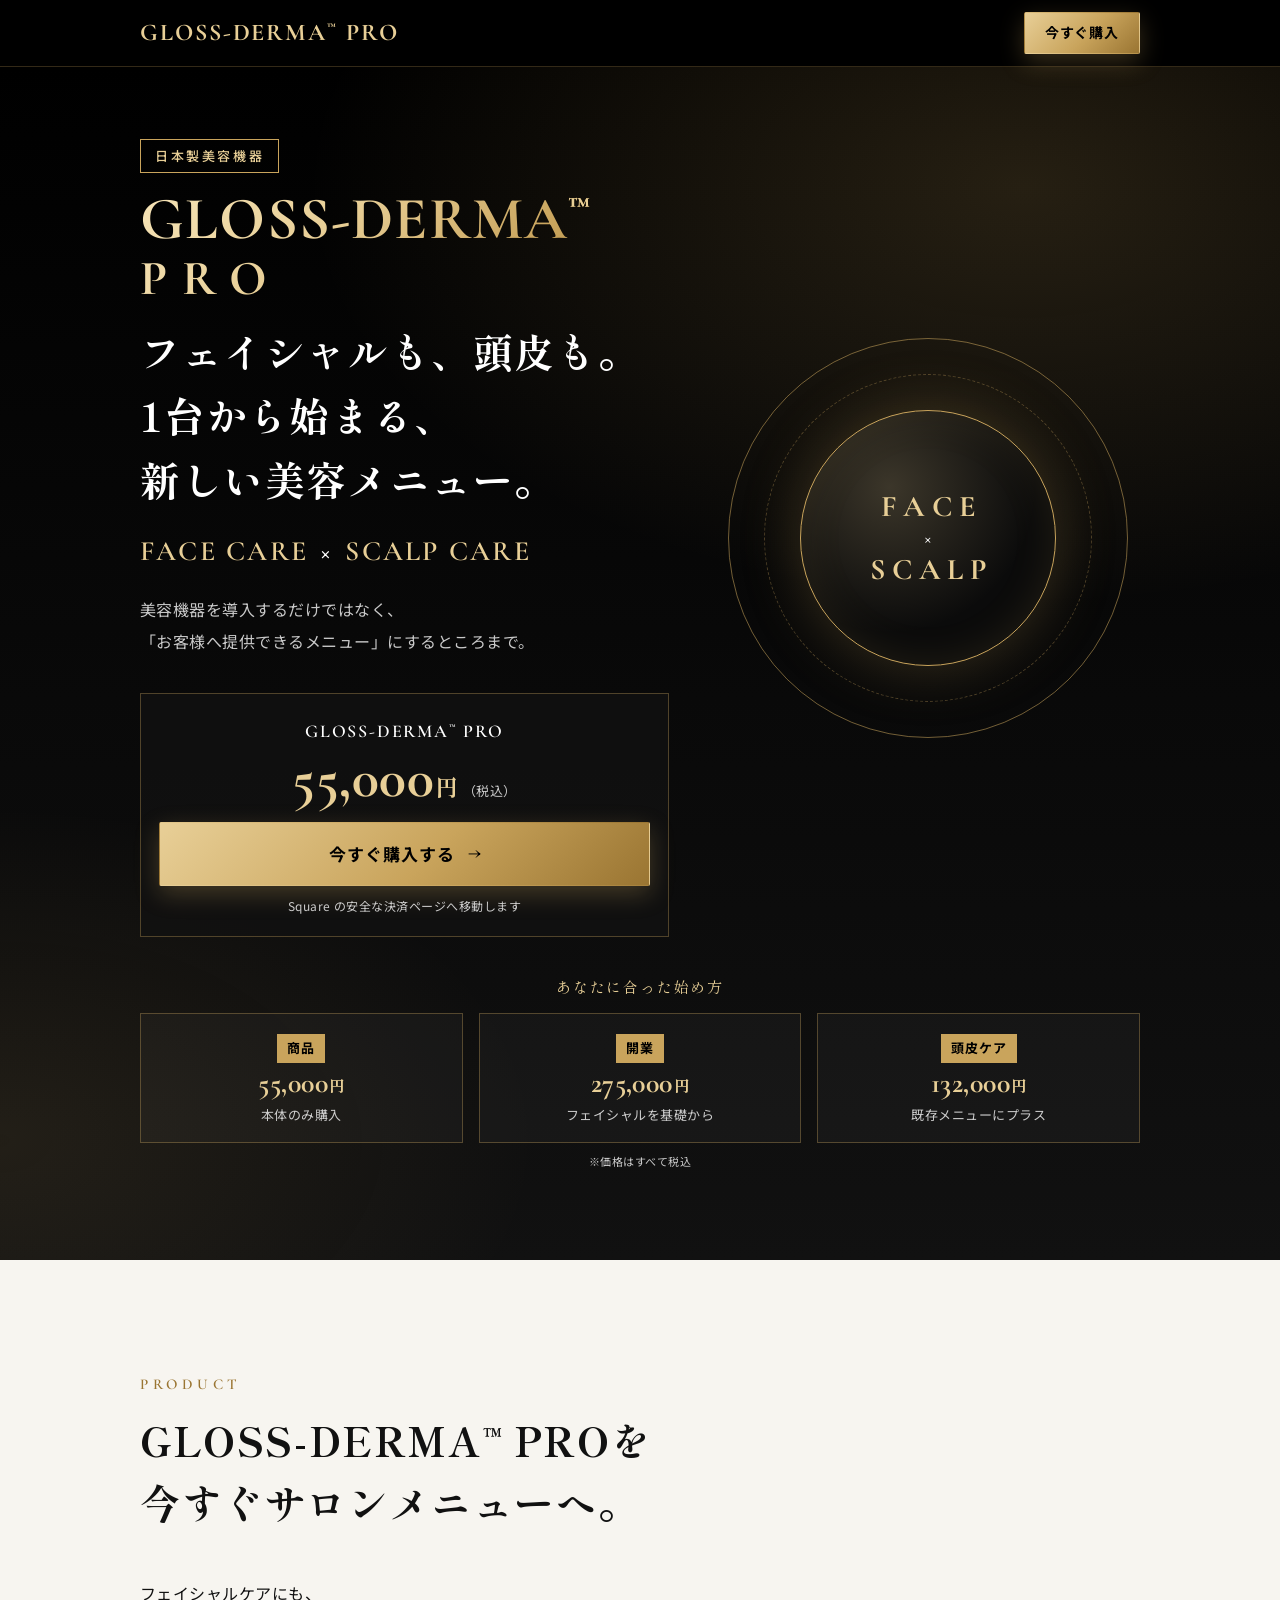
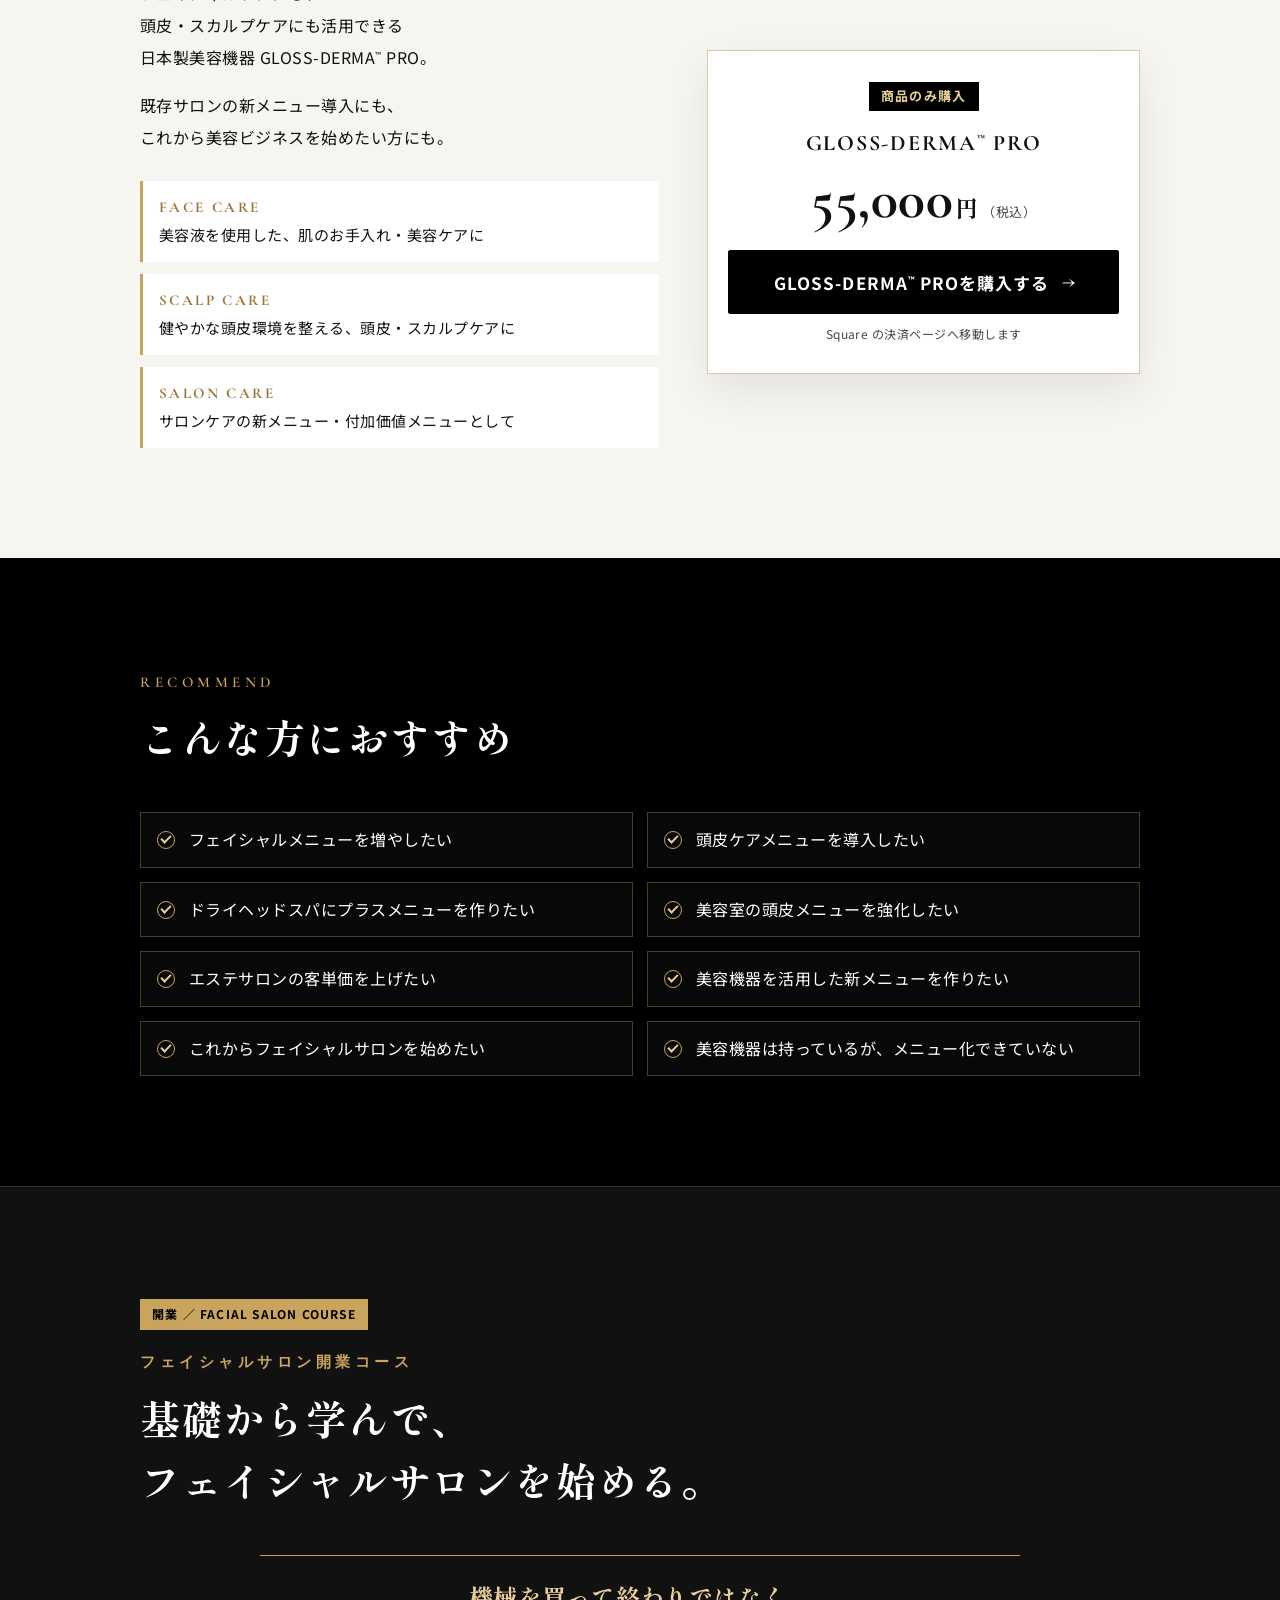
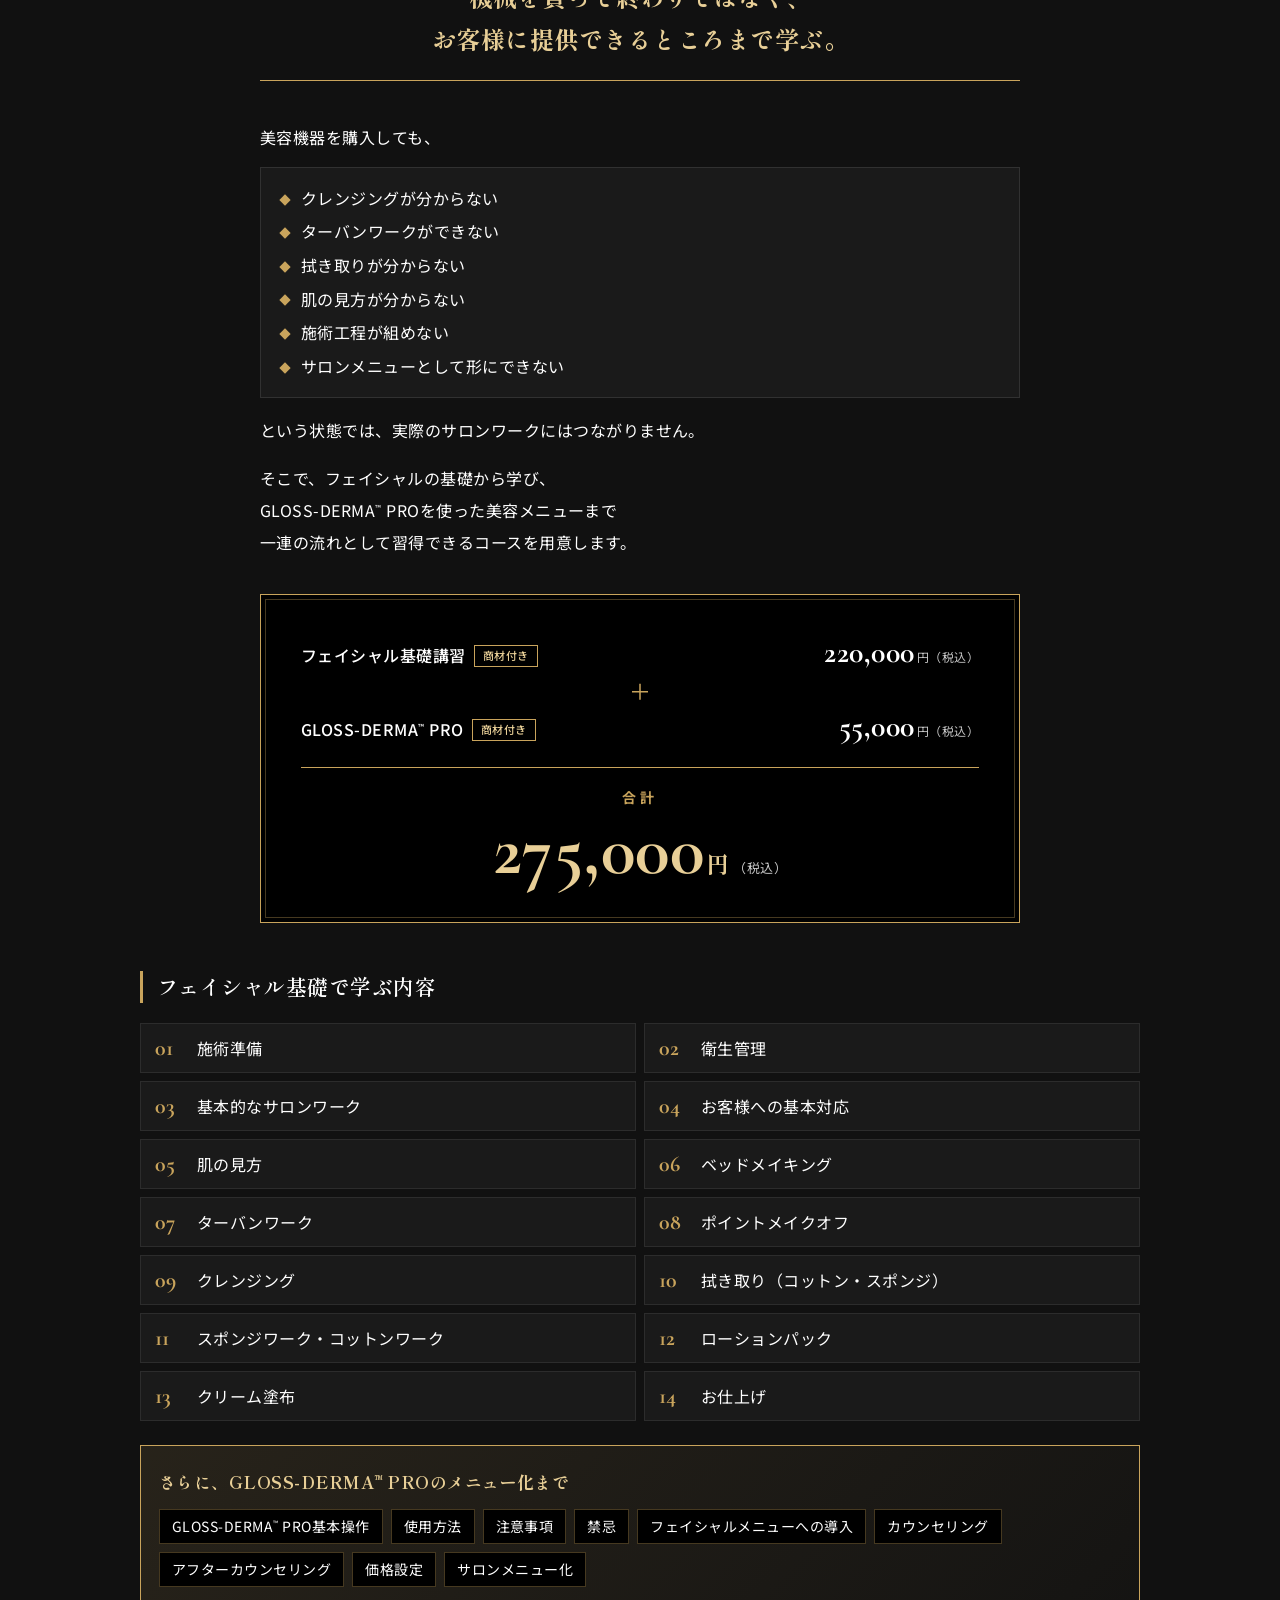
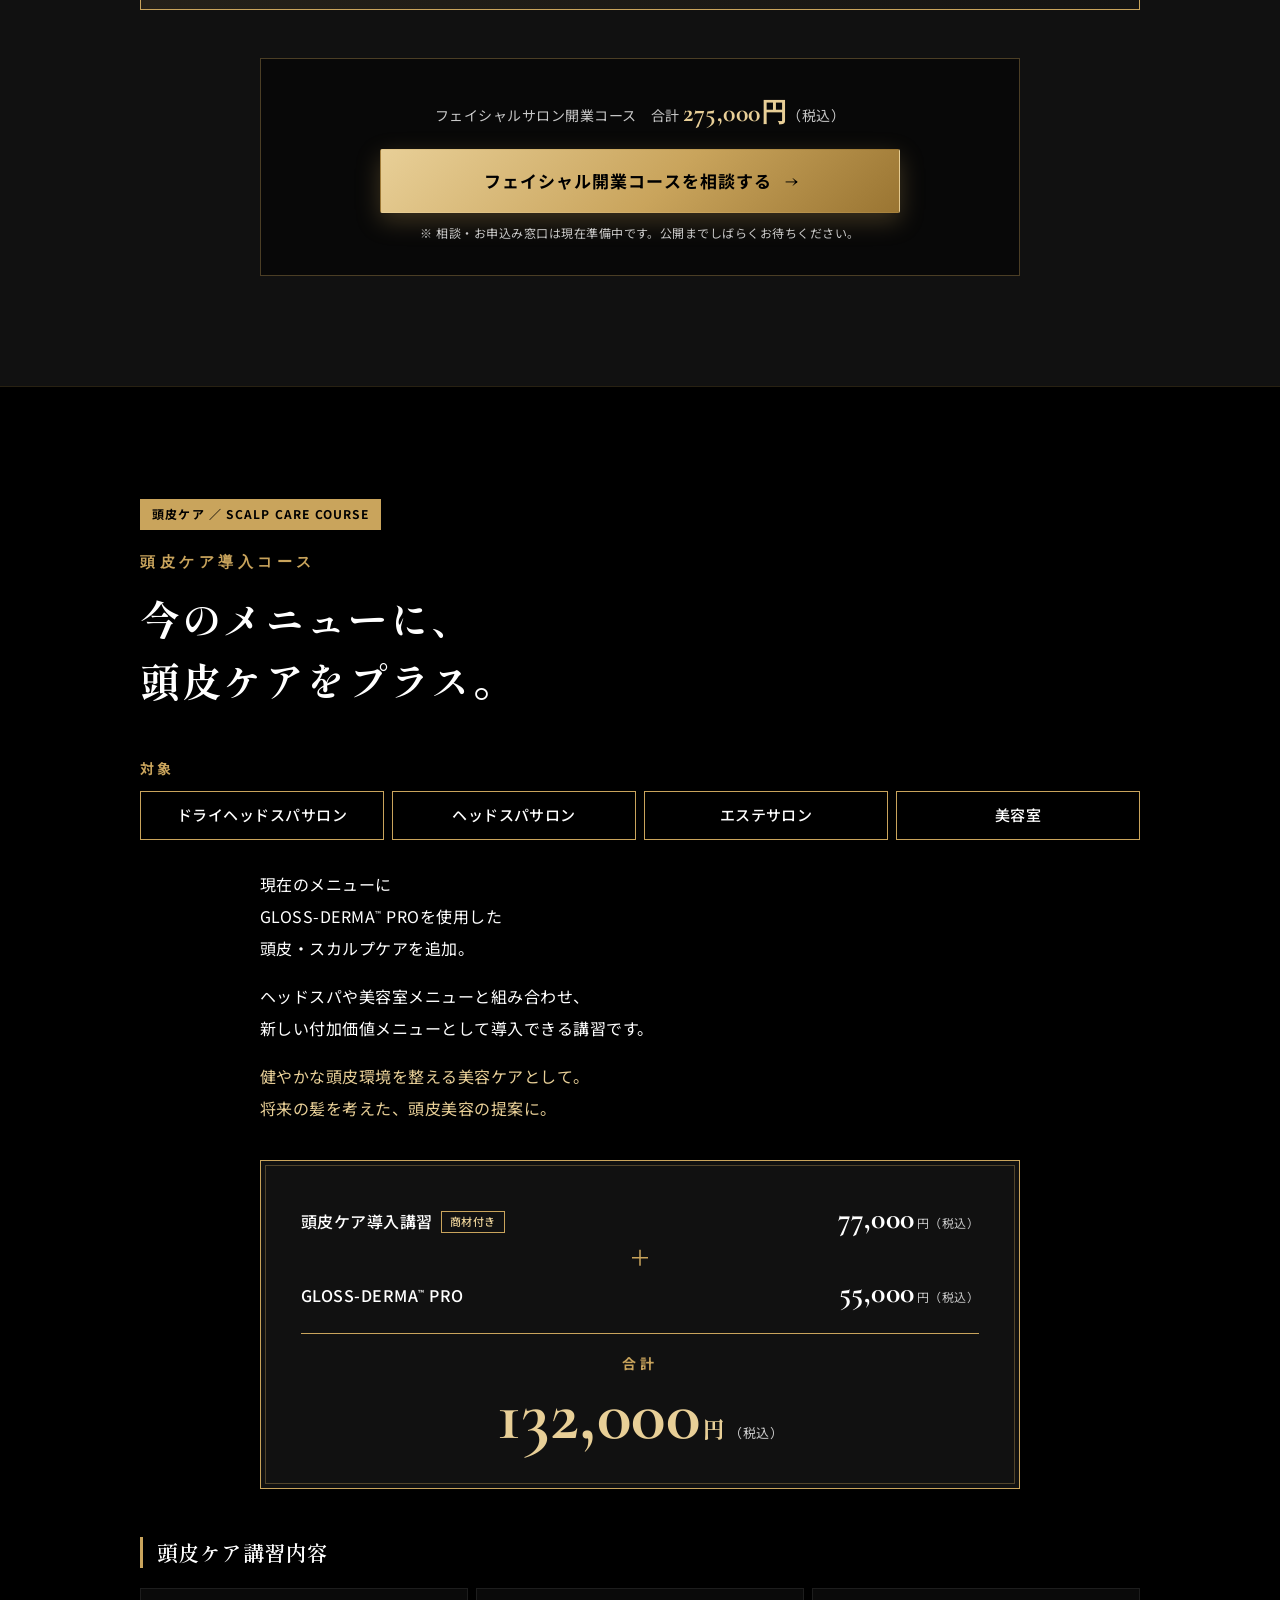
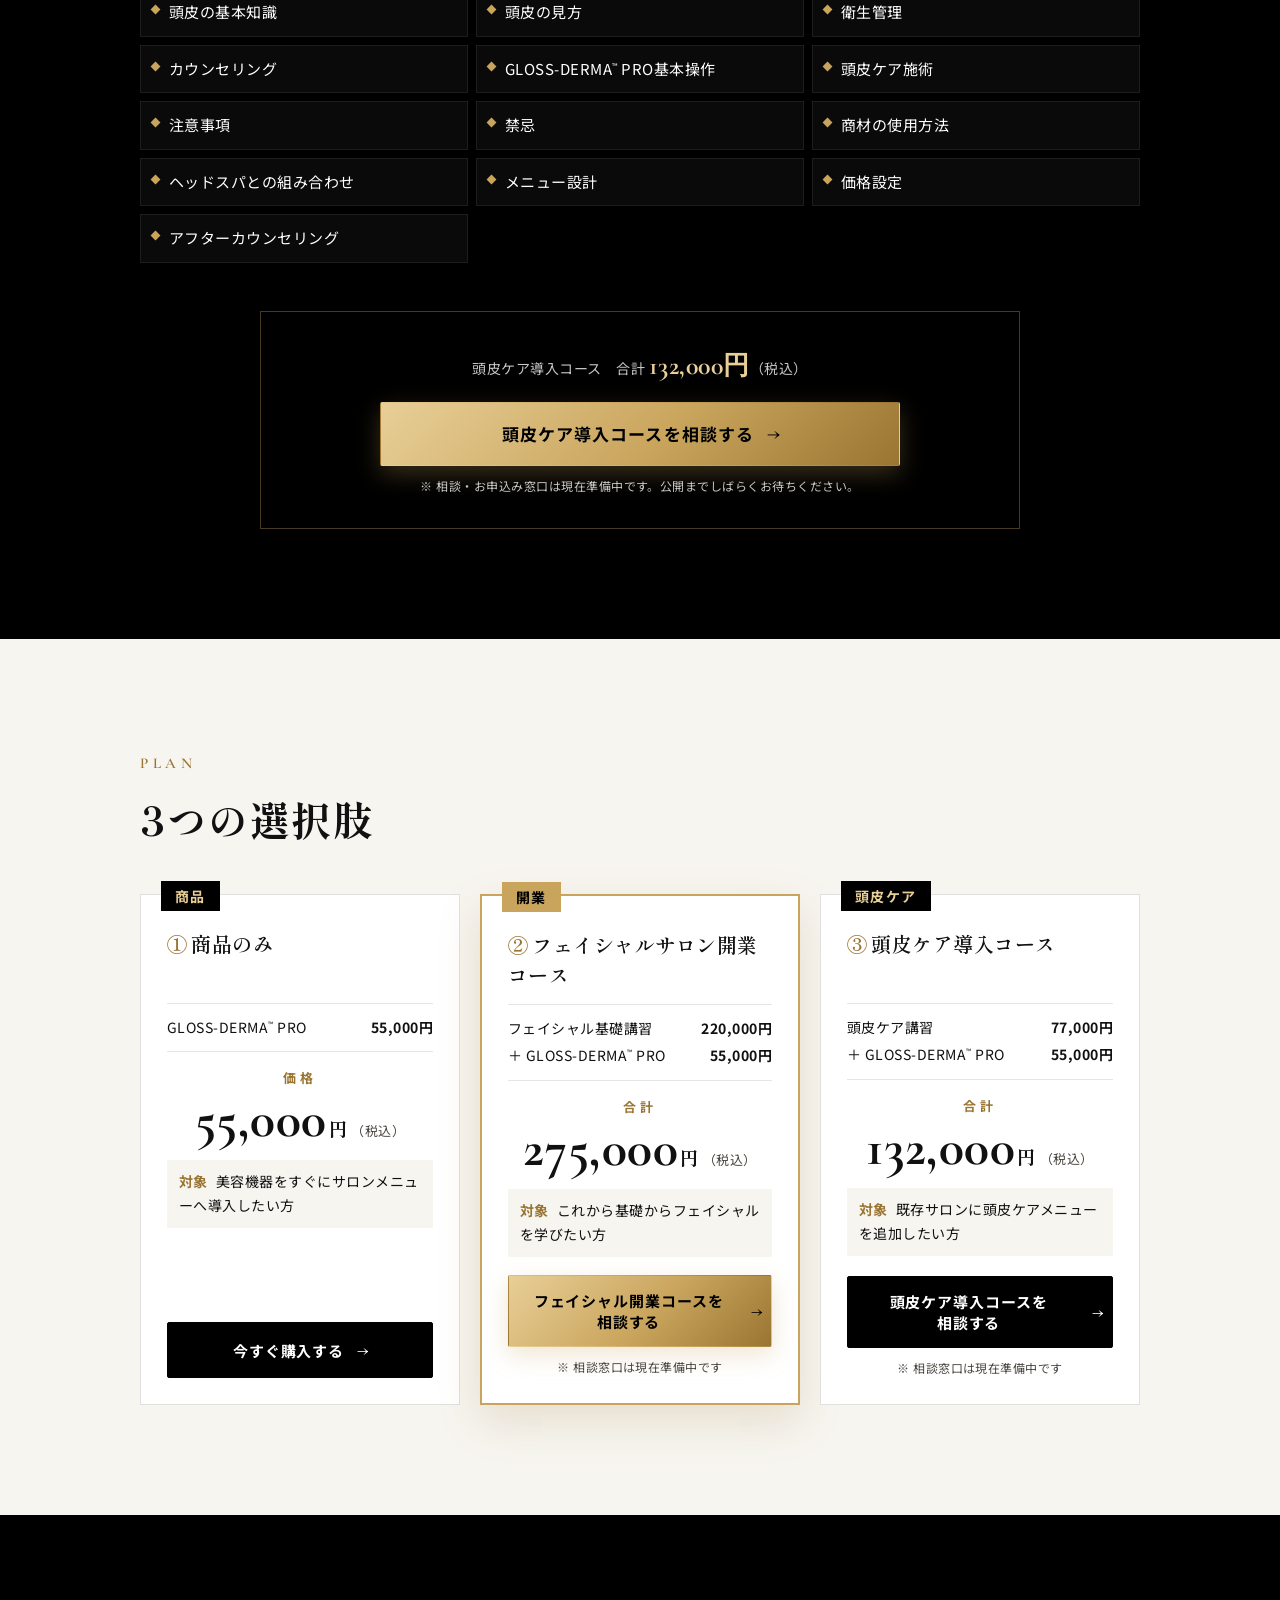
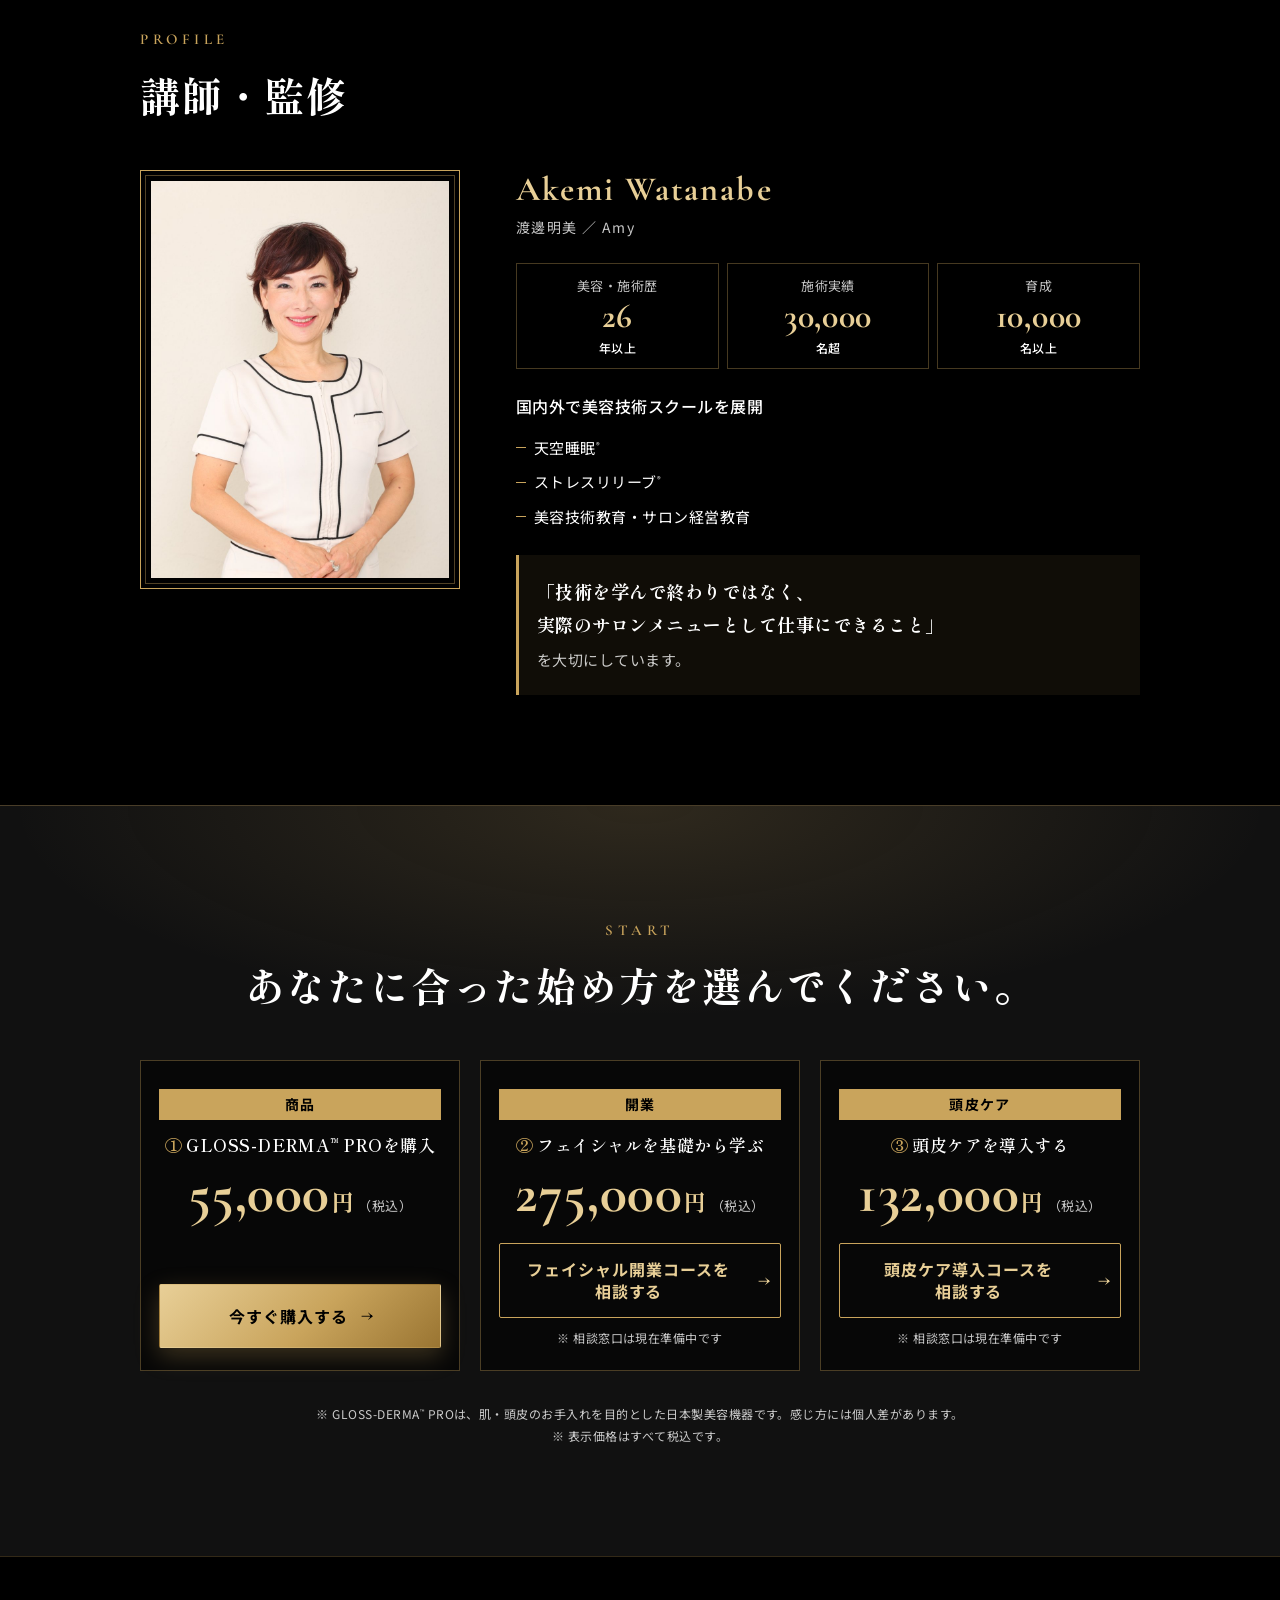
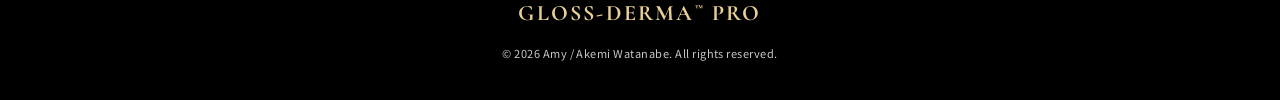
==== gloss-derma-pro/index.html @ 68c964be "GLOSS-DERMA™ PRO 専用LPを新規作成（gloss-derma-pro/ を追加） - 3導線：本体購入（Square直リンク）／フェイシャルサロン開業コース／頭皮ケア導入コース - 黒" ====
<!DOCTYPE html>
<html lang="ja">
<head>
<meta charset="UTF-8">
<meta name="viewport" content="width=device-width, initial-scale=1.0, viewport-fit=cover">
<title>GLOSS-DERMA™ PRO | フェイシャルも、頭皮も。1台から始まる、新しい美容メニュー</title>
<meta name="description" content="日本製美容機器 GLOSS-DERMA™ PRO（55,000円・税込）。フェイシャルケアにも頭皮・スカルプケアにも。サロンの新メニュー導入から、これから美容サロンを始めたい方のためのフェイシャルサロン開業コース・頭皮ケア導入講習まで。">
<meta name="robots" content="index,follow">
<meta name="theme-color" content="#000000">

<!-- OGP -->
<meta property="og:type" content="website">
<meta property="og:site_name" content="GLOSS-DERMA™ PRO">
<meta property="og:title" content="GLOSS-DERMA™ PRO | フェイシャルも、頭皮も。1台から始まる、新しい美容メニュー">
<meta property="og:description" content="FACE CARE × SCALP CARE。美容機器を導入するだけではなく、「お客様へ提供できるメニュー」にするところまで。">
<meta property="og:locale" content="ja_JP">
<meta name="twitter:card" content="summary">

<link rel="icon" href="favicon.svg" type="image/svg+xml">

<link rel="preconnect" href="https://fonts.googleapis.com">
<link rel="preconnect" href="https://fonts.gstatic.com" crossorigin>
<link href="https://fonts.googleapis.com/css2?family=Cormorant+Garamond:wght@500;600;700&family=Shippori+Mincho:wght@500;600;700&family=Noto+Sans+JP:wght@300;400;500;700&display=swap" rel="stylesheet">

<link rel="stylesheet" href="css/style.css">
</head>
<body>

<a class="skip-link" href="#main">本文へスキップ</a>

<header class="site-header">
  <div class="site-header__inner">
    <a href="#top" class="logo" aria-label="GLOSS-DERMA PRO トップへ">GLOSS-DERMA<sup>™</sup> PRO</a>
    <a href="https://square.link/u/SeOvSrRY" class="btn btn--gold btn--sm js-buy" target="_blank" rel="noopener noreferrer"><span class="btn__label">今すぐ購入</span></a>
  </div>
</header>

<main id="main">

  <!-- ========== FIRST VIEW ========== -->
  <section class="hero" id="top">
    <div class="hero__bg" aria-hidden="true"></div>
    <div class="container hero__inner">
      <div class="hero__copy">
        <p class="eyebrow">日本製美容機器</p>
        <h1 class="hero__title">
          <span class="hero__brand">GLOSS-DERMA<sup>™</sup><span class="hero__brand-pro">PRO</span></span>
          <span class="hero__catch">フェイシャルも、頭皮も。<br>1台から始まる、<br>新しい美容メニュー。</span>
        </h1>
        <p class="hero__sub"><span class="nowrap">FACE CARE</span><span class="hero__x">×</span><span class="nowrap">SCALP CARE</span></p>
        <p class="hero__lead">美容機器を導入するだけではなく、<br>「お客様へ提供できるメニュー」<br class="sp-only">にするところまで。</p>
      </div>

      <div class="hero__visual" aria-hidden="true">
        <div class="emblem">
          <span class="emblem__ring emblem__ring--1"></span>
          <span class="emblem__ring emblem__ring--2"></span>
          <span class="emblem__ring emblem__ring--3"></span>
          <span class="emblem__core">
            <span class="emblem__label">FACE</span>
            <span class="emblem__x">×</span>
            <span class="emblem__label">SCALP</span>
          </span>
        </div>
      </div>

      <div class="hero__offer">
        <div class="price-box">
          <p class="price-box__name">GLOSS-DERMA<sup>™</sup> PRO</p>
          <p class="price"><span class="price__num">55,000</span><span class="price__unit">円</span><span class="price__tax">（税込）</span></p>
        </div>
        <a href="https://square.link/u/SeOvSrRY" class="btn btn--gold btn--lg btn--block js-buy" target="_blank" rel="noopener noreferrer"><span class="btn__label">今すぐ購入する</span><span class="btn__arrow" aria-hidden="true">→</span></a>
        <p class="note-sm">Square の安全な決済ページへ移動します</p>
      </div>

      <nav class="choice-nav" aria-label="3つの始め方">
        <p class="choice-nav__title">あなたに合った始め方</p>
        <ul class="choice-nav__list">
          <li><a href="#product" class="choice-nav__item"><span class="choice-nav__tag">商品</span><span class="choice-nav__price">55,000<small>円</small></span><span class="choice-nav__desc">本体のみ購入</span></a></li>
          <li><a href="#facial" class="choice-nav__item"><span class="choice-nav__tag">開業</span><span class="choice-nav__price">275,000<small>円</small></span><span class="choice-nav__desc">フェイシャルを基礎から</span></a></li>
          <li><a href="#scalp" class="choice-nav__item"><span class="choice-nav__tag">頭皮ケア</span><span class="choice-nav__price">132,000<small>円</small></span><span class="choice-nav__desc">既存メニューにプラス</span></a></li>
        </ul>
        <p class="choice-nav__tax">※価格はすべて税込</p>
      </nav>
    </div>
  </section>

  <!-- ========== PRODUCT ========== -->
  <section class="section section--light" id="product">
    <div class="container">
      <p class="section-label">PRODUCT</p>
      <h2 class="section-title">GLOSS-DERMA<sup>™</sup> PROを<br>今すぐサロンメニューへ。</h2>
      <div class="product">
        <div class="product__text">
          <p>フェイシャルケアにも、<br>頭皮・スカルプケアにも活用できる<br>日本製美容機器 GLOSS-DERMA<sup>™</sup> PRO。</p>
          <p>既存サロンの新メニュー導入にも、<br>これから美容ビジネスを始めたい方にも。</p>
          <ul class="feature-list">
            <li><span class="feature-list__en">FACE CARE</span><span>美容液を使用した、肌のお手入れ・美容ケアに</span></li>
            <li><span class="feature-list__en">SCALP CARE</span><span>健やかな頭皮環境を整える、頭皮・スカルプケアに</span></li>
            <li><span class="feature-list__en">SALON CARE</span><span>サロンケアの新メニュー・付加価値メニューとして</span></li>
          </ul>
        </div>
        <div class="buy-card">
          <p class="buy-card__label">商品のみ購入</p>
          <p class="buy-card__name">GLOSS-DERMA<sup>™</sup> PRO</p>
          <p class="price price--dark"><span class="price__num">55,000</span><span class="price__unit">円</span><span class="price__tax">（税込）</span></p>
          <a href="https://square.link/u/SeOvSrRY" class="btn btn--black btn--lg btn--block js-buy" target="_blank" rel="noopener noreferrer"><span class="btn__label">GLOSS-DERMA<sup>™</sup> PROを<wbr>購入する</span><span class="btn__arrow" aria-hidden="true">→</span></a>
          <p class="note-sm note-sm--dark">Square の決済ページへ移動します</p>
        </div>
      </div>
    </div>
  </section>

  <!-- ========== RECOMMEND ========== -->
  <section class="section" id="recommend">
    <div class="container">
      <p class="section-label">RECOMMEND</p>
      <h2 class="section-title">こんな方におすすめ</h2>
      <ul class="check-list">
        <li>フェイシャルメニューを増やしたい</li>
        <li>頭皮ケアメニューを導入したい</li>
        <li>ドライヘッドスパにプラスメニューを作りたい</li>
        <li>美容室の頭皮メニューを強化したい</li>
        <li>エステサロンの客単価を上げたい</li>
        <li>美容機器を活用した新メニューを作りたい</li>
        <li>これからフェイシャルサロンを始めたい</li>
        <li>美容機器は持っているが、メニュー化できていない</li>
      </ul>
    </div>
  </section>

  <!-- ========== FACIAL COURSE ========== -->
  <section class="section section--course" id="facial">
    <div class="container">
      <p class="course-tag">開業 ／ FACIAL SALON COURSE</p>
      <p class="section-label">フェイシャルサロン開業コース</p>
      <h2 class="section-title">基礎から学んで、<br>フェイシャルサロンを始める。</h2>
      <p class="emphasis">機械を買って終わりではなく、<br>お客様に提供できるところまで学ぶ。</p>

      <div class="course-body">
        <p>美容機器を購入しても、</p>
        <ul class="problem-list">
          <li>クレンジングが分からない</li>
          <li>ターバンワークができない</li>
          <li>拭き取りが分からない</li>
          <li>肌の見方が分からない</li>
          <li>施術工程が組めない</li>
          <li>サロンメニューとして形にできない</li>
        </ul>
        <p>という状態では、実際のサロンワークにはつながりません。</p>
        <p>そこで、フェイシャルの基礎から学び、<br>GLOSS-DERMA<sup>™</sup> PROを使った美容メニューまで<br>一連の流れとして習得できるコースを用意します。</p>
      </div>

      <div class="plan">
        <div class="plan__row">
          <p class="plan__name">フェイシャル基礎講習<span class="plan__badge">商材付き</span></p>
          <p class="plan__price">220,000<small>円（税込）</small></p>
        </div>
        <p class="plan__plus" aria-hidden="true">＋</p>
        <div class="plan__row">
          <p class="plan__name">GLOSS-DERMA<sup>™</sup> PRO<span class="plan__badge">商材付き</span></p>
          <p class="plan__price">55,000<small>円（税込）</small></p>
        </div>
        <div class="plan__total">
          <p class="plan__total-label">合計</p>
          <p class="price"><span class="price__num">275,000</span><span class="price__unit">円</span><span class="price__tax">（税込）</span></p>
        </div>
      </div>

      <h3 class="sub-title">フェイシャル基礎で学ぶ内容</h3>
      <ol class="step-list">
        <li><span class="step-list__num">01</span>施術準備</li>
        <li><span class="step-list__num">02</span>衛生管理</li>
        <li><span class="step-list__num">03</span>基本的なサロンワーク</li>
        <li><span class="step-list__num">04</span>お客様への基本対応</li>
        <li><span class="step-list__num">05</span>肌の見方</li>
        <li><span class="step-list__num">06</span>ベッドメイキング</li>
        <li><span class="step-list__num">07</span>ターバンワーク</li>
        <li><span class="step-list__num">08</span>ポイントメイクオフ</li>
        <li><span class="step-list__num">09</span>クレンジング</li>
        <li><span class="step-list__num">10</span>拭き取り（コットン・スポンジ）</li>
        <li><span class="step-list__num">11</span>スポンジワーク・コットンワーク</li>
        <li><span class="step-list__num">12</span>ローションパック</li>
        <li><span class="step-list__num">13</span>クリーム塗布</li>
        <li><span class="step-list__num">14</span>お仕上げ</li>
      </ol>

      <div class="plus-box">
        <p class="plus-box__title">さらに、GLOSS-DERMA<sup>™</sup> PROのメニュー化まで</p>
        <ul class="tag-list">
          <li>GLOSS-DERMA<sup>™</sup> PRO基本操作</li>
          <li>使用方法</li>
          <li>注意事項</li>
          <li>禁忌</li>
          <li>フェイシャルメニューへの導入</li>
          <li>カウンセリング</li>
          <li>アフターカウンセリング</li>
          <li>価格設定</li>
          <li>サロンメニュー化</li>
        </ul>
      </div>

      <div class="cta-block">
        <p class="cta-block__lead">フェイシャルサロン開業コース　合計 <strong>275,000円</strong>（税込）</p>
        <a href="#start" class="btn btn--gold btn--lg btn--block js-course" data-course="facial"><span class="btn__label">フェイシャル開業コースを<wbr>相談する</span><span class="btn__arrow" aria-hidden="true">→</span></a>
        <p class="note-sm js-course-note" data-course="facial">※ 相談・お申込み窓口は現在準備中です。公開までしばらくお待ちください。</p>
      </div>
    </div>
  </section>

  <!-- ========== SCALP COURSE ========== -->
  <section class="section section--course section--course-alt" id="scalp">
    <div class="container">
      <p class="course-tag">頭皮ケア ／ SCALP CARE COURSE</p>
      <p class="section-label">頭皮ケア導入コース</p>
      <h2 class="section-title">今のメニューに、<br>頭皮ケアをプラス。</h2>

      <div class="target">
        <p class="target__title">対象</p>
        <ul class="target__list">
          <li>ドライヘッドスパサロン</li>
          <li>ヘッドスパサロン</li>
          <li>エステサロン</li>
          <li>美容室</li>
        </ul>
      </div>

      <div class="course-body">
        <p>現在のメニューに<br>GLOSS-DERMA<sup>™</sup> PROを使用した<br>頭皮・スカルプケアを追加。</p>
        <p>ヘッドスパや美容室メニューと組み合わせ、<br>新しい付加価値メニューとして導入できる講習です。</p>
        <p class="course-body__soft">健やかな頭皮環境を整える美容ケアとして。<br>将来の髪を考えた、頭皮美容の提案に。</p>
      </div>

      <div class="plan">
        <div class="plan__row">
          <p class="plan__name">頭皮ケア導入講習<span class="plan__badge">商材付き</span></p>
          <p class="plan__price">77,000<small>円（税込）</small></p>
        </div>
        <p class="plan__plus" aria-hidden="true">＋</p>
        <div class="plan__row">
          <p class="plan__name">GLOSS-DERMA<sup>™</sup> PRO</p>
          <p class="plan__price">55,000<small>円（税込）</small></p>
        </div>
        <div class="plan__total">
          <p class="plan__total-label">合計</p>
          <p class="price"><span class="price__num">132,000</span><span class="price__unit">円</span><span class="price__tax">（税込）</span></p>
        </div>
      </div>

      <h3 class="sub-title">頭皮ケア講習内容</h3>
      <ul class="grid-list">
        <li>頭皮の基本知識</li>
        <li>頭皮の見方</li>
        <li>衛生管理</li>
        <li>カウンセリング</li>
        <li>GLOSS-DERMA<sup>™</sup> PRO基本操作</li>
        <li>頭皮ケア施術</li>
        <li>注意事項</li>
        <li>禁忌</li>
        <li>商材の使用方法</li>
        <li>ヘッドスパとの組み合わせ</li>
        <li>メニュー設計</li>
        <li>価格設定</li>
        <li>アフターカウンセリング</li>
      </ul>

      <div class="cta-block">
        <p class="cta-block__lead">頭皮ケア導入コース　合計 <strong>132,000円</strong>（税込）</p>
        <a href="#start" class="btn btn--gold btn--lg btn--block js-course" data-course="scalp"><span class="btn__label">頭皮ケア導入コースを<wbr>相談する</span><span class="btn__arrow" aria-hidden="true">→</span></a>
        <p class="note-sm js-course-note" data-course="scalp">※ 相談・お申込み窓口は現在準備中です。公開までしばらくお待ちください。</p>
      </div>
    </div>
  </section>

  <!-- ========== COMPARE ========== -->
  <section class="section section--light" id="compare">
    <div class="container">
      <p class="section-label">PLAN</p>
      <h2 class="section-title">3つの選択肢</h2>
      <div class="plan-cards">
        <article class="plan-card">
          <p class="plan-card__tag">商品</p>
          <h3 class="plan-card__title"><span class="plan-card__no">①</span>商品のみ</h3>
          <ul class="plan-card__items">
            <li><span>GLOSS-DERMA<sup>™</sup> PRO</span><span>55,000円</span></li>
          </ul>
          <p class="plan-card__total">
            <span class="plan-card__total-label">価格</span>
            <span class="price price--dark"><span class="price__num">55,000</span><span class="price__unit">円</span><span class="price__tax">（税込）</span></span>
          </p>
          <p class="plan-card__for"><span>対象</span>美容機器をすぐにサロンメニューへ導入したい方</p>
          <a href="https://square.link/u/SeOvSrRY" class="btn btn--black btn--block js-buy" target="_blank" rel="noopener noreferrer"><span class="btn__label">今すぐ購入する</span><span class="btn__arrow" aria-hidden="true">→</span></a>
        </article>

        <article class="plan-card plan-card--featured">
          <p class="plan-card__tag">開業</p>
          <h3 class="plan-card__title"><span class="plan-card__no">②</span>フェイシャルサロン開業コース</h3>
          <ul class="plan-card__items">
            <li><span>フェイシャル基礎講習</span><span>220,000円</span></li>
            <li><span>＋ GLOSS-DERMA<sup>™</sup> PRO</span><span>55,000円</span></li>
          </ul>
          <p class="plan-card__total">
            <span class="plan-card__total-label">合計</span>
            <span class="price price--dark"><span class="price__num">275,000</span><span class="price__unit">円</span><span class="price__tax">（税込）</span></span>
          </p>
          <p class="plan-card__for"><span>対象</span>これから基礎からフェイシャルを学びたい方</p>
          <a href="#start" class="btn btn--gold btn--block js-course" data-course="facial"><span class="btn__label">フェイシャル開業コースを<wbr>相談する</span><span class="btn__arrow" aria-hidden="true">→</span></a>
          <p class="note-sm note-sm--dark js-course-note" data-course="facial">※ 相談窓口は現在準備中です</p>
        </article>

        <article class="plan-card">
          <p class="plan-card__tag">頭皮ケア</p>
          <h3 class="plan-card__title"><span class="plan-card__no">③</span>頭皮ケア導入コース</h3>
          <ul class="plan-card__items">
            <li><span>頭皮ケア講習</span><span>77,000円</span></li>
            <li><span>＋ GLOSS-DERMA<sup>™</sup> PRO</span><span>55,000円</span></li>
          </ul>
          <p class="plan-card__total">
            <span class="plan-card__total-label">合計</span>
            <span class="price price--dark"><span class="price__num">132,000</span><span class="price__unit">円</span><span class="price__tax">（税込）</span></span>
          </p>
          <p class="plan-card__for"><span>対象</span>既存サロンに頭皮ケアメニューを追加したい方</p>
          <a href="#start" class="btn btn--black btn--block js-course" data-course="scalp"><span class="btn__label">頭皮ケア導入コースを<wbr>相談する</span><span class="btn__arrow" aria-hidden="true">→</span></a>
          <p class="note-sm note-sm--dark js-course-note" data-course="scalp">※ 相談窓口は現在準備中です</p>
        </article>
      </div>
    </div>
  </section>

  <!-- ========== PROFILE ========== -->
  <section class="section" id="profile">
    <div class="container">
      <p class="section-label">PROFILE</p>
      <h2 class="section-title">講師・監修</h2>
      <div class="profile">
        <figure class="profile__photo">
          <img src="images/amy-profile.jpg" alt="Akemi Watanabe（Amy）" width="900" height="1350" loading="lazy">
        </figure>
        <div class="profile__body">
          <p class="profile__name">Akemi Watanabe</p>
          <p class="profile__name-ja">渡邊明美 ／ Amy</p>
          <ul class="stats">
            <li><span class="stats__label">美容・施術歴</span><span class="stats__num">26<small>年以上</small></span></li>
            <li><span class="stats__label">施術実績</span><span class="stats__num">30,000<small>名超</small></span></li>
            <li><span class="stats__label">育成</span><span class="stats__num">10,000<small>名以上</small></span></li>
          </ul>
          <p class="profile__text">国内外で美容技術スクールを展開</p>
          <ul class="brand-list">
            <li>天空睡眠<sup>®</sup></li>
            <li>ストレスリリーブ<sup>®</sup></li>
            <li>美容技術教育・サロン経営教育</li>
          </ul>
          <blockquote class="profile__quote">
            <p>「技術を学んで終わりではなく、<br>実際のサロンメニューとして<br class="sp-only">仕事にできること」</p>
            <footer>を大切にしています。</footer>
          </blockquote>
        </div>
      </div>
    </div>
  </section>

  <!-- ========== FINAL CTA ========== -->
  <section class="section section--final" id="start">
    <div class="container">
      <p class="section-label">START</p>
      <h2 class="section-title">あなたに合った始め方を<br class="sp-only">選んでください。</h2>
      <div class="final-cards">
        <div class="final-card">
          <p class="final-card__tag">商品</p>
          <h3 class="final-card__title"><span>①</span>GLOSS-DERMA<sup>™</sup> PROを<wbr>購入</h3>
          <p class="price"><span class="price__num">55,000</span><span class="price__unit">円</span><span class="price__tax">（税込）</span></p>
          <a href="https://square.link/u/SeOvSrRY" class="btn btn--gold btn--lg btn--block js-buy" target="_blank" rel="noopener noreferrer"><span class="btn__label">今すぐ購入する</span><span class="btn__arrow" aria-hidden="true">→</span></a>
        </div>
        <div class="final-card">
          <p class="final-card__tag">開業</p>
          <h3 class="final-card__title"><span>②</span>フェイシャルを基礎から学ぶ</h3>
          <p class="price"><span class="price__num">275,000</span><span class="price__unit">円</span><span class="price__tax">（税込）</span></p>
          <a href="#facial" class="btn btn--outline btn--lg btn--block js-course" data-course="facial"><span class="btn__label">フェイシャル開業コースを<wbr>相談する</span><span class="btn__arrow" aria-hidden="true">→</span></a>
          <p class="note-sm js-course-note" data-course="facial">※ 相談窓口は現在準備中です</p>
        </div>
        <div class="final-card">
          <p class="final-card__tag">頭皮ケア</p>
          <h3 class="final-card__title"><span>③</span>頭皮ケアを導入する</h3>
          <p class="price"><span class="price__num">132,000</span><span class="price__unit">円</span><span class="price__tax">（税込）</span></p>
          <a href="#scalp" class="btn btn--outline btn--lg btn--block js-course" data-course="scalp"><span class="btn__label">頭皮ケア導入コースを<wbr>相談する</span><span class="btn__arrow" aria-hidden="true">→</span></a>
          <p class="note-sm js-course-note" data-course="scalp">※ 相談窓口は現在準備中です</p>
        </div>
      </div>
      <p class="disclaimer">※ GLOSS-DERMA<sup>™</sup> PROは、肌・頭皮のお手入れを目的とした日本製美容機器です。感じ方には個人差があります。<br>※ 表示価格はすべて税込です。</p>
    </div>
  </section>

</main>

<footer class="site-footer">
  <div class="container">
    <p class="site-footer__logo">GLOSS-DERMA<sup>™</sup> PRO</p>
    <p class="site-footer__copy">&copy; <span id="js-year">2026</span> Amy / Akemi Watanabe. All rights reserved.</p>
  </div>
</footer>

<div class="sticky-bar" aria-hidden="false">
  <div class="sticky-bar__inner">
    <p class="sticky-bar__price"><span class="sticky-bar__name">GLOSS-DERMA<sup>™</sup> PRO</span><span class="sticky-bar__num">55,000<small>円（税込）</small></span></p>
    <a href="https://square.link/u/SeOvSrRY" class="btn btn--gold btn--sm js-buy" target="_blank" rel="noopener noreferrer"><span class="btn__label">今すぐ購入する</span></a>
  </div>
</div>

<script src="js/config.js"></script>
<script src="js/main.js"></script>
</body>
</html>
---- gloss-derma-pro/css/style.css ----
/* ==========================================================
   GLOSS-DERMA™ PRO LP
   Black × White × Gold / Mobile first
   ========================================================== */

:root {
  --black: #000000;
  --black-2: #111111;
  --black-3: #1a1a1a;
  --white: #ffffff;
  --off-white: #f7f5f0;
  --gold: #c9a45c;
  --gold-light: #e8cf97;
  --gold-deep: #9a7532;
  --line: rgba(201, 164, 92, 0.35);
  --text-soft: rgba(255, 255, 255, 0.78);
  --ink: #111111;
  --ink-soft: #4a4640;

  --font-en: 'Cormorant Garamond', 'Times New Roman', serif;
  --font-serif: 'Shippori Mincho', 'Noto Serif JP', serif;
  --font-sans: 'Noto Sans JP', 'Hiragino Sans', 'Yu Gothic', sans-serif;

  --max: 1080px;
  --pad-x: 20px;
  --pad-y: 72px;
}

*,
*::before,
*::after { box-sizing: border-box; }

html {
  -webkit-text-size-adjust: 100%;
  scroll-behavior: smooth;
  scroll-padding-top: 64px;
}

body {
  margin: 0;
  font-family: var(--font-sans);
  font-size: 16px;
  font-weight: 400;
  line-height: 1.9;
  letter-spacing: 0.03em;
  color: var(--white);
  background: var(--black);
  -webkit-font-smoothing: antialiased;
  overflow-x: hidden;
  padding-bottom: 76px; /* sticky bar */
}

img { max-width: 100%; height: auto; display: block; }
p { margin: 0; }
ul, ol { margin: 0; padding: 0; list-style: none; }
h1, h2, h3 { margin: 0; font-weight: 600; }
sup { font-size: 0.5em; vertical-align: super; line-height: 0; }
a { color: inherit; }

.sp-only { display: inline; }

.container {
  width: 100%;
  max-width: var(--max);
  margin: 0 auto;
  padding: 0 var(--pad-x);
}

.skip-link {
  position: absolute;
  left: -9999px;
  top: 8px;
  z-index: 100;
  padding: 8px 16px;
  background: var(--gold);
  color: var(--black);
  font-weight: 700;
}
.skip-link:focus { left: 8px; }

:focus-visible { outline: 2px solid var(--gold-light); outline-offset: 3px; }

/* ---------- Buttons ---------- */
.btn {
  display: inline-flex;
  align-items: center;
  justify-content: center;
  gap: 10px;
  min-height: 56px;
  padding: 14px 24px;
  border: 1px solid transparent;
  border-radius: 2px;
  font-family: var(--font-sans);
  font-size: 16px;
  font-weight: 700;
  line-height: 1.4;
  letter-spacing: 0.06em;
  text-align: center;
  text-decoration: none;
  cursor: pointer;
  transition: transform .2s ease, box-shadow .2s ease, background .2s ease, color .2s ease;
  max-width: 100%;
}
.btn:hover { transform: translateY(-1px); }
.btn__label { min-width: 0; word-break: keep-all; overflow-wrap: anywhere; }
.nowrap { white-space: nowrap; }
.btn__arrow { font-family: var(--font-en); font-size: 1.2em; line-height: 1; transition: transform .2s ease; }
.btn:hover .btn__label { min-width: 0; word-break: keep-all; overflow-wrap: anywhere; }
.nowrap { white-space: nowrap; }
.btn__arrow { transform: translateX(3px); }

.btn--gold {
  color: var(--black);
  background: linear-gradient(135deg, var(--gold-light) 0%, var(--gold) 55%, var(--gold-deep) 100%);
  box-shadow: 0 8px 24px rgba(201, 164, 92, 0.28);
}
.btn--gold:hover { box-shadow: 0 10px 30px rgba(201, 164, 92, 0.45); }

.btn--black {
  color: var(--white);
  background: var(--black);
  border-color: var(--black);
}
.btn--black:hover { background: var(--black-3); }

.btn--outline {
  color: var(--gold-light);
  background: transparent;
  border-color: var(--gold);
}
.btn--outline:hover { background: rgba(201, 164, 92, 0.12); }

.btn--sm { min-height: 40px; padding: 8px 14px; font-size: 13px; white-space: nowrap; }
.btn--lg { min-height: 64px; font-size: 17px; }
.btn--block { display: flex; width: 100%; }

.note-sm {
  margin-top: 10px;
  font-size: 12px;
  line-height: 1.7;
  color: var(--text-soft);
  text-align: center;
}
.note-sm--dark { color: var(--ink-soft); }
.note-sm[hidden] { display: none; }

/* ---------- Price ---------- */
.price {
  display: flex;
  align-items: baseline;
  justify-content: center;
  flex-wrap: wrap;
  gap: 0 2px;
  color: var(--gold-light);
  line-height: 1.1;
}
.price__num {
  font-family: var(--font-en);
  font-size: 56px;
  font-weight: 700;
  letter-spacing: 0.01em;
}
.price__unit { font-family: var(--font-serif); font-size: 22px; font-weight: 700; }
.price__tax { font-size: 13px; color: var(--text-soft); margin-left: 2px; }
.price--dark { color: var(--ink); }
.price--dark .price__tax { color: var(--ink-soft); }

/* ---------- Header ---------- */
.site-header {
  position: sticky;
  top: 0;
  z-index: 50;
  background: rgba(0, 0, 0, 0.88);
  -webkit-backdrop-filter: blur(8px);
  backdrop-filter: blur(8px);
  border-bottom: 1px solid rgba(201, 164, 92, 0.25);
}
.site-header__inner {
  max-width: var(--max);
  margin: 0 auto;
  padding: 10px var(--pad-x);
  display: flex;
  align-items: center;
  justify-content: space-between;
  gap: 12px;
}
.logo {
  font-family: var(--font-en);
  font-size: 20px;
  font-weight: 700;
  letter-spacing: 0.08em;
  color: var(--gold-light);
  text-decoration: none;
  white-space: nowrap;
}

/* ---------- Hero ---------- */
.hero {
  position: relative;
  overflow: hidden;
  padding: 28px 0 48px;
  background: var(--black);
}
.hero__bg {
  position: absolute;
  inset: 0;
  background:
    radial-gradient(ellipse 80% 50% at 80% 10%, rgba(201, 164, 92, 0.18), transparent 70%),
    radial-gradient(ellipse 60% 40% at 0% 90%, rgba(201, 164, 92, 0.10), transparent 70%),
    linear-gradient(180deg, #000 0%, #111 100%);
}
.hero__inner {
  position: relative;
  display: grid;
  grid-template-columns: minmax(0, 1fr);
  gap: 32px;
}
.eyebrow {
  display: inline-block;
  padding: 4px 14px;
  border: 1px solid var(--gold);
  font-size: 13px;
  font-weight: 500;
  letter-spacing: 0.2em;
  color: var(--gold-light);
}
.hero__title { margin-top: 14px; }
.hero__brand {
  display: block;
  font-family: var(--font-en);
  font-size: clamp(32px, 10.2vw, 46px);
  font-weight: 700;
  line-height: 1.08;
  letter-spacing: 0.02em;
  white-space: nowrap;
  background: linear-gradient(135deg, #f6e4b8 0%, var(--gold-light) 35%, var(--gold) 70%, var(--gold-deep) 100%);
  -webkit-background-clip: text;
  background-clip: text;
  color: transparent;
}
.hero__brand-pro {
  display: block;
  font-size: 0.82em;
  letter-spacing: 0.3em;
}
.hero__brand sup { color: var(--gold-light); -webkit-text-fill-color: var(--gold-light); }
.hero__catch {
  display: block;
  margin-top: 14px;
  font-family: var(--font-serif);
  font-size: clamp(24px, 6.6vw, 40px);
  font-weight: 700;
  line-height: 1.6;
  letter-spacing: 0.04em;
  color: var(--white);
}
.hero__sub {
  display: flex;
  flex-wrap: wrap;
  align-items: center;
  gap: 4px 12px;
  margin-top: 14px;
  font-family: var(--font-en);
  font-size: clamp(18px, 5vw, 28px);
  font-weight: 600;
  letter-spacing: 0.08em;
  color: var(--gold-light);
}
.hero__x { color: var(--white); font-weight: 500; }
.hero__lead {
  margin-top: 16px;
  font-size: 15px;
  line-height: 1.95;
  color: var(--text-soft);
}

/* Mobile order: copy → offer(CTA) → 3 choices → visual */
.hero__copy { order: 1; }
.hero__offer { order: 2; }
.choice-nav { order: 3; }
.hero__visual { order: 4; }

/* Emblem (CSS visual) */
.hero__visual { display: flex; justify-content: center; }
.emblem {
  position: relative;
  width: min(60vw, 240px);
  aspect-ratio: 1;
}
.emblem__ring {
  position: absolute;
  border-radius: 50%;
  border: 1px solid var(--line);
}
.emblem__ring--1 { inset: 0; border-color: rgba(201, 164, 92, 0.55); }
.emblem__ring--2 { inset: 9%; border-style: dashed; border-color: rgba(201, 164, 92, 0.35); }
.emblem__ring--3 {
  inset: 18%;
  border: 1px solid var(--gold);
  background: radial-gradient(circle at 35% 30%, rgba(232, 207, 151, 0.22), rgba(0, 0, 0, 0) 60%), #0b0b0b;
  box-shadow: 0 0 60px rgba(201, 164, 92, 0.25), inset 0 0 40px rgba(201, 164, 92, 0.12);
}
.emblem__core {
  position: absolute;
  inset: 18%;
  display: flex;
  flex-direction: column;
  align-items: center;
  justify-content: center;
  font-family: var(--font-en);
  color: var(--gold-light);
  line-height: 1.1;
}
.emblem__label { font-size: clamp(22px, 6.4vw, 30px); font-weight: 700; letter-spacing: 0.24em; padding-left: 0.24em; }
.emblem__x { font-size: 20px; color: var(--white); margin: 4px 0; }

/* Offer */
.hero__offer {
  padding: 20px 18px;
  border: 1px solid var(--line);
  background: rgba(17, 17, 17, 0.85);
}
.price-box { text-align: center; margin-bottom: 12px; }
.price-box__name {
  font-family: var(--font-en);
  font-size: 18px;
  font-weight: 600;
  letter-spacing: 0.1em;
  color: var(--white);
}

/* Choice nav */
.choice-nav__title {
  text-align: center;
  font-family: var(--font-serif);
  font-size: 15px;
  color: var(--gold-light);
  letter-spacing: 0.12em;
  margin-bottom: 12px;
}
.choice-nav__list {
  display: grid;
  grid-template-columns: repeat(3, minmax(0, 1fr));
  gap: 8px;
}
.choice-nav__item {
  display: flex;
  flex-direction: column;
  align-items: center;
  gap: 4px;
  height: 100%;
  padding: 14px 4px 12px;
  border: 1px solid var(--line);
  background: rgba(255, 255, 255, 0.03);
  text-decoration: none;
  text-align: center;
  transition: border-color .2s ease, background .2s ease;
}
.choice-nav__item:hover { border-color: var(--gold); background: rgba(201, 164, 92, 0.08); }
.choice-nav__tag {
  display: inline-block;
  padding: 2px 10px;
  background: var(--gold);
  color: var(--black);
  font-size: 13px;
  font-weight: 700;
  letter-spacing: 0.08em;
  white-space: nowrap;
}
.choice-nav__price {
  font-family: var(--font-en);
  font-size: clamp(19px, 5.4vw, 28px);
  font-weight: 700;
  line-height: 1.2;
  color: var(--gold-light);
  white-space: nowrap;
}
.choice-nav__price small { font-family: var(--font-serif); font-size: 0.55em; margin-left: 1px; }
.choice-nav__desc { font-size: 11px; line-height: 1.5; color: var(--text-soft); }
.choice-nav__tax { margin-top: 8px; font-size: 11px; color: var(--text-soft); text-align: center; }

/* ---------- Sections ---------- */
.section { padding: var(--pad-y) 0; background: var(--black); }
.section--light { background: var(--off-white); color: var(--ink); }
.section--course { background: var(--black-2); border-top: 1px solid rgba(201, 164, 92, 0.2); }
.section--course-alt { background: var(--black); }
.section--final {
  background:
    radial-gradient(ellipse 70% 40% at 50% 0%, rgba(201, 164, 92, 0.16), transparent 70%),
    var(--black-2);
  border-top: 1px solid rgba(201, 164, 92, 0.3);
}

.section-label {
  font-family: var(--font-en);
  font-size: 15px;
  font-weight: 600;
  letter-spacing: 0.3em;
  color: var(--gold);
  margin-bottom: 10px;
}
.section-title {
  font-family: var(--font-serif);
  font-size: clamp(25px, 6.8vw, 40px);
  font-weight: 700;
  line-height: 1.55;
  letter-spacing: 0.04em;
  margin-bottom: 32px;
}
.section--light .section-label { color: var(--gold-deep); }

.course-tag {
  display: inline-block;
  margin-bottom: 18px;
  padding: 4px 12px;
  background: var(--gold);
  color: var(--black);
  font-size: 12px;
  font-weight: 700;
  letter-spacing: 0.1em;
}

.sub-title {
  margin: 48px 0 20px;
  padding-left: 14px;
  border-left: 3px solid var(--gold);
  font-family: var(--font-serif);
  font-size: 21px;
  line-height: 1.5;
}

/* ---------- Product ---------- */
.product { display: grid; gap: 32px; }
.product__text p { font-size: 16px; line-height: 2; }
.product__text p + p { margin-top: 16px; }
.feature-list { margin-top: 28px; display: grid; gap: 12px; }
.feature-list li {
  display: grid;
  gap: 2px;
  padding: 14px 16px;
  background: var(--white);
  border-left: 3px solid var(--gold);
  font-size: 15px;
  line-height: 1.7;
}
.feature-list__en {
  font-family: var(--font-en);
  font-size: 15px;
  font-weight: 700;
  letter-spacing: 0.16em;
  color: var(--gold-deep);
}
.buy-card {
  padding: 28px 20px;
  background: var(--white);
  border: 1px solid rgba(154, 117, 50, 0.4);
  box-shadow: 0 16px 40px rgba(0, 0, 0, 0.08);
  text-align: center;
}
.buy-card__label {
  display: inline-block;
  padding: 2px 12px;
  background: var(--black);
  color: var(--gold-light);
  font-size: 13px;
  font-weight: 700;
  letter-spacing: 0.1em;
}
.buy-card__name {
  margin: 12px 0 4px;
  font-family: var(--font-en);
  font-size: 22px;
  font-weight: 700;
  letter-spacing: 0.08em;
}
.buy-card .price { margin-bottom: 20px; }

/* ---------- Recommend ---------- */
.check-list { display: grid; gap: 10px; }
.check-list li {
  position: relative;
  padding: 14px 16px 14px 48px;
  border: 1px solid var(--line);
  background: rgba(255, 255, 255, 0.03);
  font-size: 16px;
  line-height: 1.6;
}
.check-list li::before {
  content: "";
  position: absolute;
  left: 16px;
  top: 50%;
  width: 18px;
  height: 18px;
  margin-top: -9px;
  border: 1px solid var(--gold);
  border-radius: 50%;
}
.check-list li::after {
  content: "";
  position: absolute;
  left: 22px;
  top: 50%;
  width: 6px;
  height: 10px;
  margin-top: -7px;
  border-right: 2px solid var(--gold-light);
  border-bottom: 2px solid var(--gold-light);
  transform: rotate(45deg);
}

/* ---------- Course ---------- */
.emphasis {
  margin-bottom: 32px;
  padding: 20px 18px;
  border-top: 1px solid var(--gold);
  border-bottom: 1px solid var(--gold);
  font-family: var(--font-serif);
  font-size: clamp(18px, 5vw, 24px);
  font-weight: 700;
  line-height: 1.75;
  color: var(--gold-light);
  text-align: center;
}
.course-body p { font-size: 16px; line-height: 2; }
.course-body p + p,
.course-body ul + p { margin-top: 16px; }
.course-body__soft { color: var(--gold-light); }
.problem-list {
  display: grid;
  gap: 8px;
  margin: 14px 0 16px;
  padding: 18px;
  background: rgba(255, 255, 255, 0.04);
  border: 1px solid rgba(255, 255, 255, 0.1);
}
.problem-list li { position: relative; padding-left: 22px; font-size: 16px; line-height: 1.6; }
.problem-list li::before {
  content: "";
  position: absolute;
  left: 2px;
  top: 0.62em;
  width: 8px;
  height: 8px;
  background: var(--gold);
  transform: rotate(45deg);
}

.target { margin-bottom: 28px; }
.target__title {
  font-size: 14px;
  font-weight: 700;
  letter-spacing: 0.2em;
  color: var(--gold);
  margin-bottom: 10px;
}
.target__list { display: grid; grid-template-columns: repeat(2, minmax(0, 1fr)); gap: 8px; }
.target__list li {
  padding: 12px 8px;
  border: 1px solid var(--gold);
  font-size: 15px;
  font-weight: 500;
  line-height: 1.5;
  text-align: center;
  color: var(--white);
}

/* Plan (price breakdown) */
.plan {
  margin-top: 36px;
  padding: 24px 18px;
  background: var(--black);
  border: 1px solid var(--gold);
  box-shadow: inset 0 0 0 4px var(--black), inset 0 0 0 5px rgba(201, 164, 92, 0.35);
}
.section--course-alt .plan { background: var(--black-2); box-shadow: inset 0 0 0 4px var(--black-2), inset 0 0 0 5px rgba(201, 164, 92, 0.35); }
.plan__row {
  display: flex;
  flex-wrap: wrap;
  align-items: baseline;
  justify-content: space-between;
  gap: 4px 12px;
  padding: 8px 0;
}
.plan__name { font-size: 16px; font-weight: 500; line-height: 1.6; }
.plan__badge {
  display: inline-block;
  margin-left: 8px;
  padding: 0 8px;
  border: 1px solid var(--gold);
  font-size: 11px;
  line-height: 1.8;
  color: var(--gold-light);
  vertical-align: 2px;
  white-space: nowrap;
}
.plan__price {
  margin-left: auto;
  font-family: var(--font-en);
  font-size: 30px;
  font-weight: 700;
  line-height: 1.2;
  color: var(--white);
  white-space: nowrap;
}
.plan__price small { font-family: var(--font-sans); font-size: 12px; font-weight: 400; color: var(--text-soft); margin-left: 2px; }
.plan__plus { text-align: center; font-size: 22px; line-height: 1; color: var(--gold); }
.plan__total {
  margin-top: 14px;
  padding-top: 16px;
  border-top: 1px solid var(--gold);
  text-align: center;
}
.plan__total-label {
  font-size: 14px;
  font-weight: 700;
  letter-spacing: 0.3em;
  color: var(--gold);
}
.plan__total .price__num { font-size: 60px; }

/* Step list */
.step-list { display: grid; gap: 8px; counter-reset: none; }
.step-list li {
  display: flex;
  align-items: center;
  gap: 14px;
  padding: 12px 14px;
  background: rgba(255, 255, 255, 0.04);
  border: 1px solid rgba(255, 255, 255, 0.08);
  font-size: 16px;
  line-height: 1.5;
}
.step-list__num {
  flex: 0 0 auto;
  font-family: var(--font-en);
  font-size: 22px;
  font-weight: 700;
  line-height: 1;
  color: var(--gold);
  min-width: 28px;
}

.plus-box {
  margin-top: 24px;
  padding: 22px 18px;
  border: 1px solid var(--gold);
  background: linear-gradient(135deg, rgba(201, 164, 92, 0.12), rgba(201, 164, 92, 0.02));
}
.plus-box__title {
  font-family: var(--font-serif);
  font-size: 17px;
  font-weight: 700;
  line-height: 1.6;
  color: var(--gold-light);
  margin-bottom: 14px;
}
.tag-list { display: flex; flex-wrap: wrap; gap: 8px; }
.tag-list li {
  padding: 6px 12px;
  background: var(--black);
  border: 1px solid var(--line);
  font-size: 14px;
  line-height: 1.5;
}

.grid-list { display: grid; grid-template-columns: repeat(2, minmax(0, 1fr)); gap: 8px; }
.grid-list li {
  position: relative;
  padding: 12px 10px 12px 28px;
  background: rgba(255, 255, 255, 0.04);
  border: 1px solid rgba(255, 255, 255, 0.08);
  font-size: 15px;
  line-height: 1.5;
}
.grid-list li::before {
  content: "";
  position: absolute;
  left: 11px;
  top: 1.15em;
  width: 7px;
  height: 7px;
  background: var(--gold);
  transform: rotate(45deg);
}

.cta-block {
  margin-top: 48px;
  padding: 24px 18px;
  border: 1px solid var(--line);
  background: rgba(0, 0, 0, 0.5);
}
.cta-block__lead {
  margin-bottom: 14px;
  font-size: 14px;
  line-height: 1.7;
  text-align: center;
  color: var(--text-soft);
}
.cta-block__lead strong {
  font-family: var(--font-en);
  font-size: 26px;
  color: var(--gold-light);
  white-space: nowrap;
}

/* ---------- Compare cards ---------- */
.plan-cards { display: grid; gap: 20px; }
.plan-card {
  position: relative;
  display: flex;
  flex-direction: column;
  padding: 28px 20px 24px;
  background: var(--white);
  border: 1px solid rgba(0, 0, 0, 0.12);
  color: var(--ink);
}
.plan-card--featured { border: 2px solid var(--gold); box-shadow: 0 16px 40px rgba(154, 117, 50, 0.18); }
.plan-card__tag {
  position: absolute;
  top: -14px;
  left: 20px;
  padding: 2px 14px;
  background: var(--black);
  color: var(--gold-light);
  font-size: 14px;
  font-weight: 700;
  letter-spacing: 0.1em;
}
.plan-card--featured .plan-card__tag { background: var(--gold); color: var(--black); }
.plan-card__title {
  font-family: var(--font-serif);
  font-size: 20px;
  line-height: 1.5;
  margin-bottom: 14px;
}
.plan-card__no { color: var(--gold-deep); margin-right: 4px; }
.plan-card__items { display: grid; gap: 4px; padding: 12px 0; border-top: 1px solid rgba(0, 0, 0, 0.1); border-bottom: 1px solid rgba(0, 0, 0, 0.1); }
.plan-card__items li { display: flex; flex-wrap: wrap; justify-content: space-between; gap: 0 12px; font-size: 14px; line-height: 1.7; }
.plan-card__items li span:last-child { margin-left: auto; font-weight: 700; white-space: nowrap; }
.plan-card__total { margin: 14px 0 12px; text-align: center; }
.plan-card__total-label { display: block; font-size: 13px; font-weight: 700; letter-spacing: 0.3em; color: var(--gold-deep); }
.plan-card__total .price__num { font-size: 50px; }
.plan-card__for {
  margin-bottom: 18px;
  padding: 10px 12px;
  background: var(--off-white);
  font-size: 14px;
  line-height: 1.7;
}
.plan-card__for span {
  display: inline-block;
  margin-right: 8px;
  font-weight: 700;
  color: var(--gold-deep);
}
.plan-card .btn { margin-top: auto; }

/* ---------- Profile ---------- */
.profile { display: grid; gap: 28px; }
.profile__photo {
  margin: 0 auto;
  width: min(100%, 320px);
  padding: 10px;
  border: 1px solid var(--gold);
  box-shadow: inset 0 0 0 4px var(--black), inset 0 0 0 5px rgba(201, 164, 92, 0.4);
}
.profile__photo img { width: 100%; aspect-ratio: 3 / 4; object-fit: cover; object-position: center 20%; }
.profile__name {
  font-family: var(--font-en);
  font-size: 34px;
  font-weight: 700;
  letter-spacing: 0.06em;
  line-height: 1.2;
  color: var(--gold-light);
}
.profile__name-ja { margin-top: 4px; font-size: 14px; color: var(--text-soft); letter-spacing: 0.1em; }
.stats { display: grid; grid-template-columns: repeat(3, minmax(0, 1fr)); gap: 8px; margin: 22px 0; }
.stats li {
  display: flex;
  flex-direction: column;
  align-items: center;
  padding: 12px 4px;
  border: 1px solid var(--line);
  text-align: center;
}
.stats__label { font-size: 11px; line-height: 1.5; color: var(--text-soft); }
.stats__num {
  font-family: var(--font-en);
  font-size: clamp(22px, 6.2vw, 34px);
  font-weight: 700;
  line-height: 1.3;
  color: var(--gold-light);
  white-space: nowrap;
}
.stats__num small { display: block; font-family: var(--font-sans); font-size: 11px; font-weight: 500; color: var(--white); line-height: 1.4; }
.profile__text { font-size: 16px; font-weight: 500; }
.brand-list { display: grid; gap: 6px; margin-top: 12px; }
.brand-list li { padding-left: 18px; position: relative; font-size: 15px; }
.brand-list li::before { content: ""; position: absolute; left: 0; top: 0.9em; width: 10px; height: 1px; background: var(--gold); }
.profile__quote {
  margin: 24px 0 0;
  padding: 20px 18px;
  border-left: 3px solid var(--gold);
  background: rgba(201, 164, 92, 0.08);
}
.profile__quote p {
  font-family: var(--font-serif);
  font-size: 18px;
  font-weight: 700;
  line-height: 1.8;
  color: var(--white);
}
.profile__quote footer { margin-top: 6px; font-size: 15px; color: var(--text-soft); }

/* ---------- Final CTA ---------- */
.section--final .section-title { text-align: center; }
.section--final .section-label { text-align: center; }
.final-cards { display: grid; gap: 16px; }
.final-card {
  position: relative;
  padding: 28px 18px 22px;
  border: 1px solid var(--line);
  background: rgba(0, 0, 0, 0.6);
  text-align: center;
}
.final-card__tag {
  display: inline-block;
  padding: 2px 14px;
  background: var(--gold);
  color: var(--black);
  font-size: 14px;
  font-weight: 700;
  letter-spacing: 0.1em;
}
.final-card__title {
  margin: 12px 0 6px;
  font-family: var(--font-serif);
  font-size: 19px;
  line-height: 1.5;
}
.final-card__title span { color: var(--gold); margin-right: 4px; }
.final-card .price { margin-bottom: 18px; }
.disclaimer {
  margin-top: 32px;
  font-size: 12px;
  line-height: 1.8;
  color: var(--text-soft);
}

/* ---------- Footer ---------- */
.site-footer {
  padding: 36px 0;
  background: var(--black);
  border-top: 1px solid rgba(201, 164, 92, 0.25);
  text-align: center;
}
.site-footer__logo {
  font-family: var(--font-en);
  font-size: 22px;
  font-weight: 700;
  letter-spacing: 0.1em;
  color: var(--gold-light);
}
.site-footer__copy { margin-top: 8px; font-size: 11px; color: var(--text-soft); }

/* ---------- Sticky bar ---------- */
.sticky-bar {
  position: fixed;
  left: 0;
  right: 0;
  bottom: 0;
  z-index: 60;
  padding: 10px var(--pad-x) calc(10px + env(safe-area-inset-bottom));
  background: rgba(0, 0, 0, 0.94);
  border-top: 1px solid var(--gold);
  transform: translateY(110%);
  transition: transform .3s ease;
}
.sticky-bar.is-visible { transform: translateY(0); }
.sticky-bar__inner {
  max-width: var(--max);
  margin: 0 auto;
  display: flex;
  align-items: center;
  justify-content: space-between;
  gap: 12px;
}
.sticky-bar__price { display: flex; flex-direction: column; line-height: 1.2; min-width: 0; }
.sticky-bar__name { font-family: var(--font-en); font-size: 13px; font-weight: 600; letter-spacing: 0.06em; color: var(--white); white-space: nowrap; }
.sticky-bar__num { font-family: var(--font-en); font-size: 24px; font-weight: 700; color: var(--gold-light); white-space: nowrap; }
.sticky-bar__num small { font-family: var(--font-sans); font-size: 11px; font-weight: 400; color: var(--text-soft); margin-left: 2px; }
.sticky-bar .btn { flex: 0 0 auto; min-height: 48px; padding: 10px 16px; font-size: 15px; white-space: nowrap; }

/* ==========================================================
   Tablet / PC
   ========================================================== */
@media (min-width: 768px) {
  :root { --pad-x: 40px; --pad-y: 110px; }
  .sp-only { display: none; }
  body { padding-bottom: 0; }
  .logo { font-size: 24px; }
  .btn--sm { font-size: 14px; padding: 10px 20px; }

  .hero { padding: 56px 0 72px; }
  .hero__offer { max-width: 560px; width: 100%; margin: 0 auto; }
  .hero__lead { font-size: 16px; }

  .choice-nav__list { gap: 16px; }
  .choice-nav__item { padding: 20px 12px 18px; }
  .choice-nav__desc { font-size: 13px; }

  .section-title { margin-bottom: 44px; }

  .product { grid-template-columns: minmax(0, 1.2fr) minmax(0, 1fr); gap: 48px; align-items: center; }

  .check-list { grid-template-columns: repeat(2, minmax(0, 1fr)); gap: 14px; }

  .course-body,
  .emphasis,
  .plan,
  .cta-block { max-width: 760px; margin-left: auto; margin-right: auto; }
  .emphasis { margin-bottom: 40px; }
  .plan { padding: 32px 40px; }
  .plan__total .price__num { font-size: 72px; }

  .target__list { grid-template-columns: repeat(4, minmax(0, 1fr)); }

  .step-list { grid-template-columns: repeat(2, minmax(0, 1fr)); }
  .grid-list { grid-template-columns: repeat(3, minmax(0, 1fr)); }

  .cta-block { padding: 32px 40px; }
  .cta-block .btn { max-width: 520px; margin: 0 auto; }

  .plan-cards { grid-template-columns: repeat(3, minmax(0, 1fr)); gap: 20px; align-items: stretch; }
  .plan-card { padding: 32px 18px 24px; }
  .plan-card__title { font-size: 18px; min-height: 3em; }
  .plan-card__total .price__num { font-size: 38px; }
  .plan-card__total .price__unit { font-size: 18px; }
  .plan-card .btn { font-size: 14px; padding: 14px 10px; }

  .profile { grid-template-columns: 320px minmax(0, 1fr); gap: 56px; align-items: start; }
  .stats__num small { font-size: 12px; }
  .stats__label { font-size: 13px; }

  .final-cards { grid-template-columns: repeat(3, minmax(0, 1fr)); gap: 20px; }
  .final-card { display: flex; flex-direction: column; }
  .final-card .price__num { font-size: 42px; }
  .final-card .btn { margin-top: auto; font-size: 15px; padding: 14px 12px; }
  .final-card__title { font-size: 17px; }
  .disclaimer { text-align: center; }

  .sticky-bar { display: none; }
}

@media (min-width: 1024px) {
  .hero { padding: 72px 0 88px; }
  .hero__offer { max-width: none; margin: 0; }
  .hero__inner {
    grid-template-columns: minmax(0, 1.25fr) minmax(0, 1fr);
    grid-template-areas:
      "copy visual"
      "offer visual"
      "nav nav";
    column-gap: 48px;
    row-gap: 36px;
    align-items: center;
  }
  .hero__copy, .hero__offer, .choice-nav, .hero__visual { order: 0; }
  .hero__copy { grid-area: copy; }
  .hero__visual { grid-area: visual; }
  .hero__offer { grid-area: offer; }
  .choice-nav { grid-area: nav; }
  .emblem { width: min(38vw, 400px); }
  .hero__brand { font-size: clamp(40px, 5.1vw, 60px); }
}

@media (min-width: 1100px) {
  .plan-card { padding: 34px 26px 26px; }
  .plan-card__title { font-size: 20px; }
  .plan-card__total .price__num { font-size: 52px; }
  .plan-card .btn { font-size: 15px; }
  .final-card .btn { font-size: 16px; }
  .final-card .price__num { font-size: 56px; }
}

@media (prefers-reduced-motion: reduce) {
  html { scroll-behavior: auto; }
  .btn, .sticky-bar { transition: none; }
}
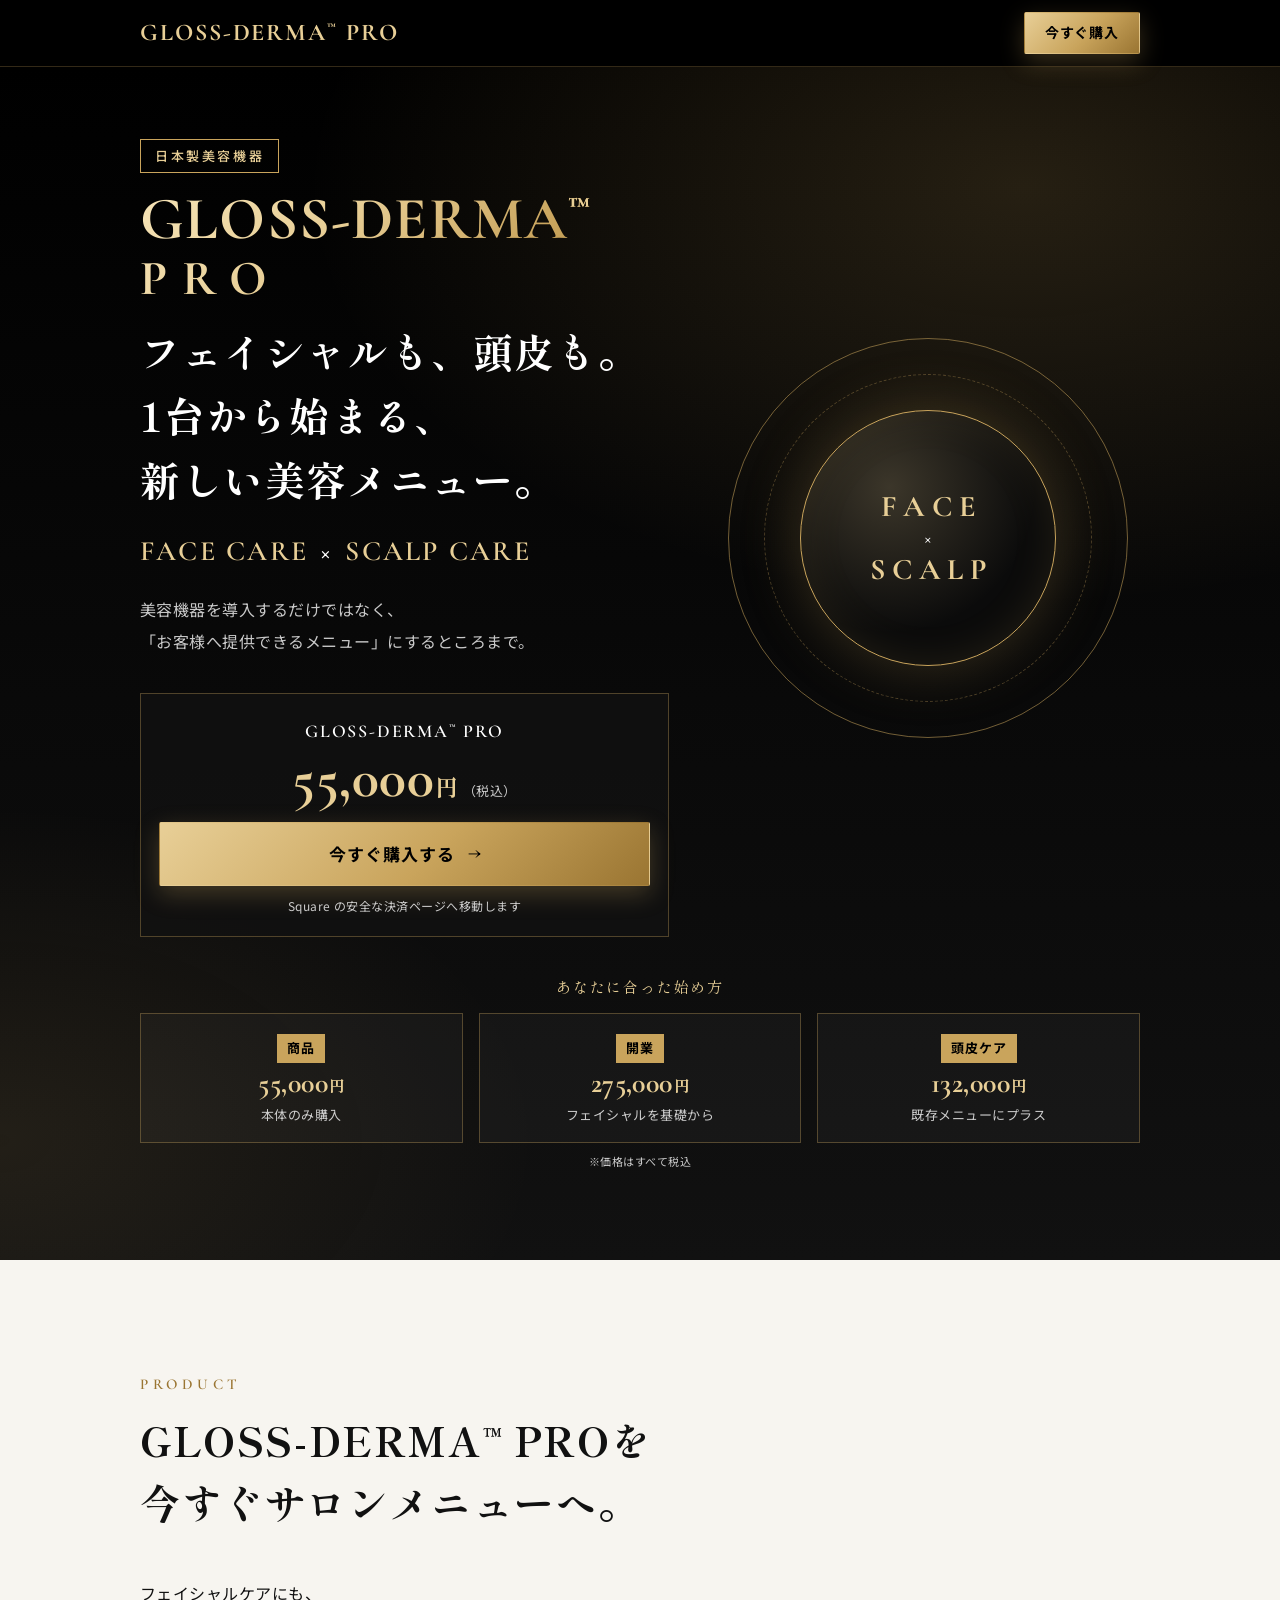
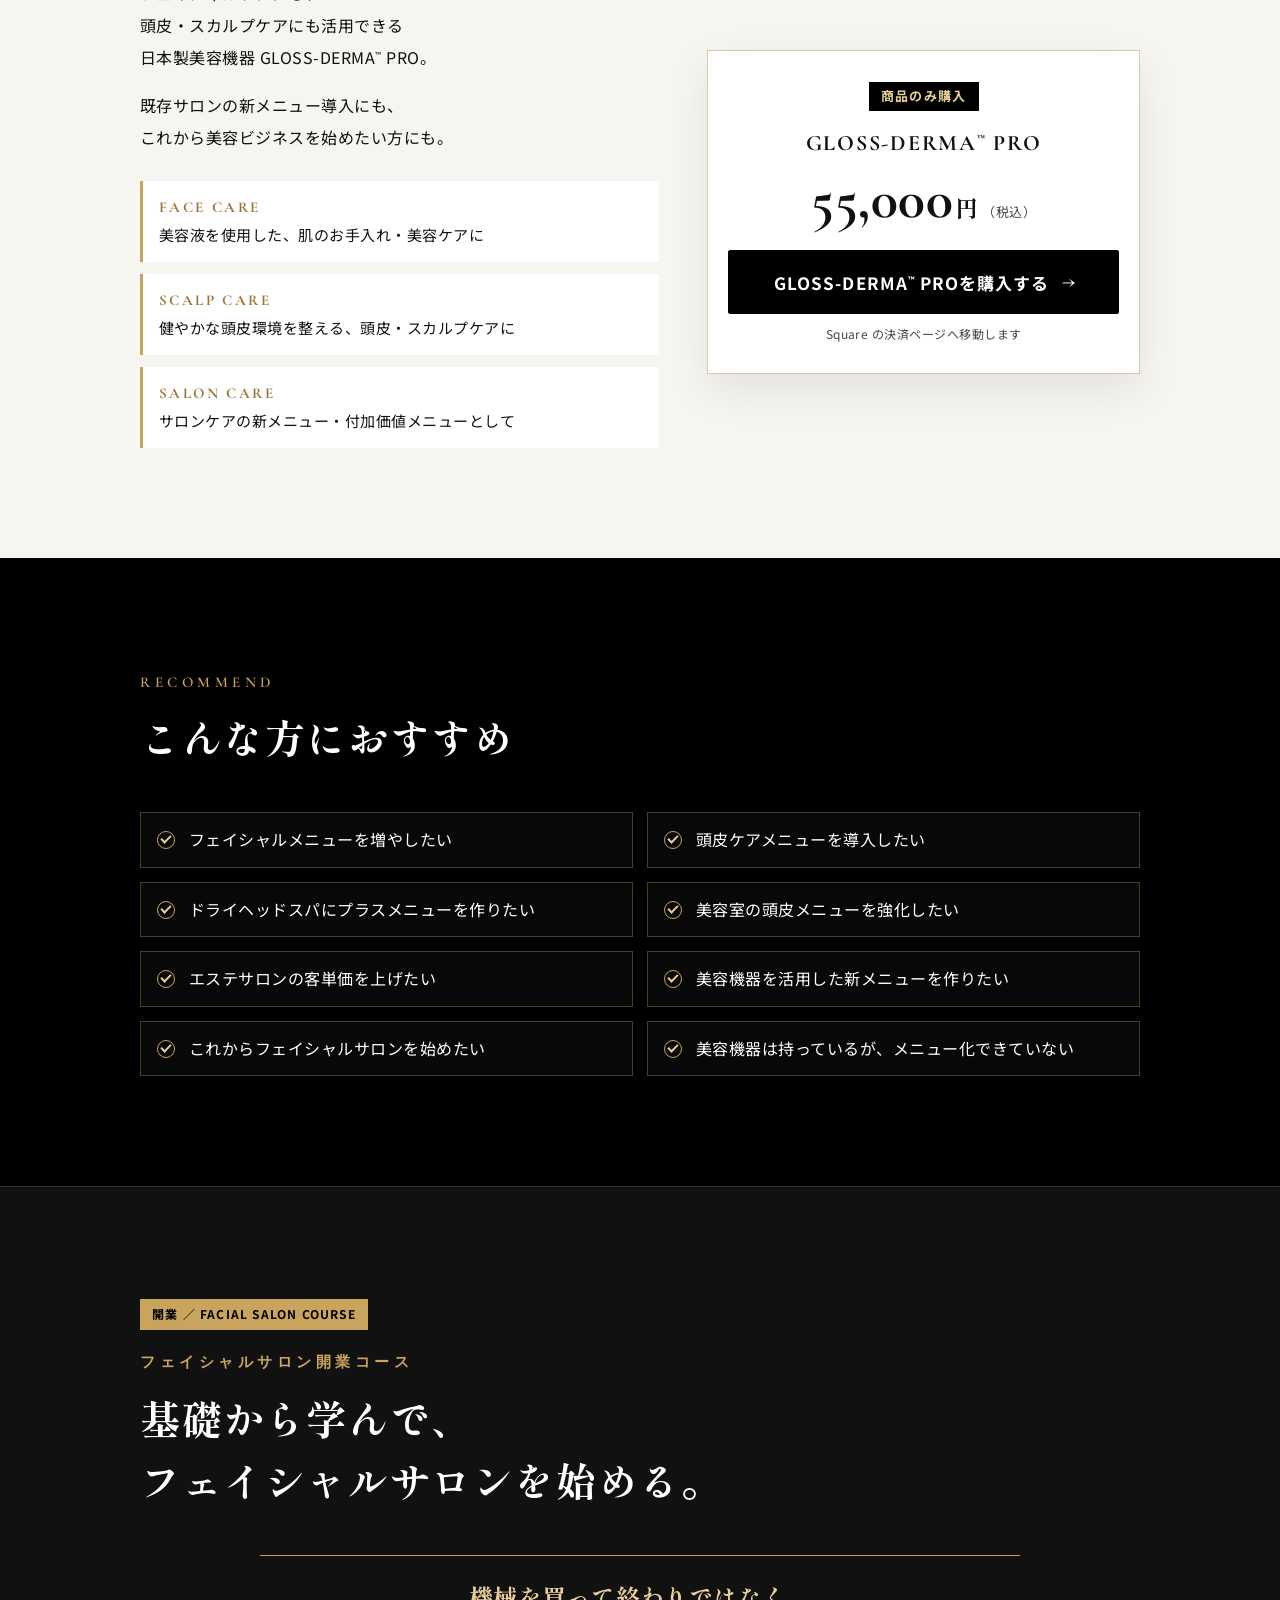
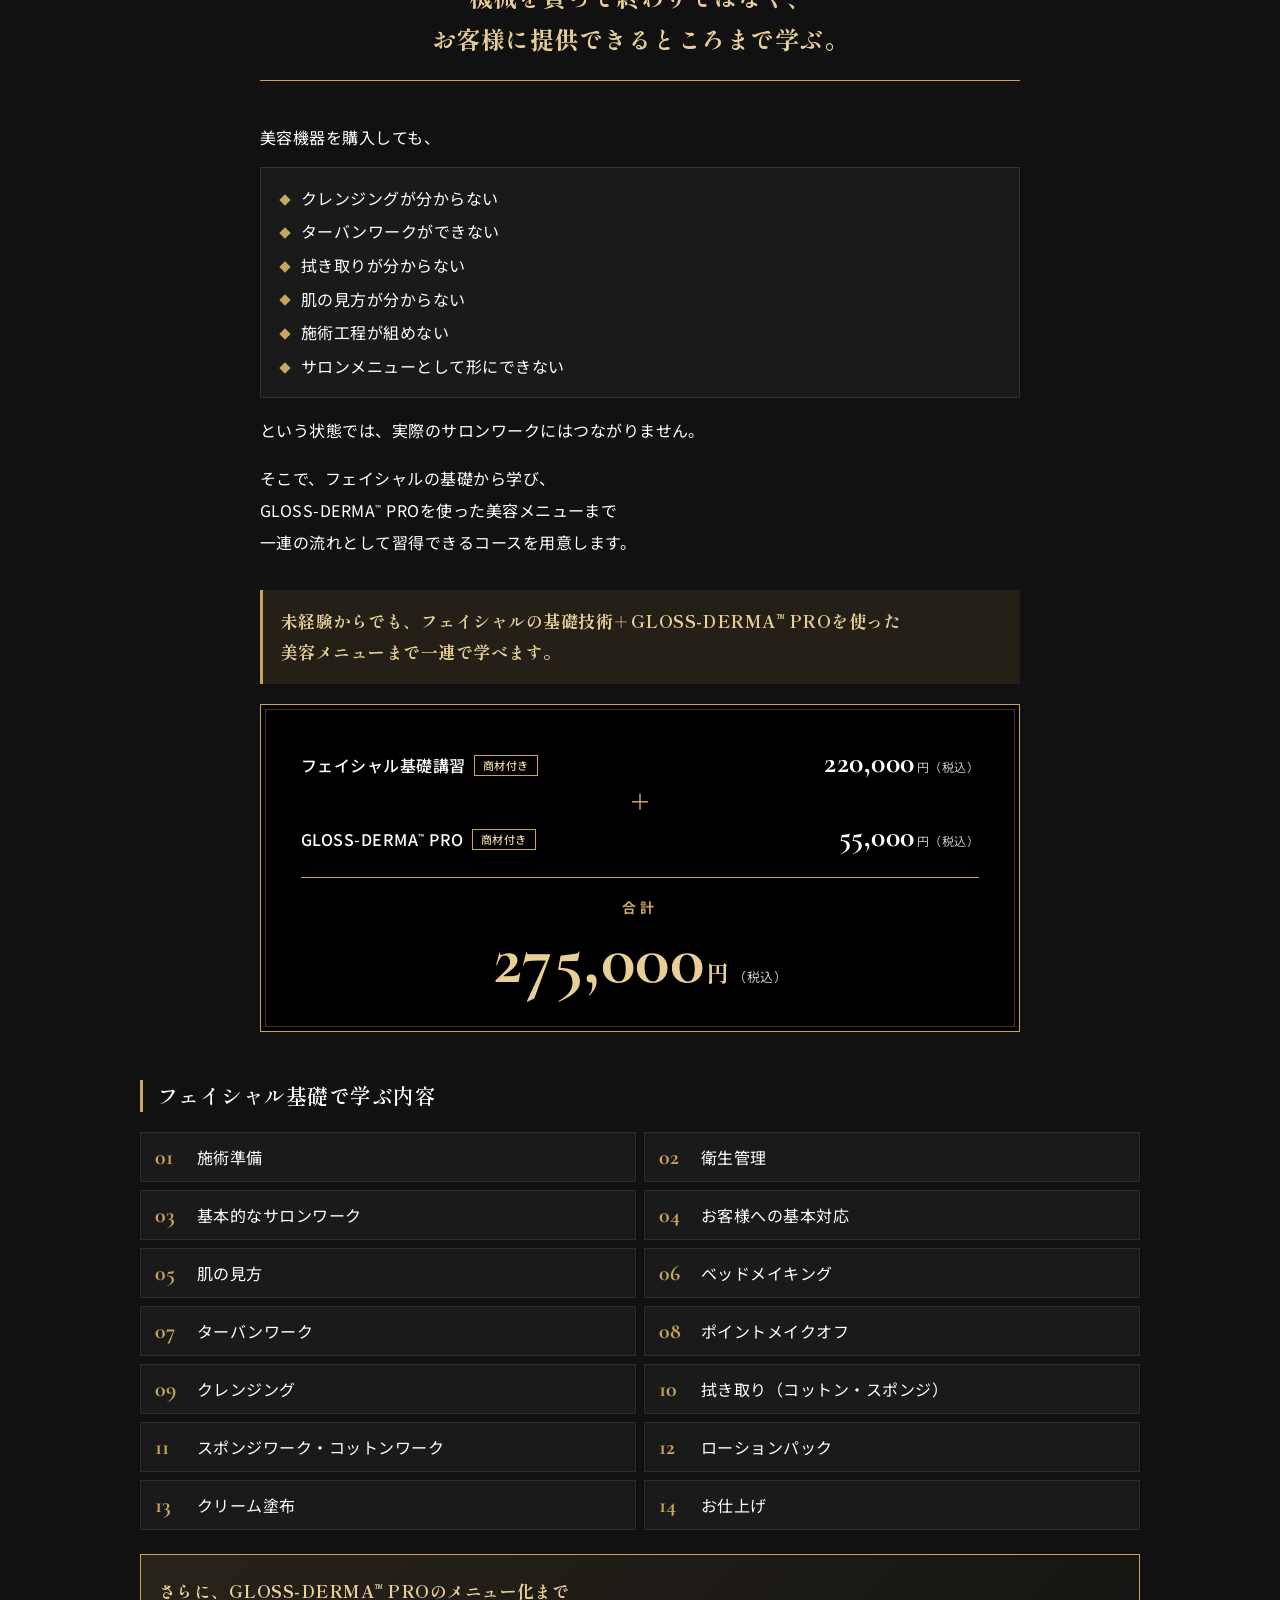
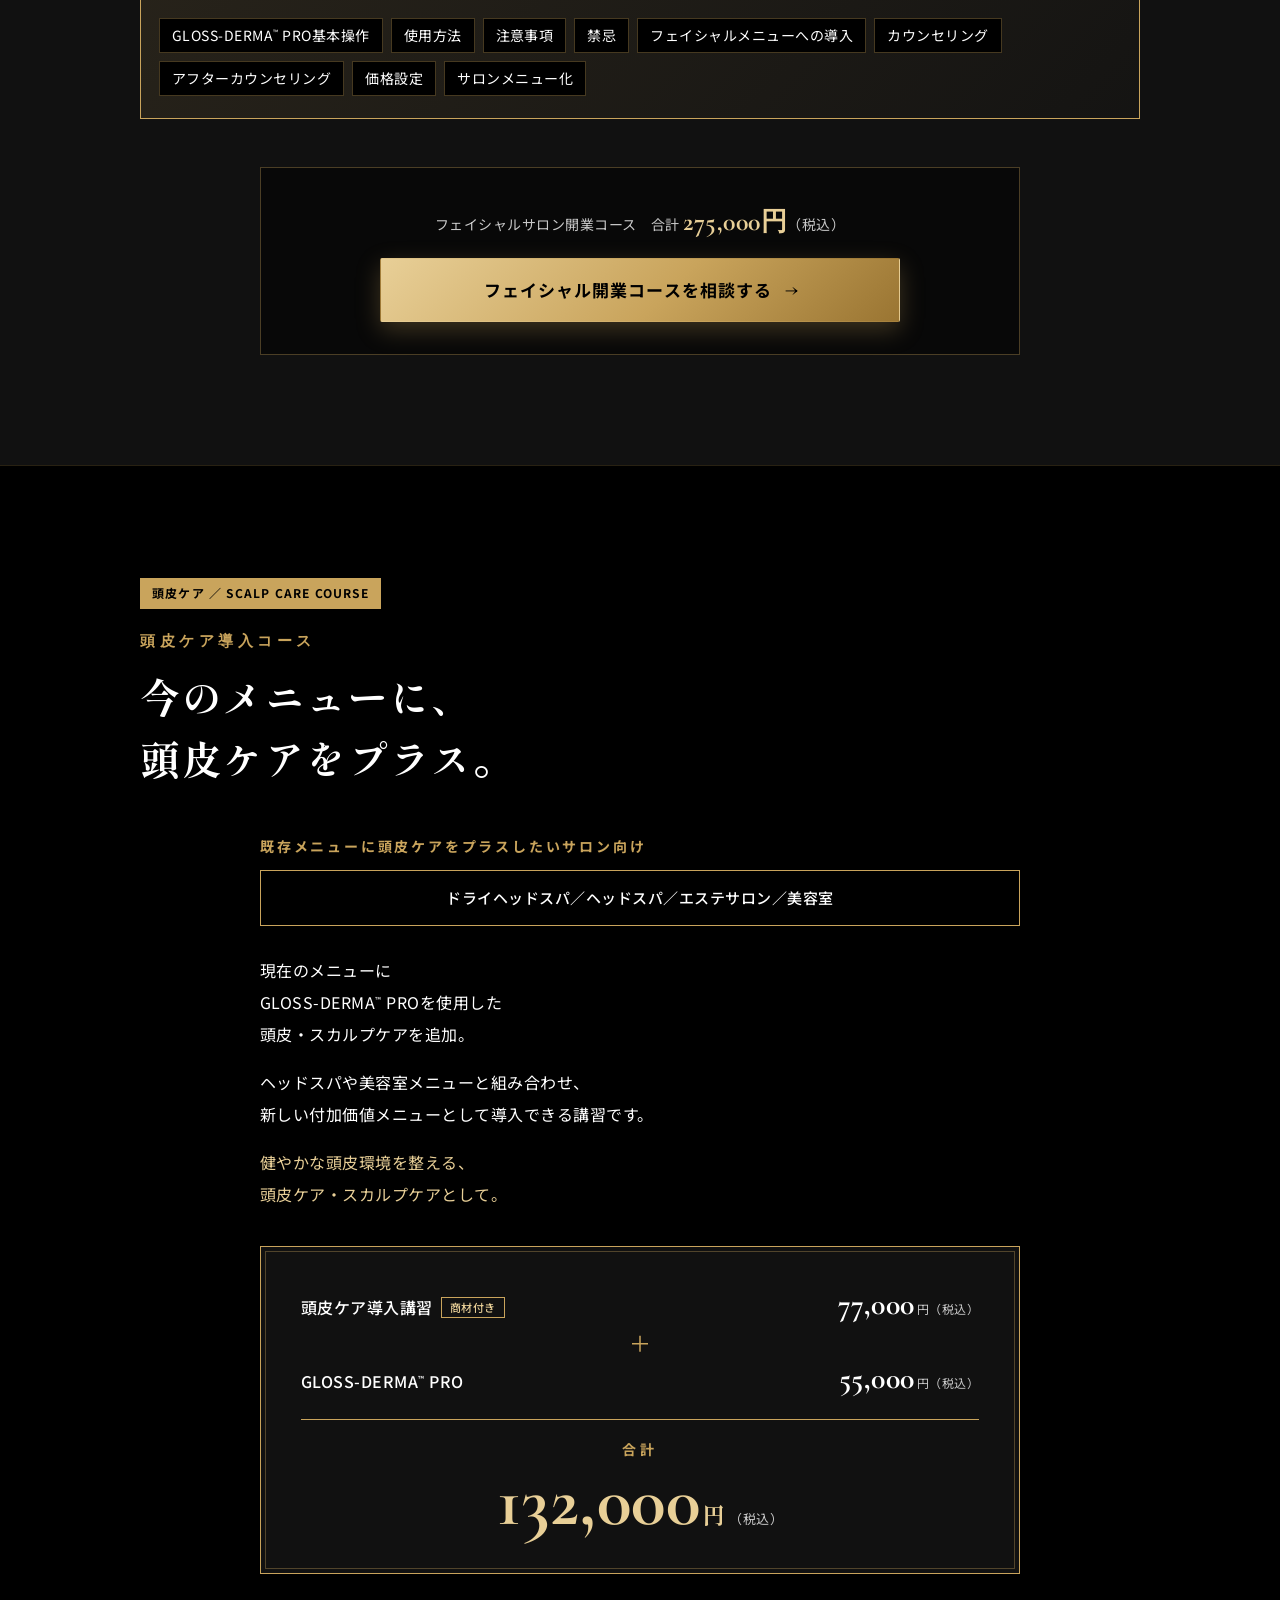
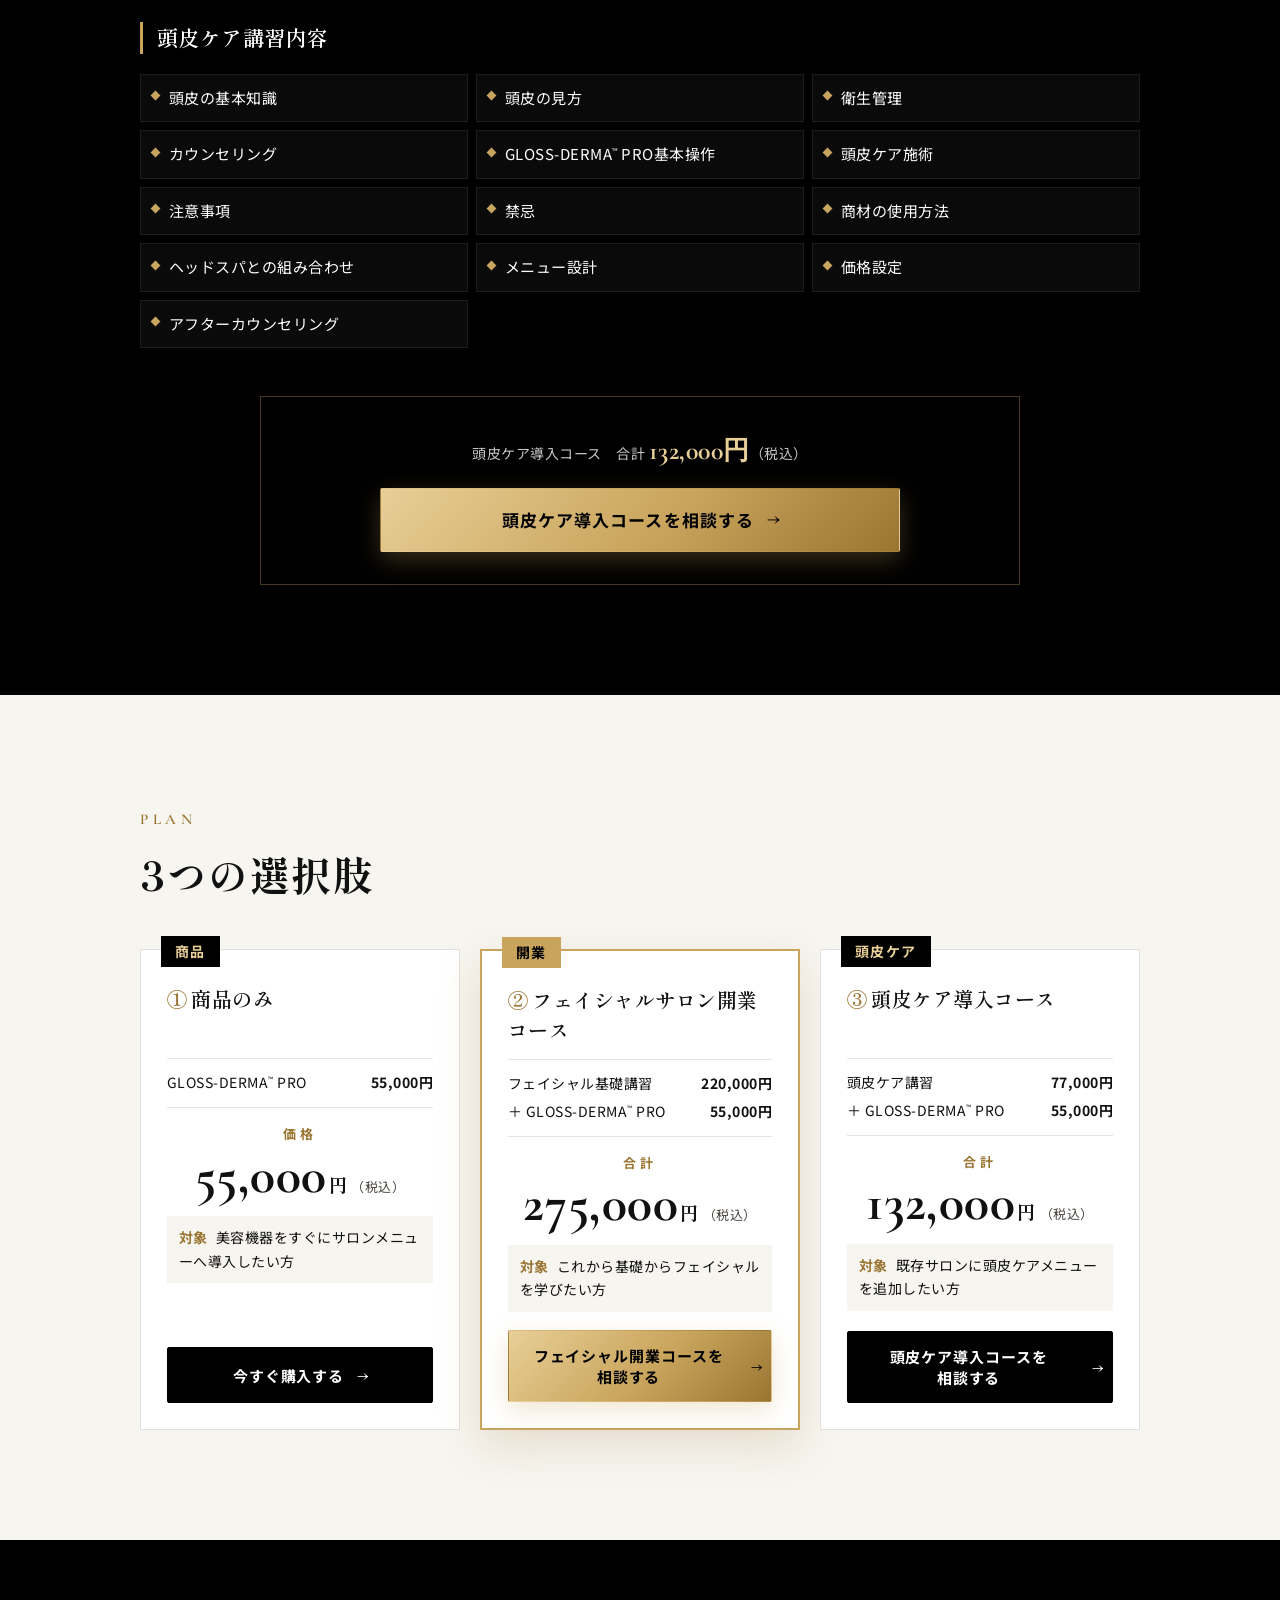
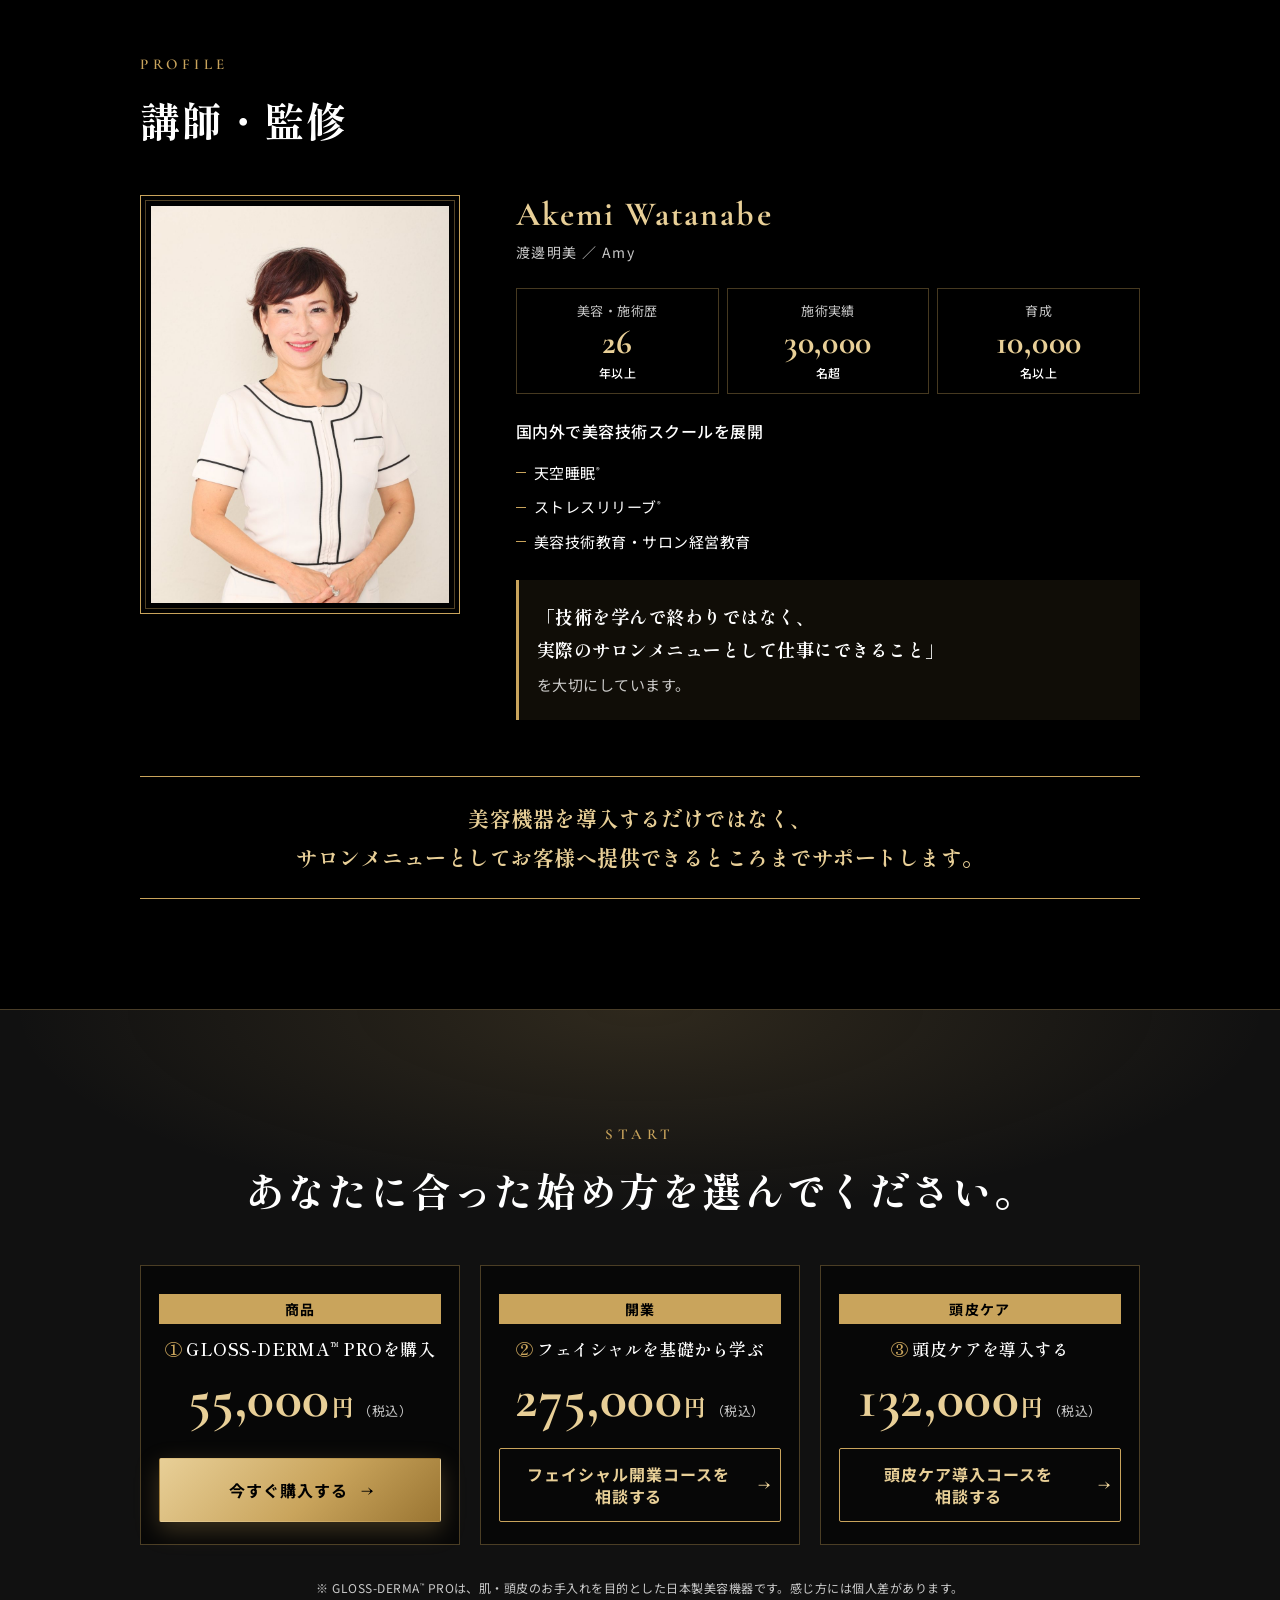
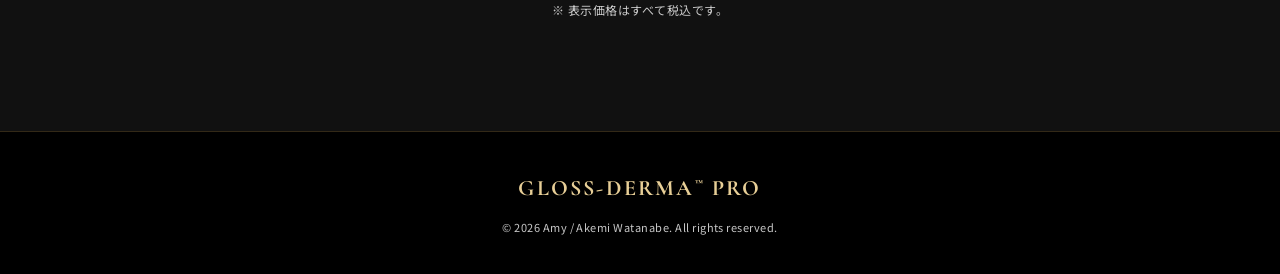
==== commit 29cf76c1: "GLOSS-DERMA™ PRO LP：訴求文追加・相談ボタンを公式LINEへ接続 - Amy実績セクション下にサポート訴求文を追加 - フェイシャル開業コースの価格表示前に「未経験からでも…」を追加" ====
--- a/gloss-derma-pro/index.html
+++ b/gloss-derma-pro/index.html
@@ -150,6 +150,8 @@
         <p>という状態では、実際のサロンワークにはつながりません。</p>
         <p>そこで、フェイシャルの基礎から学び、<br>GLOSS-DERMA<sup>™</sup> PROを使った美容メニューまで<br>一連の流れとして習得できるコースを用意します。</p>
       </div>
+
+      <p class="course-point">未経験からでも、<wbr>フェイシャルの基礎技術＋<wbr><span class="nowrap">GLOSS-DERMA<sup>™</sup> PRO</span>を使った<wbr>美容メニューまで<wbr>一連で学べます。</p>
 
       <div class="plan">
         <div class="plan__row">
@@ -202,8 +204,7 @@
 
       <div class="cta-block">
         <p class="cta-block__lead">フェイシャルサロン開業コース　合計 <strong>275,000円</strong>（税込）</p>
-        <a href="#start" class="btn btn--gold btn--lg btn--block js-course" data-course="facial"><span class="btn__label">フェイシャル開業コースを<wbr>相談する</span><span class="btn__arrow" aria-hidden="true">→</span></a>
-        <p class="note-sm js-course-note" data-course="facial">※ 相談・お申込み窓口は現在準備中です。公開までしばらくお待ちください。</p>
+        <a href="https://lin.ee/FCeqwRp" class="btn btn--gold btn--lg btn--block js-course" target="_blank" rel="noopener noreferrer" data-course="facial"><span class="btn__label">フェイシャル開業コースを<wbr>相談する</span><span class="btn__arrow" aria-hidden="true">→</span></a>
       </div>
     </div>
   </section>
@@ -216,19 +217,14 @@
       <h2 class="section-title">今のメニューに、<br>頭皮ケアをプラス。</h2>
 
       <div class="target">
-        <p class="target__title">対象</p>
-        <ul class="target__list">
-          <li>ドライヘッドスパサロン</li>
-          <li>ヘッドスパサロン</li>
-          <li>エステサロン</li>
-          <li>美容室</li>
-        </ul>
+        <p class="target__title">既存メニューに頭皮ケアを<wbr>プラスしたいサロン向け</p>
+        <p class="target__salons"><span>ドライヘッドスパ／</span><span>ヘッドスパ／</span><span>エステサロン／</span><span>美容室</span></p>
       </div>
 
       <div class="course-body">
         <p>現在のメニューに<br>GLOSS-DERMA<sup>™</sup> PROを使用した<br>頭皮・スカルプケアを追加。</p>
         <p>ヘッドスパや美容室メニューと組み合わせ、<br>新しい付加価値メニューとして導入できる講習です。</p>
-        <p class="course-body__soft">健やかな頭皮環境を整える美容ケアとして。<br>将来の髪を考えた、頭皮美容の提案に。</p>
+        <p class="course-body__soft">健やかな頭皮環境を整える、<br>頭皮ケア・スカルプケアとして。</p>
       </div>
 
       <div class="plan">
@@ -266,8 +262,7 @@
 
       <div class="cta-block">
         <p class="cta-block__lead">頭皮ケア導入コース　合計 <strong>132,000円</strong>（税込）</p>
-        <a href="#start" class="btn btn--gold btn--lg btn--block js-course" data-course="scalp"><span class="btn__label">頭皮ケア導入コースを<wbr>相談する</span><span class="btn__arrow" aria-hidden="true">→</span></a>
-        <p class="note-sm js-course-note" data-course="scalp">※ 相談・お申込み窓口は現在準備中です。公開までしばらくお待ちください。</p>
+        <a href="https://lin.ee/FCeqwRp" class="btn btn--gold btn--lg btn--block js-course" target="_blank" rel="noopener noreferrer" data-course="scalp"><span class="btn__label">頭皮ケア導入コースを<wbr>相談する</span><span class="btn__arrow" aria-hidden="true">→</span></a>
       </div>
     </div>
   </section>
@@ -304,8 +299,7 @@
             <span class="price price--dark"><span class="price__num">275,000</span><span class="price__unit">円</span><span class="price__tax">（税込）</span></span>
           </p>
           <p class="plan-card__for"><span>対象</span>これから基礎からフェイシャルを学びたい方</p>
-          <a href="#start" class="btn btn--gold btn--block js-course" data-course="facial"><span class="btn__label">フェイシャル開業コースを<wbr>相談する</span><span class="btn__arrow" aria-hidden="true">→</span></a>
-          <p class="note-sm note-sm--dark js-course-note" data-course="facial">※ 相談窓口は現在準備中です</p>
+          <a href="https://lin.ee/FCeqwRp" class="btn btn--gold btn--block js-course" target="_blank" rel="noopener noreferrer" data-course="facial"><span class="btn__label">フェイシャル開業コースを<wbr>相談する</span><span class="btn__arrow" aria-hidden="true">→</span></a>
         </article>
 
         <article class="plan-card">
@@ -320,8 +314,7 @@
             <span class="price price--dark"><span class="price__num">132,000</span><span class="price__unit">円</span><span class="price__tax">（税込）</span></span>
           </p>
           <p class="plan-card__for"><span>対象</span>既存サロンに頭皮ケアメニューを追加したい方</p>
-          <a href="#start" class="btn btn--black btn--block js-course" data-course="scalp"><span class="btn__label">頭皮ケア導入コースを<wbr>相談する</span><span class="btn__arrow" aria-hidden="true">→</span></a>
-          <p class="note-sm note-sm--dark js-course-note" data-course="scalp">※ 相談窓口は現在準備中です</p>
+          <a href="https://lin.ee/FCeqwRp" class="btn btn--black btn--block js-course" target="_blank" rel="noopener noreferrer" data-course="scalp"><span class="btn__label">頭皮ケア導入コースを<wbr>相談する</span><span class="btn__arrow" aria-hidden="true">→</span></a>
         </article>
       </div>
     </div>
@@ -356,6 +349,7 @@
           </blockquote>
         </div>
       </div>
+      <p class="support-message">美容機器を導入するだけではなく、<br>サロンメニューとして<wbr>お客様へ提供できるところまで<wbr>サポートします。</p>
     </div>
   </section>
 
@@ -375,15 +369,13 @@
           <p class="final-card__tag">開業</p>
           <h3 class="final-card__title"><span>②</span>フェイシャルを基礎から学ぶ</h3>
           <p class="price"><span class="price__num">275,000</span><span class="price__unit">円</span><span class="price__tax">（税込）</span></p>
-          <a href="#facial" class="btn btn--outline btn--lg btn--block js-course" data-course="facial"><span class="btn__label">フェイシャル開業コースを<wbr>相談する</span><span class="btn__arrow" aria-hidden="true">→</span></a>
-          <p class="note-sm js-course-note" data-course="facial">※ 相談窓口は現在準備中です</p>
+          <a href="https://lin.ee/FCeqwRp" class="btn btn--outline btn--lg btn--block js-course" target="_blank" rel="noopener noreferrer" data-course="facial"><span class="btn__label">フェイシャル開業コースを<wbr>相談する</span><span class="btn__arrow" aria-hidden="true">→</span></a>
         </div>
         <div class="final-card">
           <p class="final-card__tag">頭皮ケア</p>
           <h3 class="final-card__title"><span>③</span>頭皮ケアを導入する</h3>
           <p class="price"><span class="price__num">132,000</span><span class="price__unit">円</span><span class="price__tax">（税込）</span></p>
-          <a href="#scalp" class="btn btn--outline btn--lg btn--block js-course" data-course="scalp"><span class="btn__label">頭皮ケア導入コースを<wbr>相談する</span><span class="btn__arrow" aria-hidden="true">→</span></a>
-          <p class="note-sm js-course-note" data-course="scalp">※ 相談窓口は現在準備中です</p>
+          <a href="https://lin.ee/FCeqwRp" class="btn btn--outline btn--lg btn--block js-course" target="_blank" rel="noopener noreferrer" data-course="scalp"><span class="btn__label">頭皮ケア導入コースを<wbr>相談する</span><span class="btn__arrow" aria-hidden="true">→</span></a>
         </div>
       </div>
       <p class="disclaimer">※ GLOSS-DERMA<sup>™</sup> PROは、肌・頭皮のお手入れを目的とした日本製美容機器です。感じ方には個人差があります。<br>※ 表示価格はすべて税込です。</p>
--- a/gloss-derma-pro/css/style.css
+++ b/gloss-derma-pro/css/style.css
@@ -47,7 +47,7 @@
   background: var(--black);
   -webkit-font-smoothing: antialiased;
   overflow-x: hidden;
-  padding-bottom: 76px; /* sticky bar */
+  padding-bottom: 64px; /* sticky bar */
 }
 
 img { max-width: 100%; height: auto; display: block; }
@@ -554,6 +554,43 @@
   color: var(--gold);
   margin-bottom: 10px;
 }
+.target__salons span { display: inline-block; }
+.target__title,
+.course-point,
+.support-message { word-break: keep-all; overflow-wrap: anywhere; }
+.target__salons {
+  padding: 14px 12px;
+  border: 1px solid var(--gold);
+  font-size: 15px;
+  font-weight: 500;
+  line-height: 1.7;
+  text-align: center;
+  color: var(--white);
+}
+.course-point {
+  margin-top: 32px;
+  padding: 16px 18px;
+  border-left: 3px solid var(--gold);
+  background: rgba(201, 164, 92, 0.1);
+  font-family: var(--font-serif);
+  font-size: 17px;
+  font-weight: 700;
+  line-height: 1.8;
+  color: var(--gold-light);
+}
+.course-point + .plan { margin-top: 20px; }
+.support-message {
+  margin-top: 40px;
+  padding: 22px 18px;
+  border-top: 1px solid var(--gold);
+  border-bottom: 1px solid var(--gold);
+  font-family: var(--font-serif);
+  font-size: 18px;
+  font-weight: 700;
+  line-height: 1.85;
+  text-align: center;
+  color: var(--gold-light);
+}
 .target__list { display: grid; grid-template-columns: repeat(2, minmax(0, 1fr)); gap: 8px; }
 .target__list li {
   padding: 12px 8px;
@@ -871,7 +908,7 @@
   right: 0;
   bottom: 0;
   z-index: 60;
-  padding: 10px var(--pad-x) calc(10px + env(safe-area-inset-bottom));
+  padding: 6px var(--pad-x) calc(6px + env(safe-area-inset-bottom));
   background: rgba(0, 0, 0, 0.94);
   border-top: 1px solid var(--gold);
   transform: translateY(110%);
@@ -887,10 +924,10 @@
   gap: 12px;
 }
 .sticky-bar__price { display: flex; flex-direction: column; line-height: 1.2; min-width: 0; }
-.sticky-bar__name { font-family: var(--font-en); font-size: 13px; font-weight: 600; letter-spacing: 0.06em; color: var(--white); white-space: nowrap; }
-.sticky-bar__num { font-family: var(--font-en); font-size: 24px; font-weight: 700; color: var(--gold-light); white-space: nowrap; }
+.sticky-bar__name { font-family: var(--font-en); font-size: 12px; font-weight: 600; letter-spacing: 0.06em; color: var(--white); white-space: nowrap; }
+.sticky-bar__num { font-family: var(--font-en); font-size: 21px; font-weight: 700; color: var(--gold-light); white-space: nowrap; }
 .sticky-bar__num small { font-family: var(--font-sans); font-size: 11px; font-weight: 400; color: var(--text-soft); margin-left: 2px; }
-.sticky-bar .btn { flex: 0 0 auto; min-height: 48px; padding: 10px 16px; font-size: 15px; white-space: nowrap; }
+.sticky-bar .btn { flex: 0 0 auto; min-height: 42px; padding: 8px 16px; font-size: 14px; white-space: nowrap; }
 
 /* ==========================================================
    Tablet / PC
@@ -918,6 +955,8 @@
 
   .course-body,
   .emphasis,
+  .course-point,
+  .target,
   .plan,
   .cta-block { max-width: 760px; margin-left: auto; margin-right: auto; }
   .emphasis { margin-bottom: 40px; }
@@ -939,6 +978,7 @@
   .plan-card__total .price__unit { font-size: 18px; }
   .plan-card .btn { font-size: 14px; padding: 14px 10px; }
 
+  .support-message { margin-top: 56px; font-size: 21px; }
   .profile { grid-template-columns: 320px minmax(0, 1fr); gap: 56px; align-items: start; }
   .stats__num small { font-size: 12px; }
   .stats__label { font-size: 13px; }
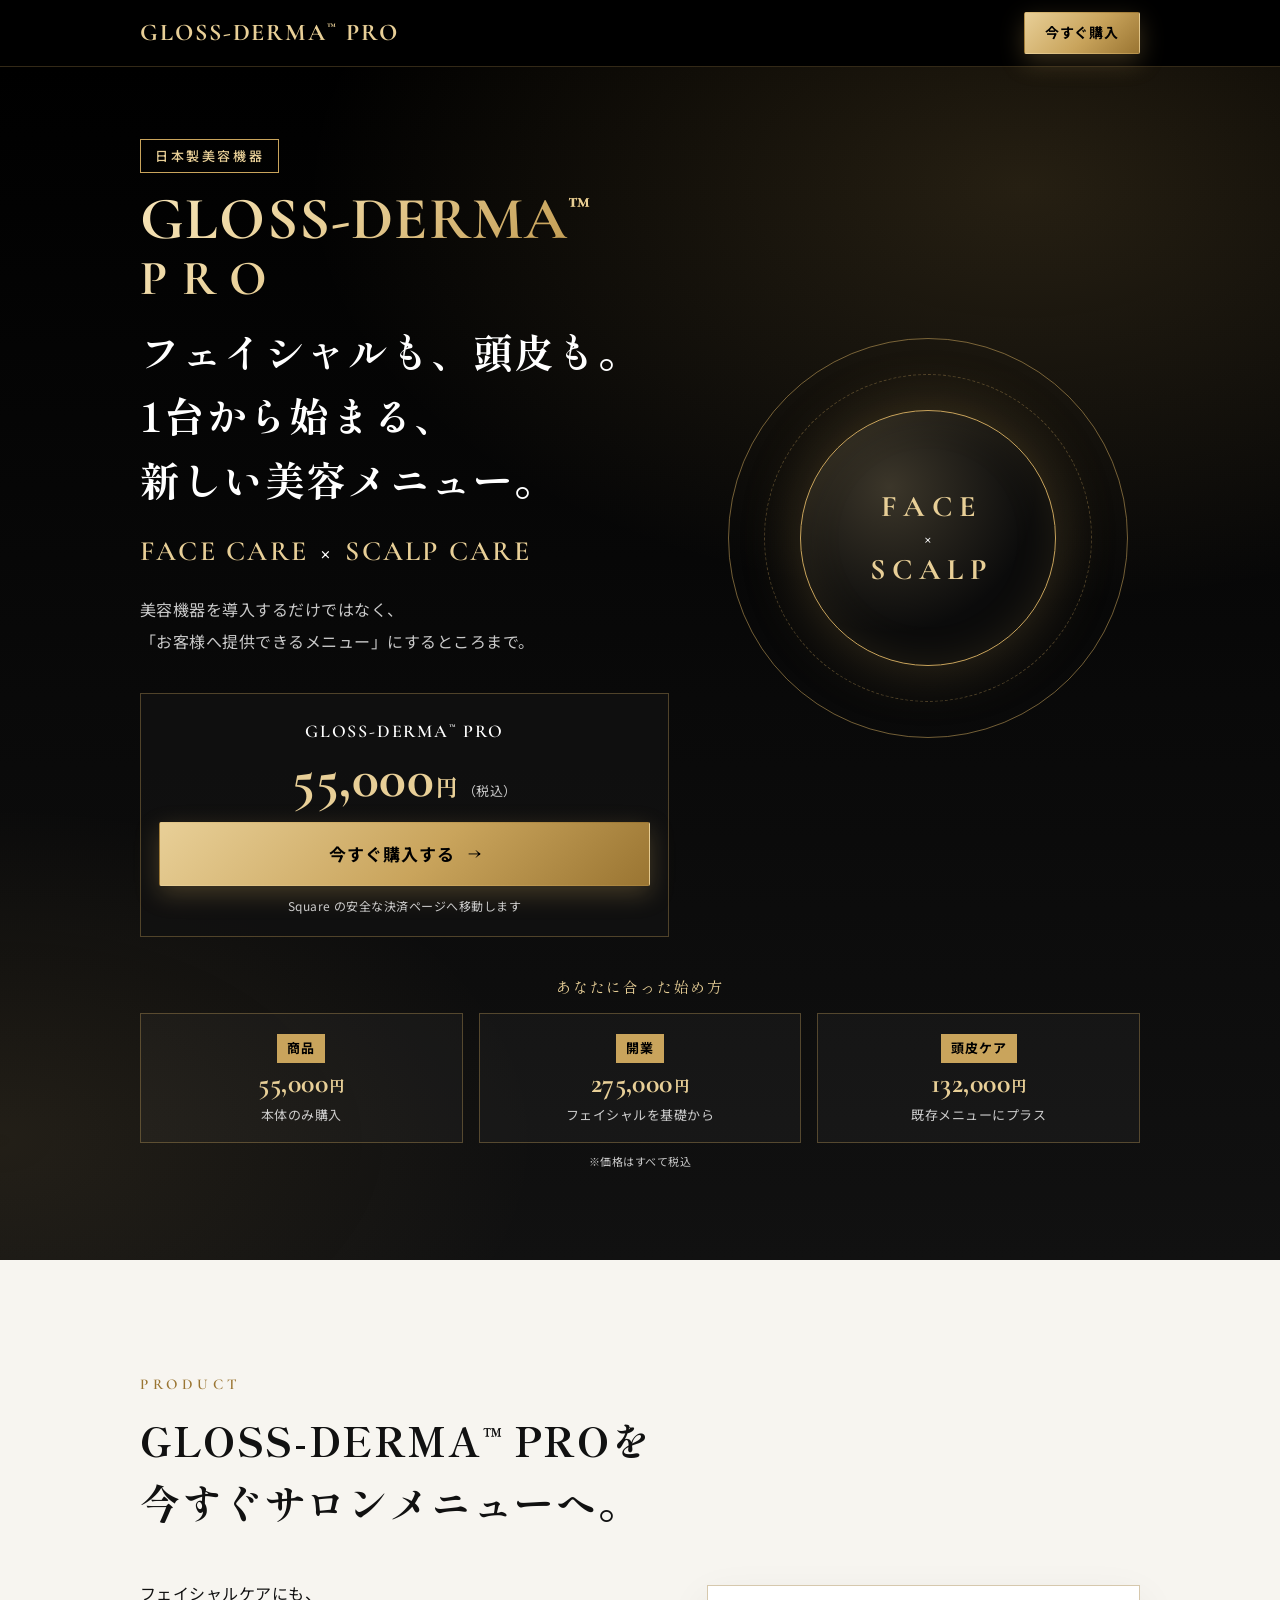
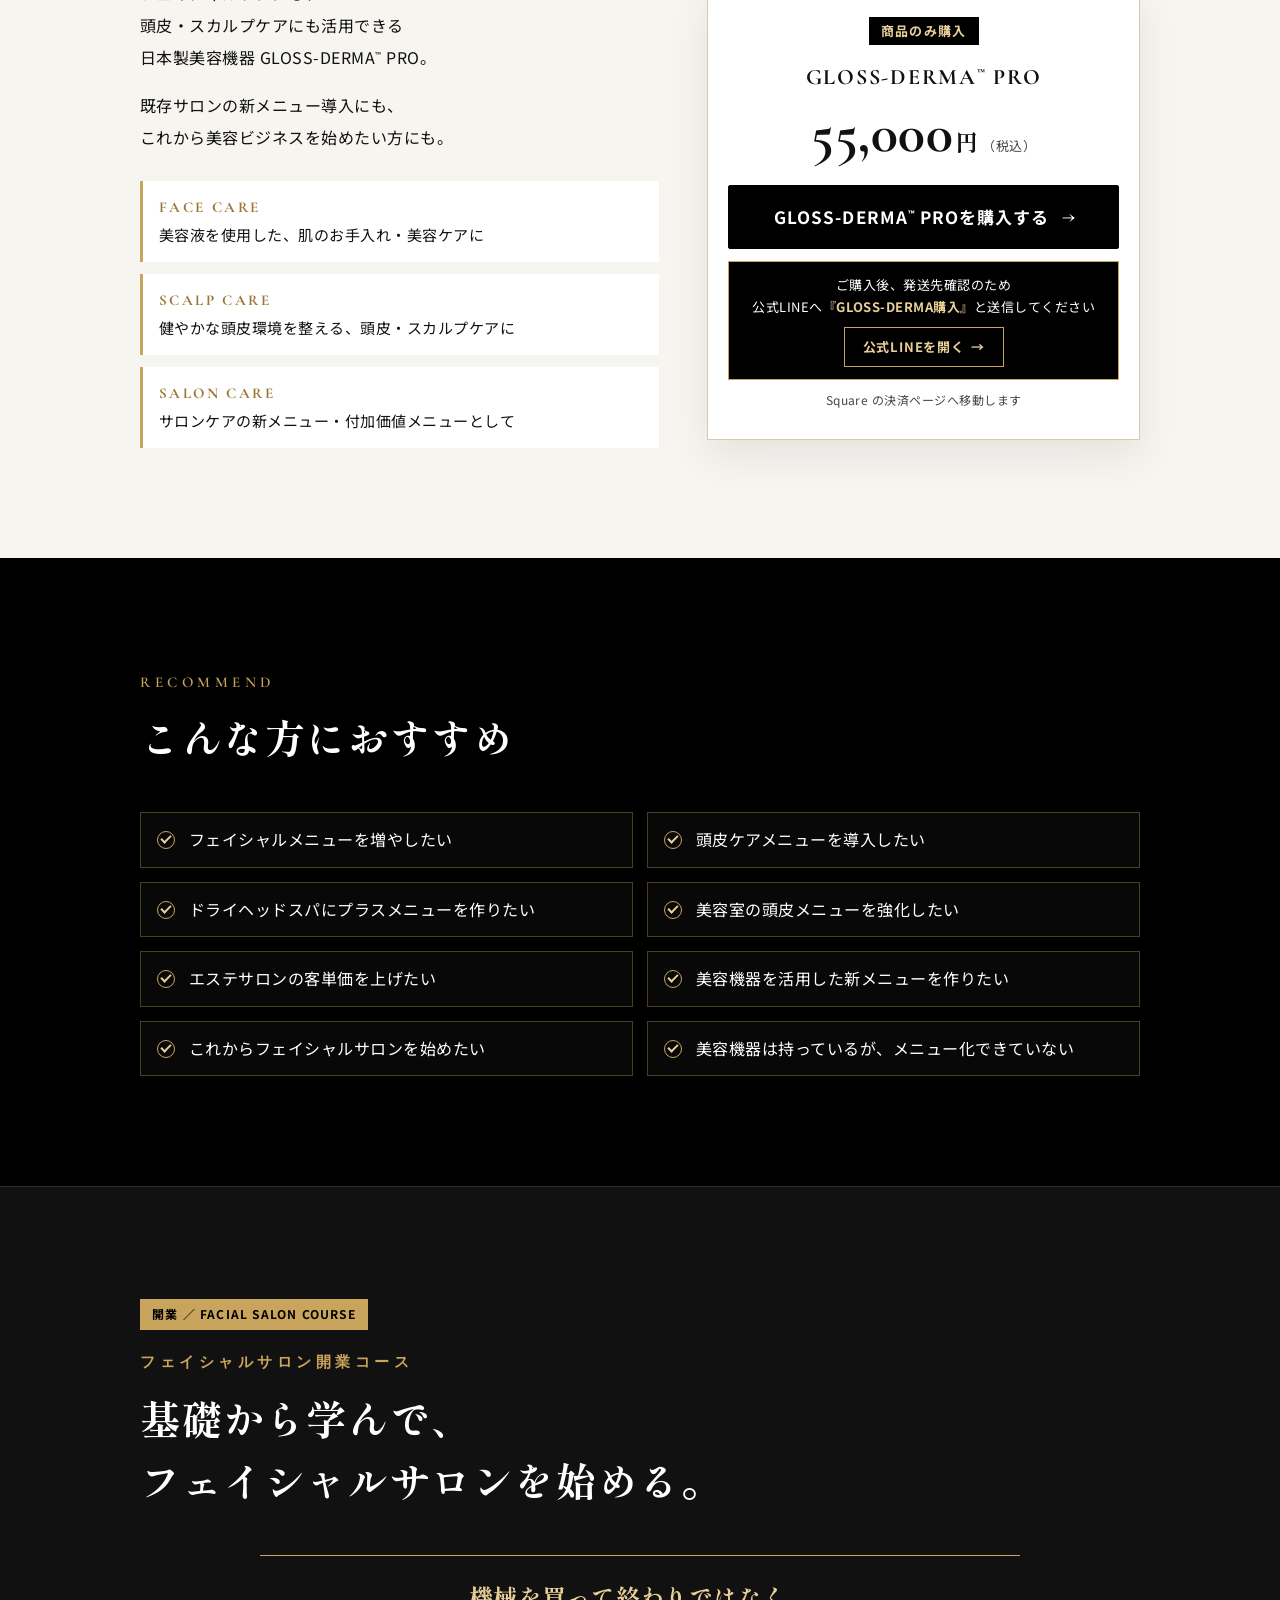
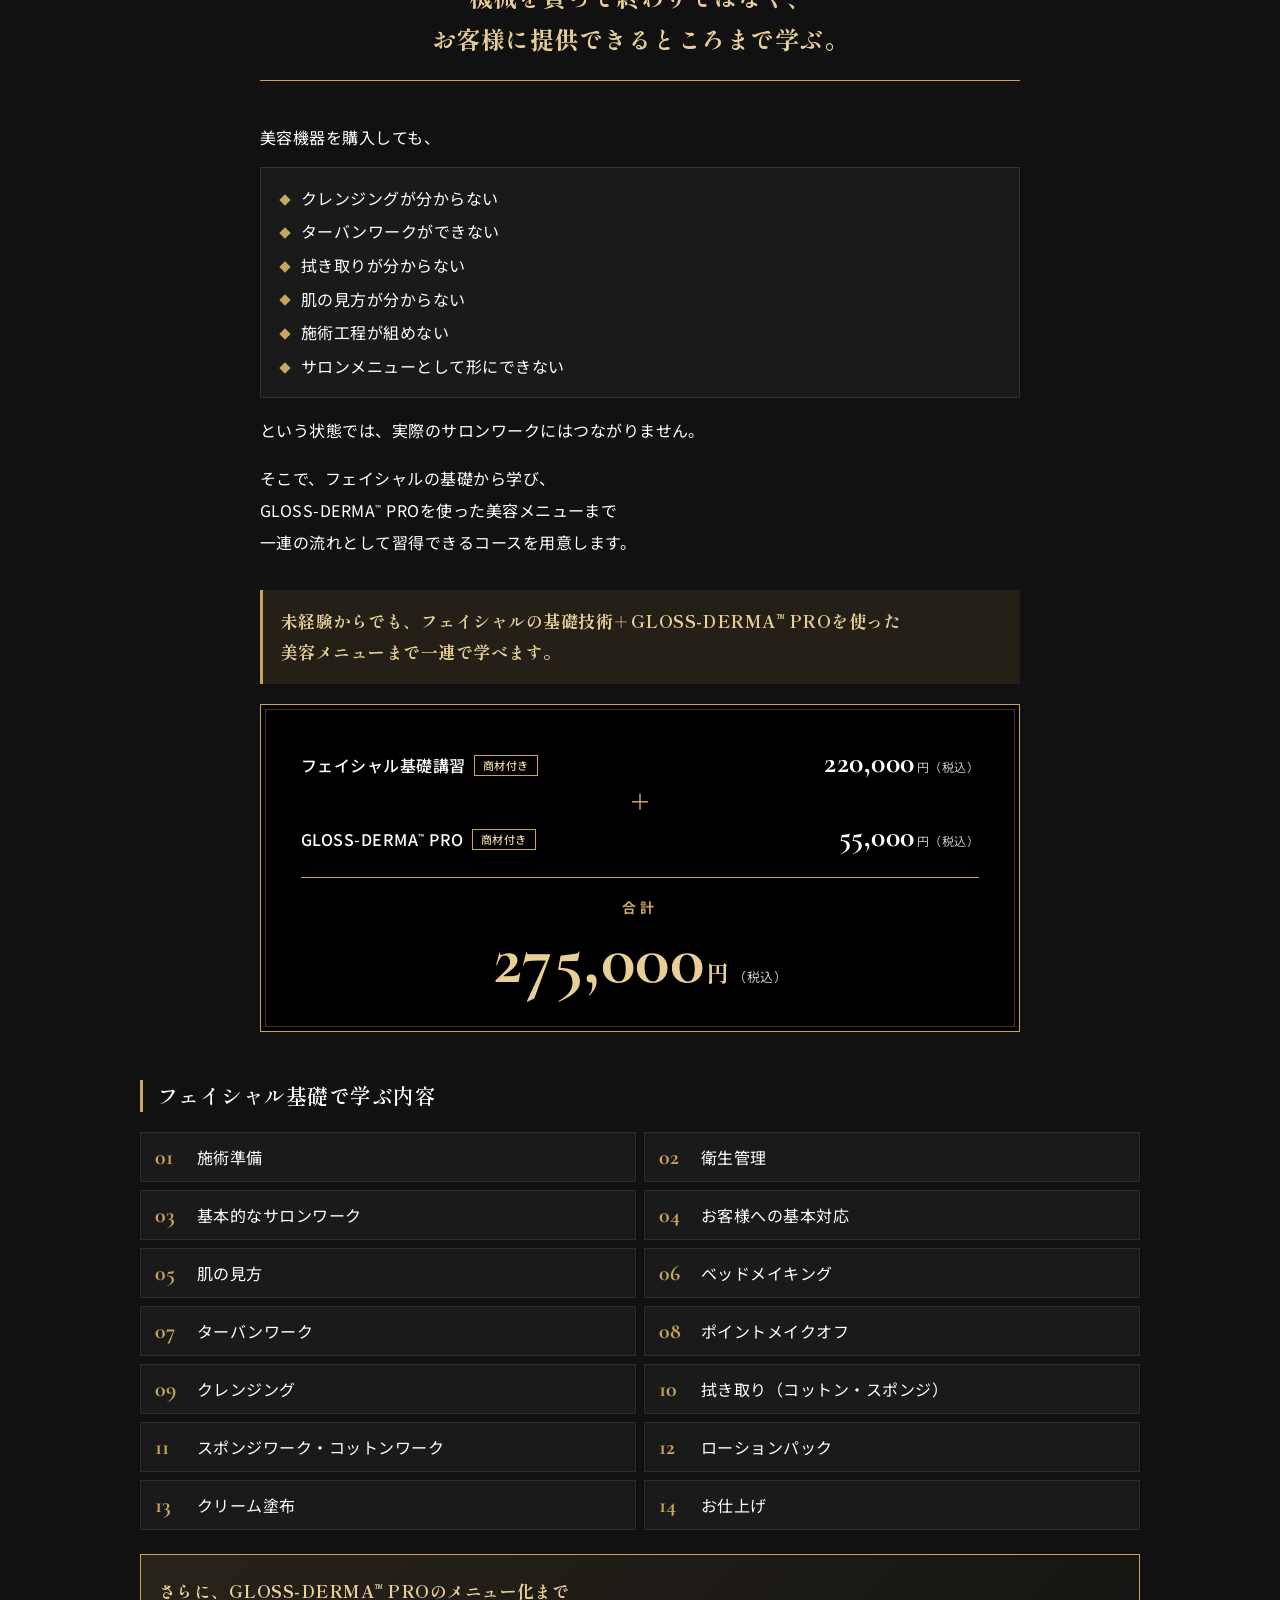
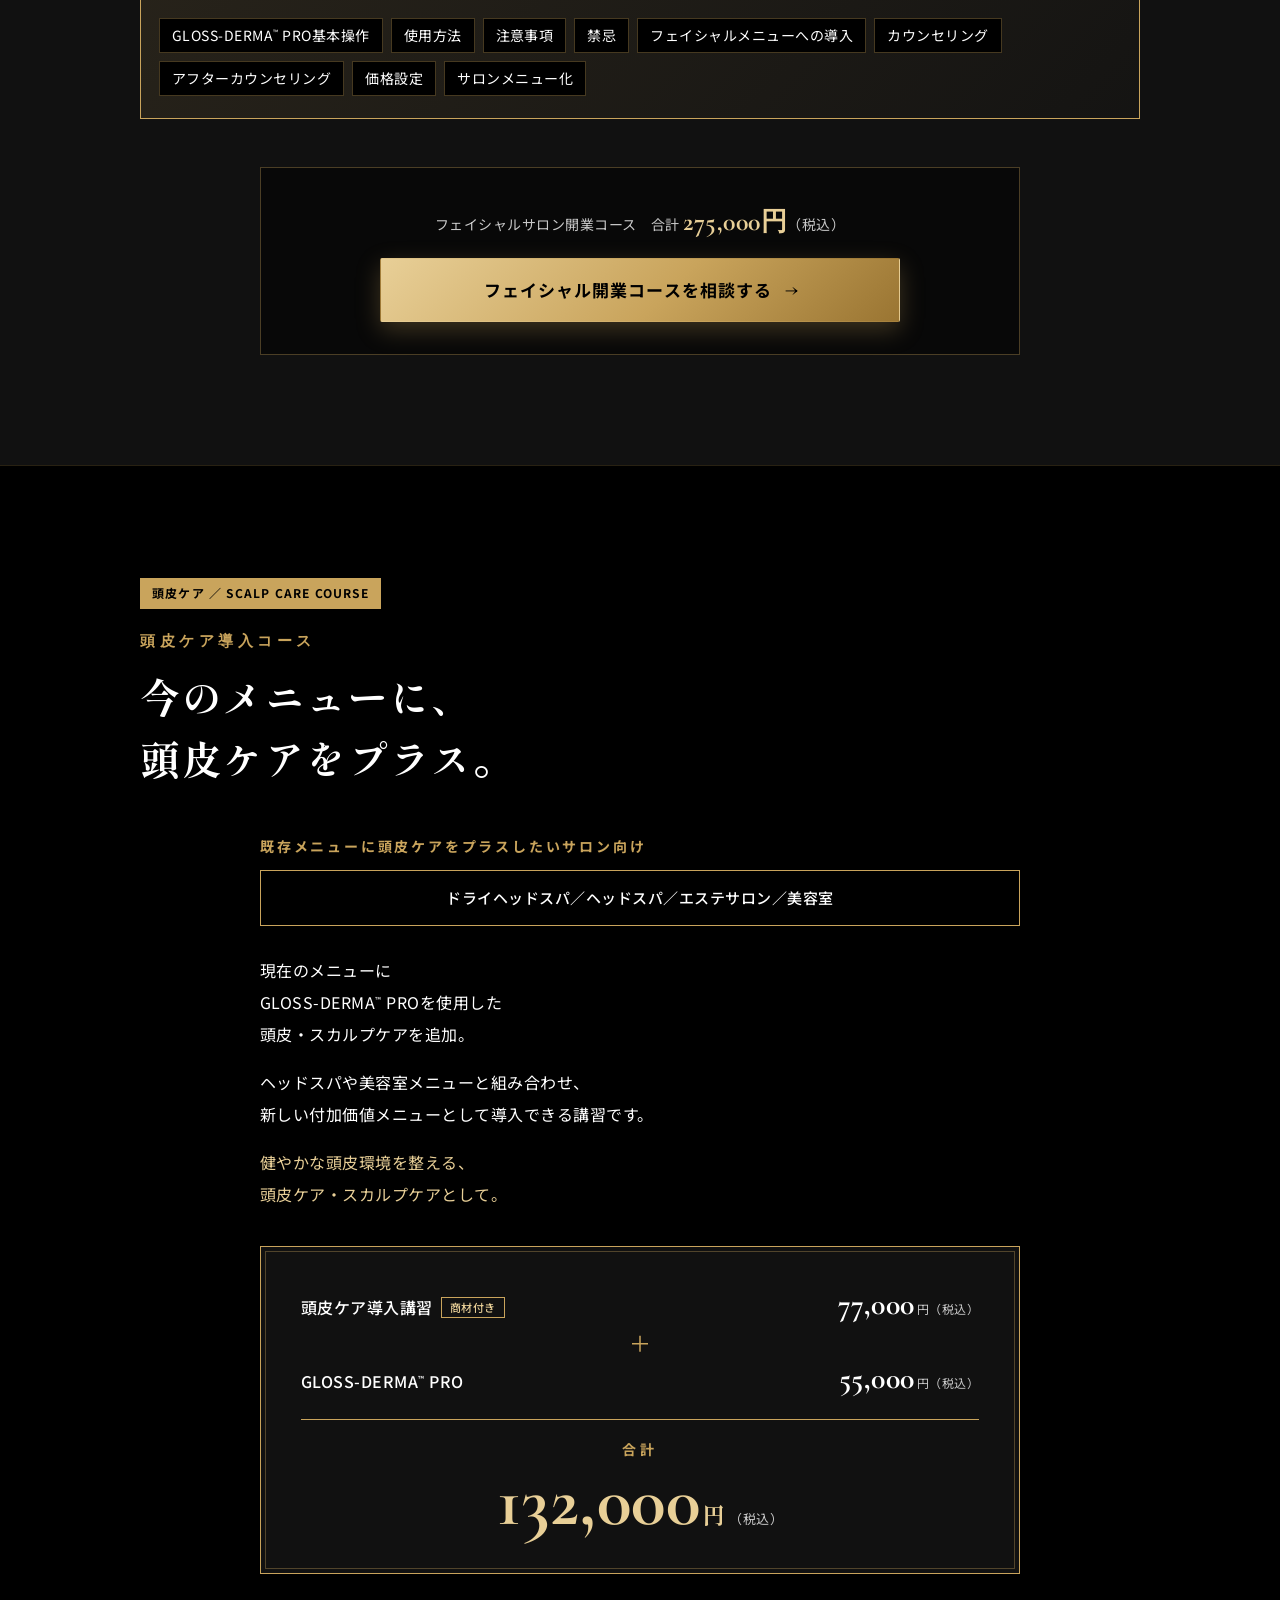
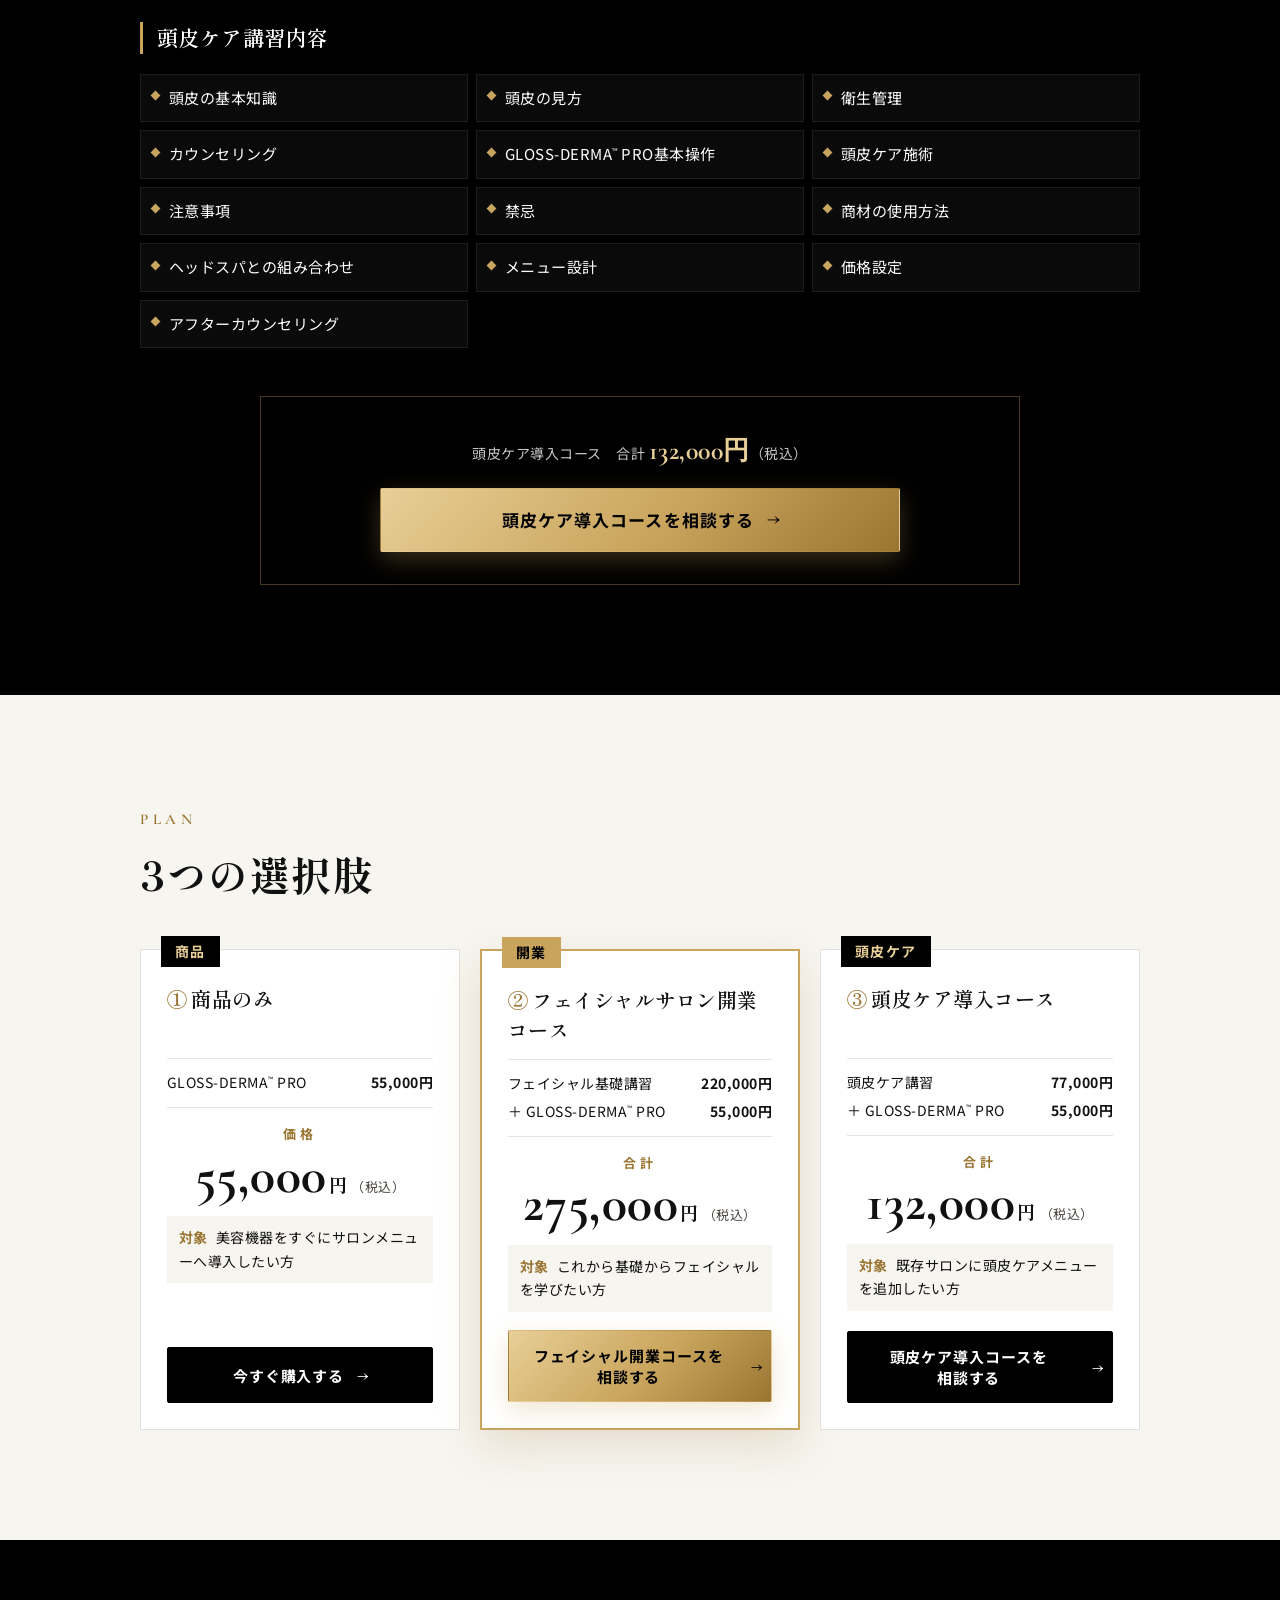
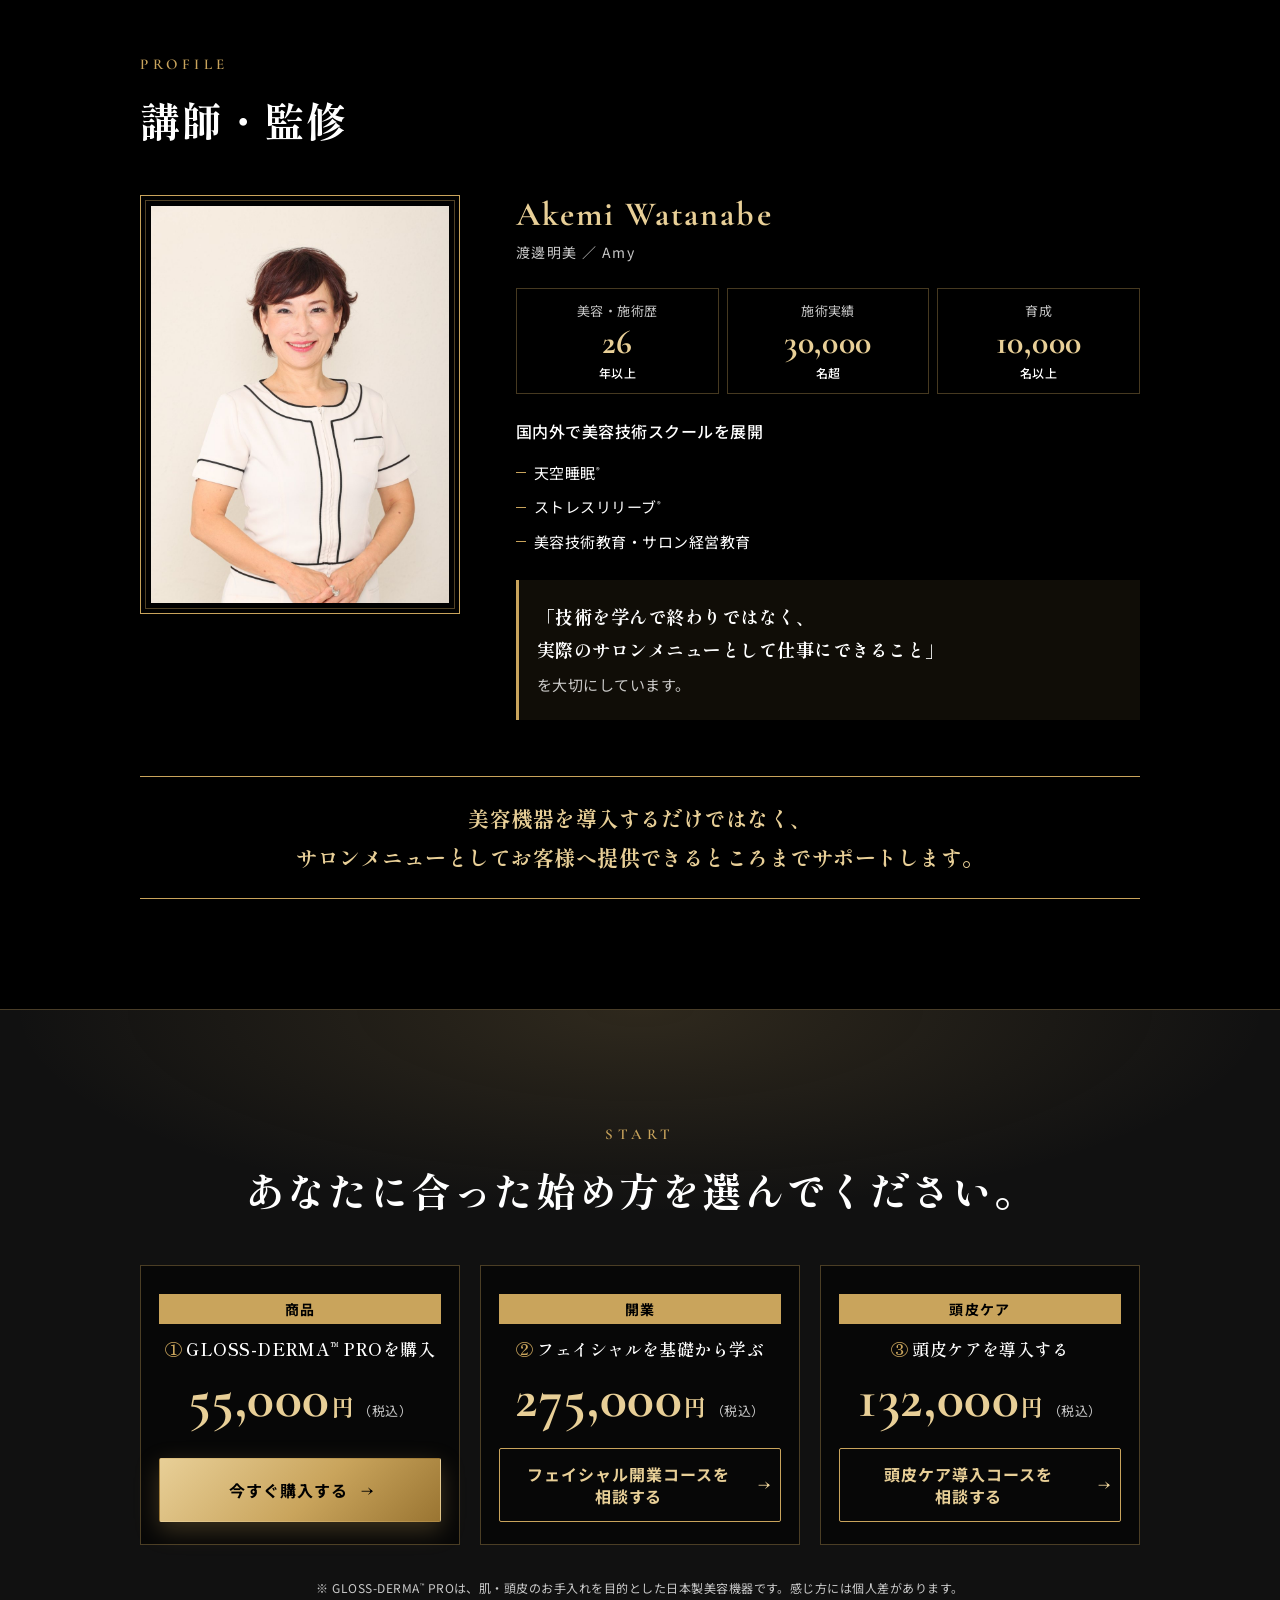
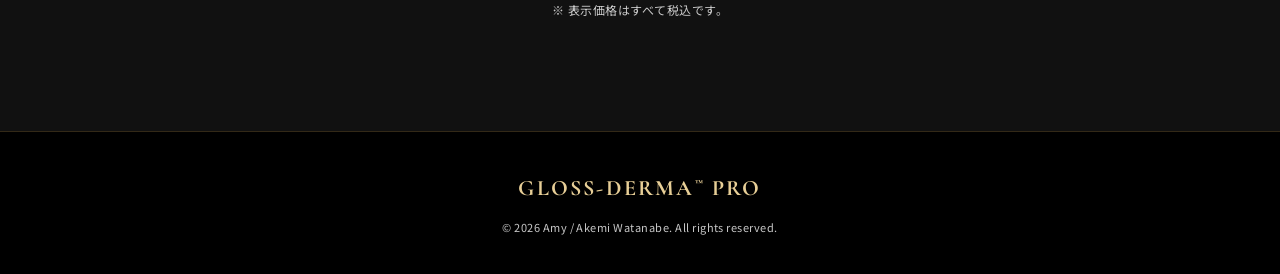
==== commit 7f7eb22b: "GLOSS-DERMA™ PRO LP：商品購入ボタン直下にSquare決済後の案内を追加 - 「ご購入後、発送先確認のため公式LINEへ『GLOSS-DERMA購入』と送信してください」を表示 - " ====
--- a/gloss-derma-pro/index.html
+++ b/gloss-derma-pro/index.html
@@ -105,6 +105,10 @@
           <p class="buy-card__name">GLOSS-DERMA<sup>™</sup> PRO</p>
           <p class="price price--dark"><span class="price__num">55,000</span><span class="price__unit">円</span><span class="price__tax">（税込）</span></p>
           <a href="https://square.link/u/SeOvSrRY" class="btn btn--black btn--lg btn--block js-buy" target="_blank" rel="noopener noreferrer"><span class="btn__label">GLOSS-DERMA<sup>™</sup> PROを<wbr>購入する</span><span class="btn__arrow" aria-hidden="true">→</span></a>
+          <div class="after-buy">
+            <p class="after-buy__text">ご購入後、発送先確認のため<br>公式LINEへ<span class="after-buy__keyword">『GLOSS-DERMA購入』</span>と<wbr>送信してください</p>
+            <a href="https://lin.ee/C0byPWO" class="after-buy__link" target="_blank" rel="noopener noreferrer">公式LINEを開く<span aria-hidden="true">→</span></a>
+          </div>
           <p class="note-sm note-sm--dark">Square の決済ページへ移動します</p>
         </div>
       </div>
@@ -204,7 +208,7 @@
 
       <div class="cta-block">
         <p class="cta-block__lead">フェイシャルサロン開業コース　合計 <strong>275,000円</strong>（税込）</p>
-        <a href="https://lin.ee/FCeqwRp" class="btn btn--gold btn--lg btn--block js-course" target="_blank" rel="noopener noreferrer" data-course="facial"><span class="btn__label">フェイシャル開業コースを<wbr>相談する</span><span class="btn__arrow" aria-hidden="true">→</span></a>
+        <a href="https://lin.ee/C0byPWO" class="btn btn--gold btn--lg btn--block js-course" target="_blank" rel="noopener noreferrer" data-course="facial"><span class="btn__label">フェイシャル開業コースを<wbr>相談する</span><span class="btn__arrow" aria-hidden="true">→</span></a>
       </div>
     </div>
   </section>
@@ -262,7 +266,7 @@
 
       <div class="cta-block">
         <p class="cta-block__lead">頭皮ケア導入コース　合計 <strong>132,000円</strong>（税込）</p>
-        <a href="https://lin.ee/FCeqwRp" class="btn btn--gold btn--lg btn--block js-course" target="_blank" rel="noopener noreferrer" data-course="scalp"><span class="btn__label">頭皮ケア導入コースを<wbr>相談する</span><span class="btn__arrow" aria-hidden="true">→</span></a>
+        <a href="https://lin.ee/C0byPWO" class="btn btn--gold btn--lg btn--block js-course" target="_blank" rel="noopener noreferrer" data-course="scalp"><span class="btn__label">頭皮ケア導入コースを<wbr>相談する</span><span class="btn__arrow" aria-hidden="true">→</span></a>
       </div>
     </div>
   </section>
@@ -299,7 +303,7 @@
             <span class="price price--dark"><span class="price__num">275,000</span><span class="price__unit">円</span><span class="price__tax">（税込）</span></span>
           </p>
           <p class="plan-card__for"><span>対象</span>これから基礎からフェイシャルを学びたい方</p>
-          <a href="https://lin.ee/FCeqwRp" class="btn btn--gold btn--block js-course" target="_blank" rel="noopener noreferrer" data-course="facial"><span class="btn__label">フェイシャル開業コースを<wbr>相談する</span><span class="btn__arrow" aria-hidden="true">→</span></a>
+          <a href="https://lin.ee/C0byPWO" class="btn btn--gold btn--block js-course" target="_blank" rel="noopener noreferrer" data-course="facial"><span class="btn__label">フェイシャル開業コースを<wbr>相談する</span><span class="btn__arrow" aria-hidden="true">→</span></a>
         </article>
 
         <article class="plan-card">
@@ -314,7 +318,7 @@
             <span class="price price--dark"><span class="price__num">132,000</span><span class="price__unit">円</span><span class="price__tax">（税込）</span></span>
           </p>
           <p class="plan-card__for"><span>対象</span>既存サロンに頭皮ケアメニューを追加したい方</p>
-          <a href="https://lin.ee/FCeqwRp" class="btn btn--black btn--block js-course" target="_blank" rel="noopener noreferrer" data-course="scalp"><span class="btn__label">頭皮ケア導入コースを<wbr>相談する</span><span class="btn__arrow" aria-hidden="true">→</span></a>
+          <a href="https://lin.ee/C0byPWO" class="btn btn--black btn--block js-course" target="_blank" rel="noopener noreferrer" data-course="scalp"><span class="btn__label">頭皮ケア導入コースを<wbr>相談する</span><span class="btn__arrow" aria-hidden="true">→</span></a>
         </article>
       </div>
     </div>
@@ -369,13 +373,13 @@
           <p class="final-card__tag">開業</p>
           <h3 class="final-card__title"><span>②</span>フェイシャルを基礎から学ぶ</h3>
           <p class="price"><span class="price__num">275,000</span><span class="price__unit">円</span><span class="price__tax">（税込）</span></p>
-          <a href="https://lin.ee/FCeqwRp" class="btn btn--outline btn--lg btn--block js-course" target="_blank" rel="noopener noreferrer" data-course="facial"><span class="btn__label">フェイシャル開業コースを<wbr>相談する</span><span class="btn__arrow" aria-hidden="true">→</span></a>
+          <a href="https://lin.ee/C0byPWO" class="btn btn--outline btn--lg btn--block js-course" target="_blank" rel="noopener noreferrer" data-course="facial"><span class="btn__label">フェイシャル開業コースを<wbr>相談する</span><span class="btn__arrow" aria-hidden="true">→</span></a>
         </div>
         <div class="final-card">
           <p class="final-card__tag">頭皮ケア</p>
           <h3 class="final-card__title"><span>③</span>頭皮ケアを導入する</h3>
           <p class="price"><span class="price__num">132,000</span><span class="price__unit">円</span><span class="price__tax">（税込）</span></p>
-          <a href="https://lin.ee/FCeqwRp" class="btn btn--outline btn--lg btn--block js-course" target="_blank" rel="noopener noreferrer" data-course="scalp"><span class="btn__label">頭皮ケア導入コースを<wbr>相談する</span><span class="btn__arrow" aria-hidden="true">→</span></a>
+          <a href="https://lin.ee/C0byPWO" class="btn btn--outline btn--lg btn--block js-course" target="_blank" rel="noopener noreferrer" data-course="scalp"><span class="btn__label">頭皮ケア導入コースを<wbr>相談する</span><span class="btn__arrow" aria-hidden="true">→</span></a>
         </div>
       </div>
       <p class="disclaimer">※ GLOSS-DERMA<sup>™</sup> PROは、肌・頭皮のお手入れを目的とした日本製美容機器です。感じ方には個人差があります。<br>※ 表示価格はすべて税込です。</p>
--- a/gloss-derma-pro/css/style.css
+++ b/gloss-derma-pro/css/style.css
@@ -474,6 +474,37 @@
   letter-spacing: 0.08em;
 }
 .buy-card .price { margin-bottom: 20px; }
+.after-buy {
+  margin-top: 12px;
+  padding: 12px 14px;
+  background: var(--black);
+  border: 1px solid var(--gold);
+  text-align: center;
+}
+.after-buy__text {
+  font-size: 13px;
+  line-height: 1.75;
+  color: var(--white);
+  word-break: keep-all;
+  overflow-wrap: anywhere;
+}
+.after-buy__keyword { color: var(--gold-light); font-weight: 700; white-space: nowrap; }
+.after-buy__link {
+  display: inline-flex;
+  align-items: center;
+  gap: 6px;
+  min-height: 40px;
+  margin-top: 8px;
+  padding: 6px 18px;
+  border: 1px solid var(--gold);
+  color: var(--gold-light);
+  font-size: 13px;
+  font-weight: 700;
+  letter-spacing: 0.06em;
+  text-decoration: none;
+  transition: background .2s ease;
+}
+.after-buy__link:hover { background: rgba(201, 164, 92, 0.15); }
 
 /* ---------- Recommend ---------- */
 .check-list { display: grid; gap: 10px; }
@@ -1024,6 +1055,15 @@
   .final-card .price__num { font-size: 56px; }
 }
 
+/* 幅320px前後の小型端末（iPhone SE 第1世代・画面表示「拡大」設定など） */
+@media (max-width: 359px) {
+  :root { --pad-x: 16px; }
+  .logo { font-size: 16px; letter-spacing: 0.04em; }
+  .site-header .btn--sm { padding: 8px 10px; font-size: 12px; }
+  .sticky-bar__num { font-size: 18px; }
+  .sticky-bar .btn { padding: 8px 12px; font-size: 13px; }
+}
+
 @media (prefers-reduced-motion: reduce) {
   html { scroll-behavior: auto; }
   .btn, .sticky-bar { transition: none; }
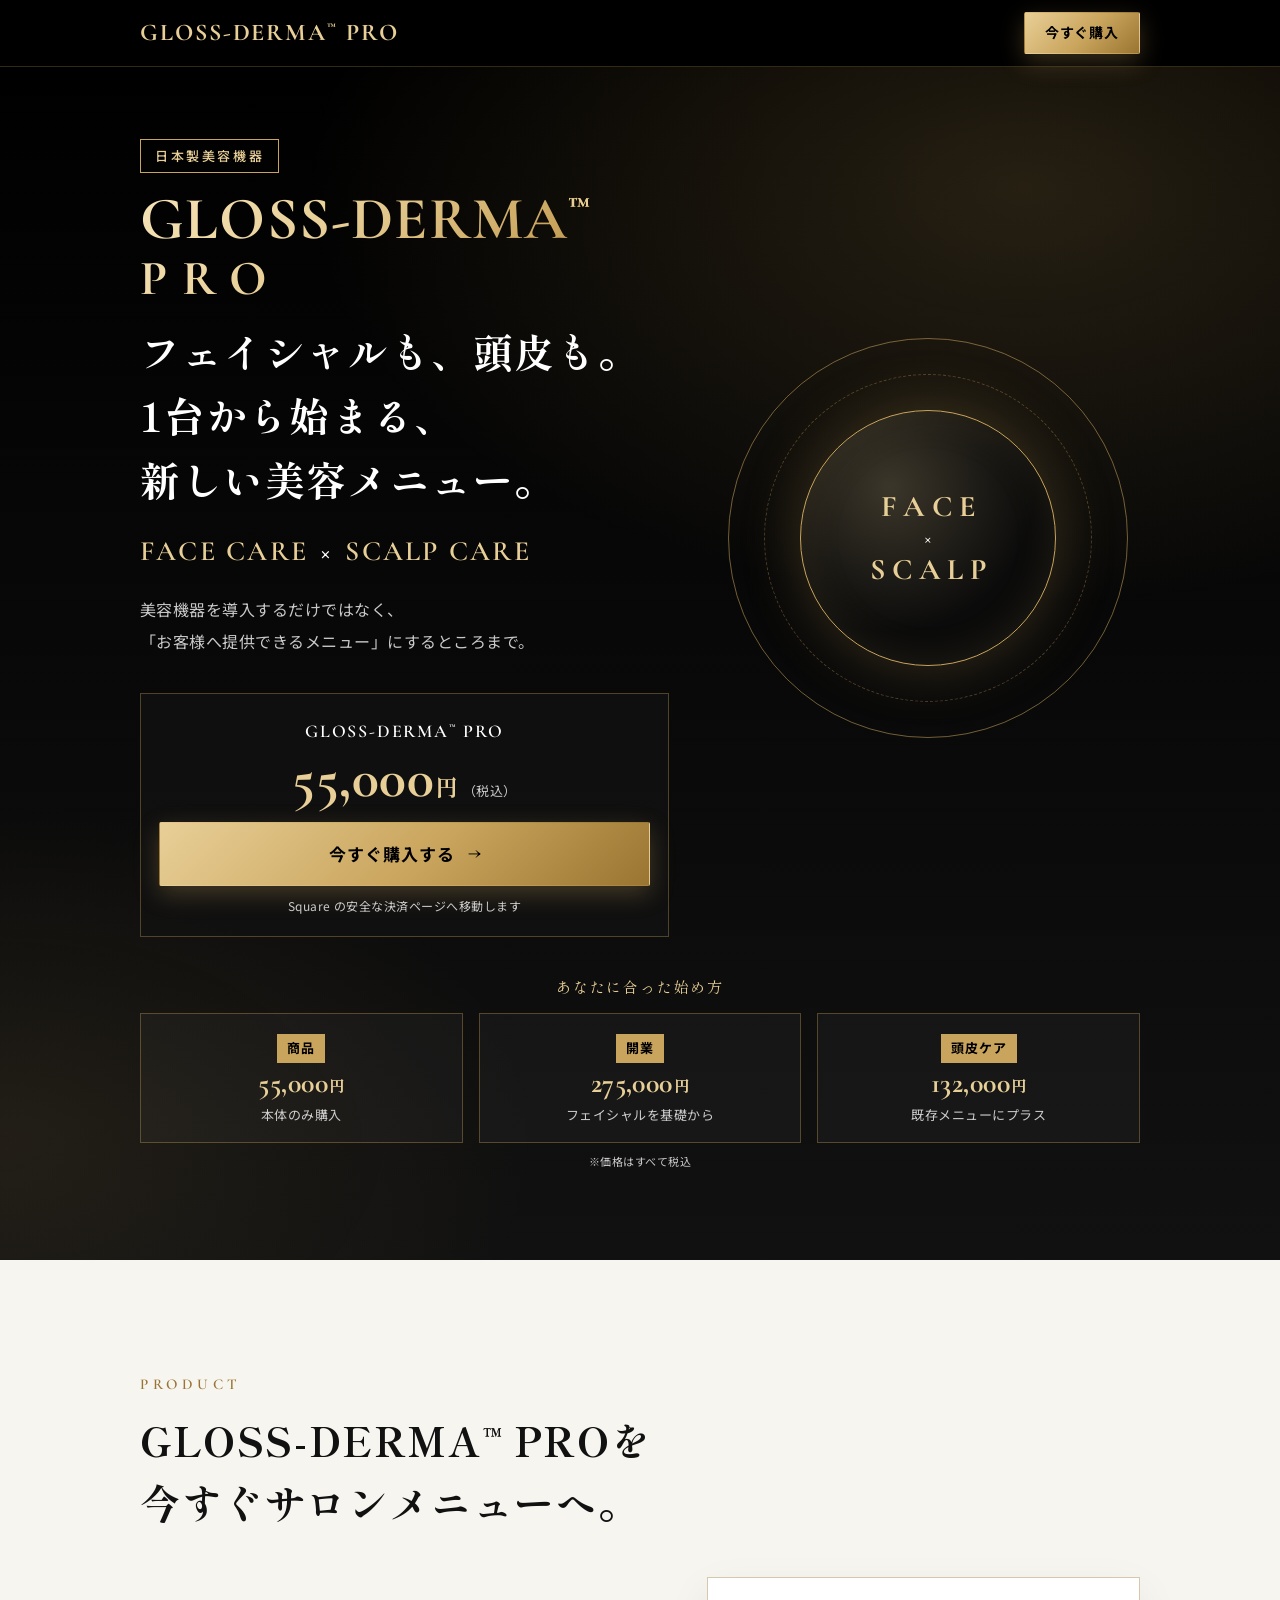
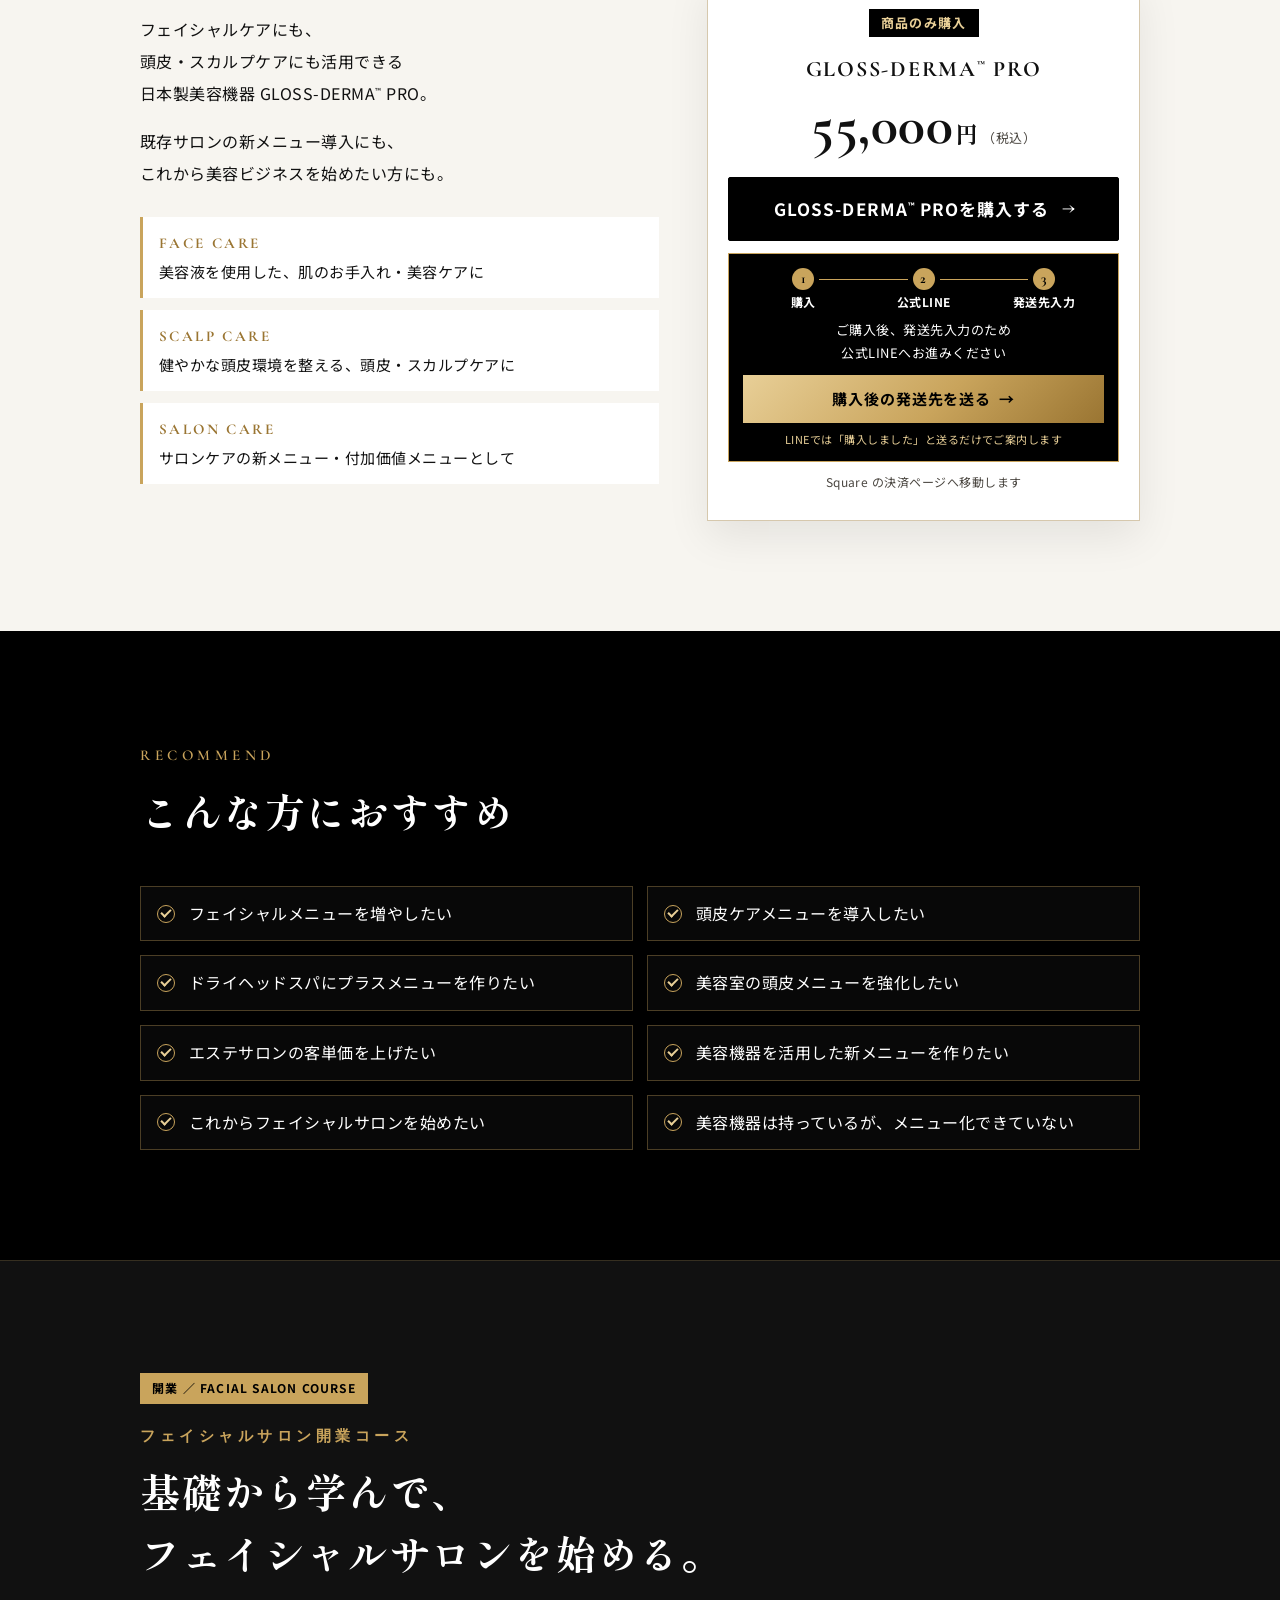
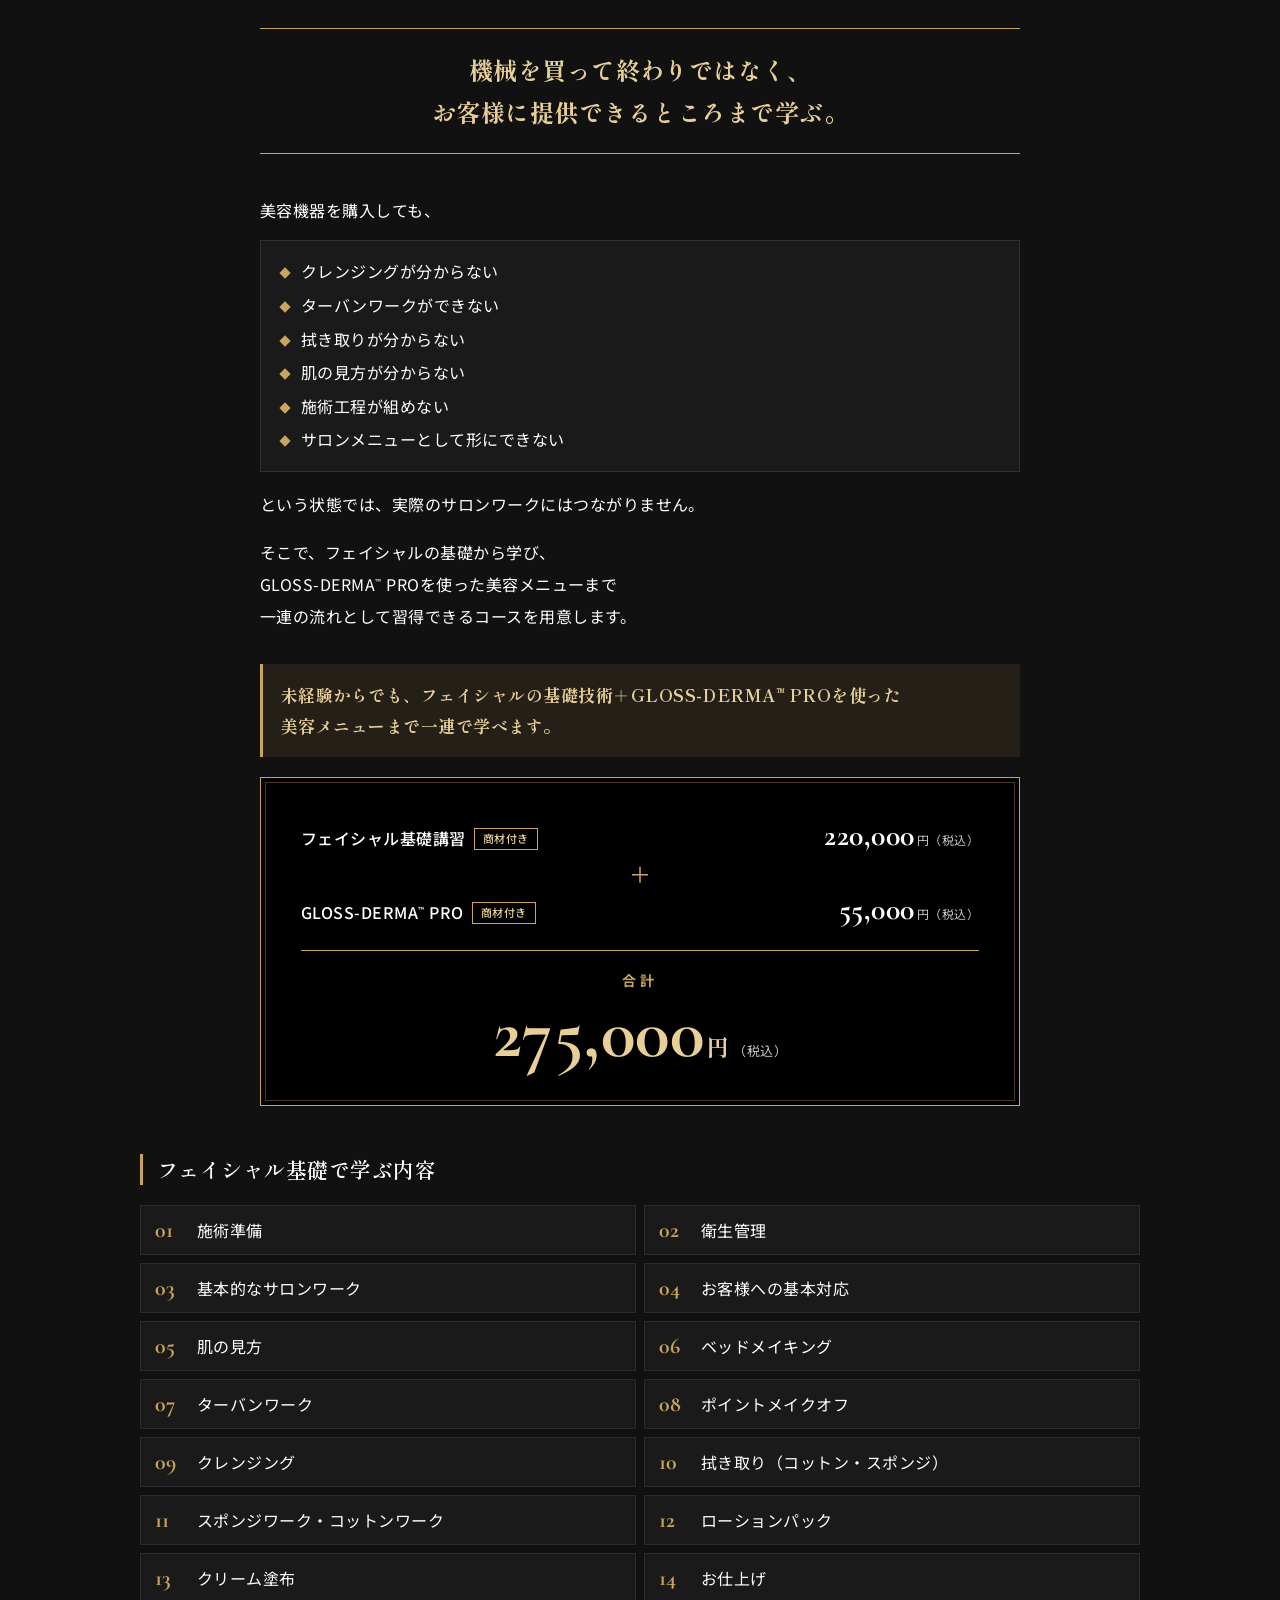
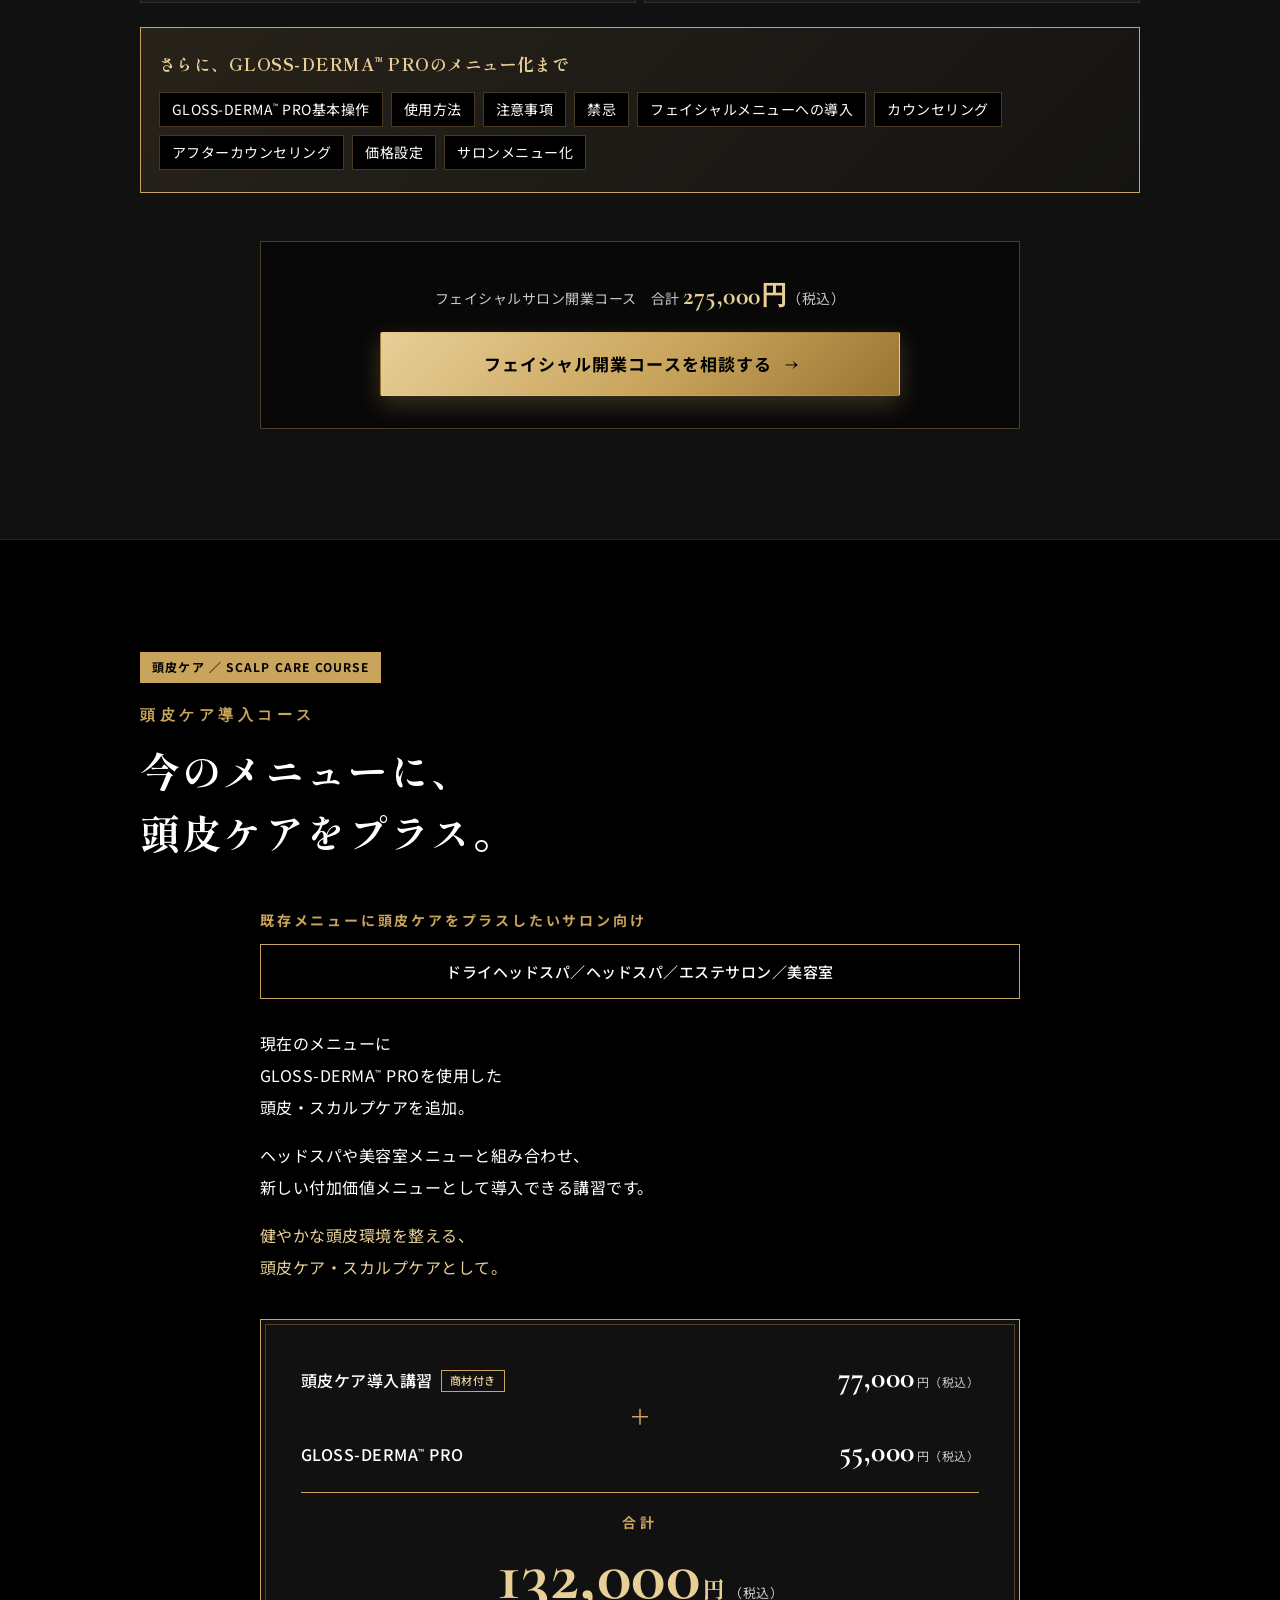
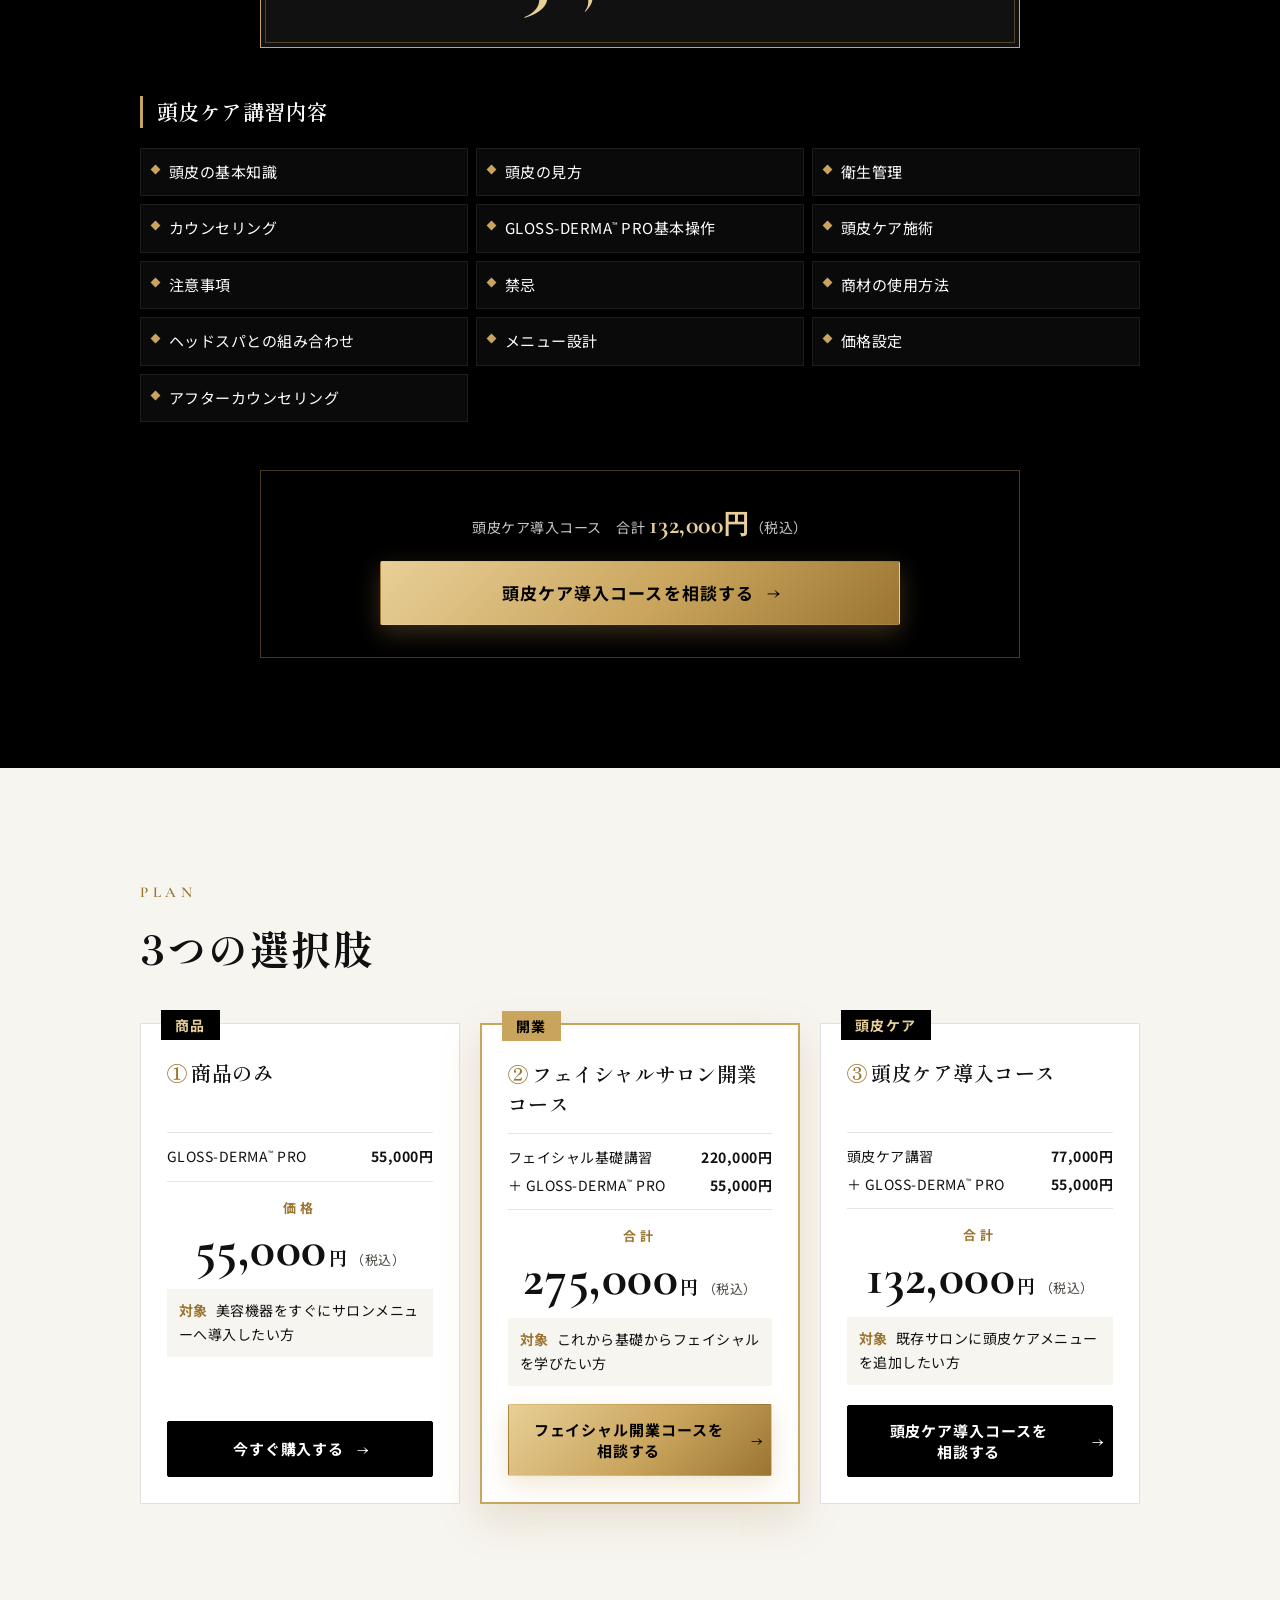
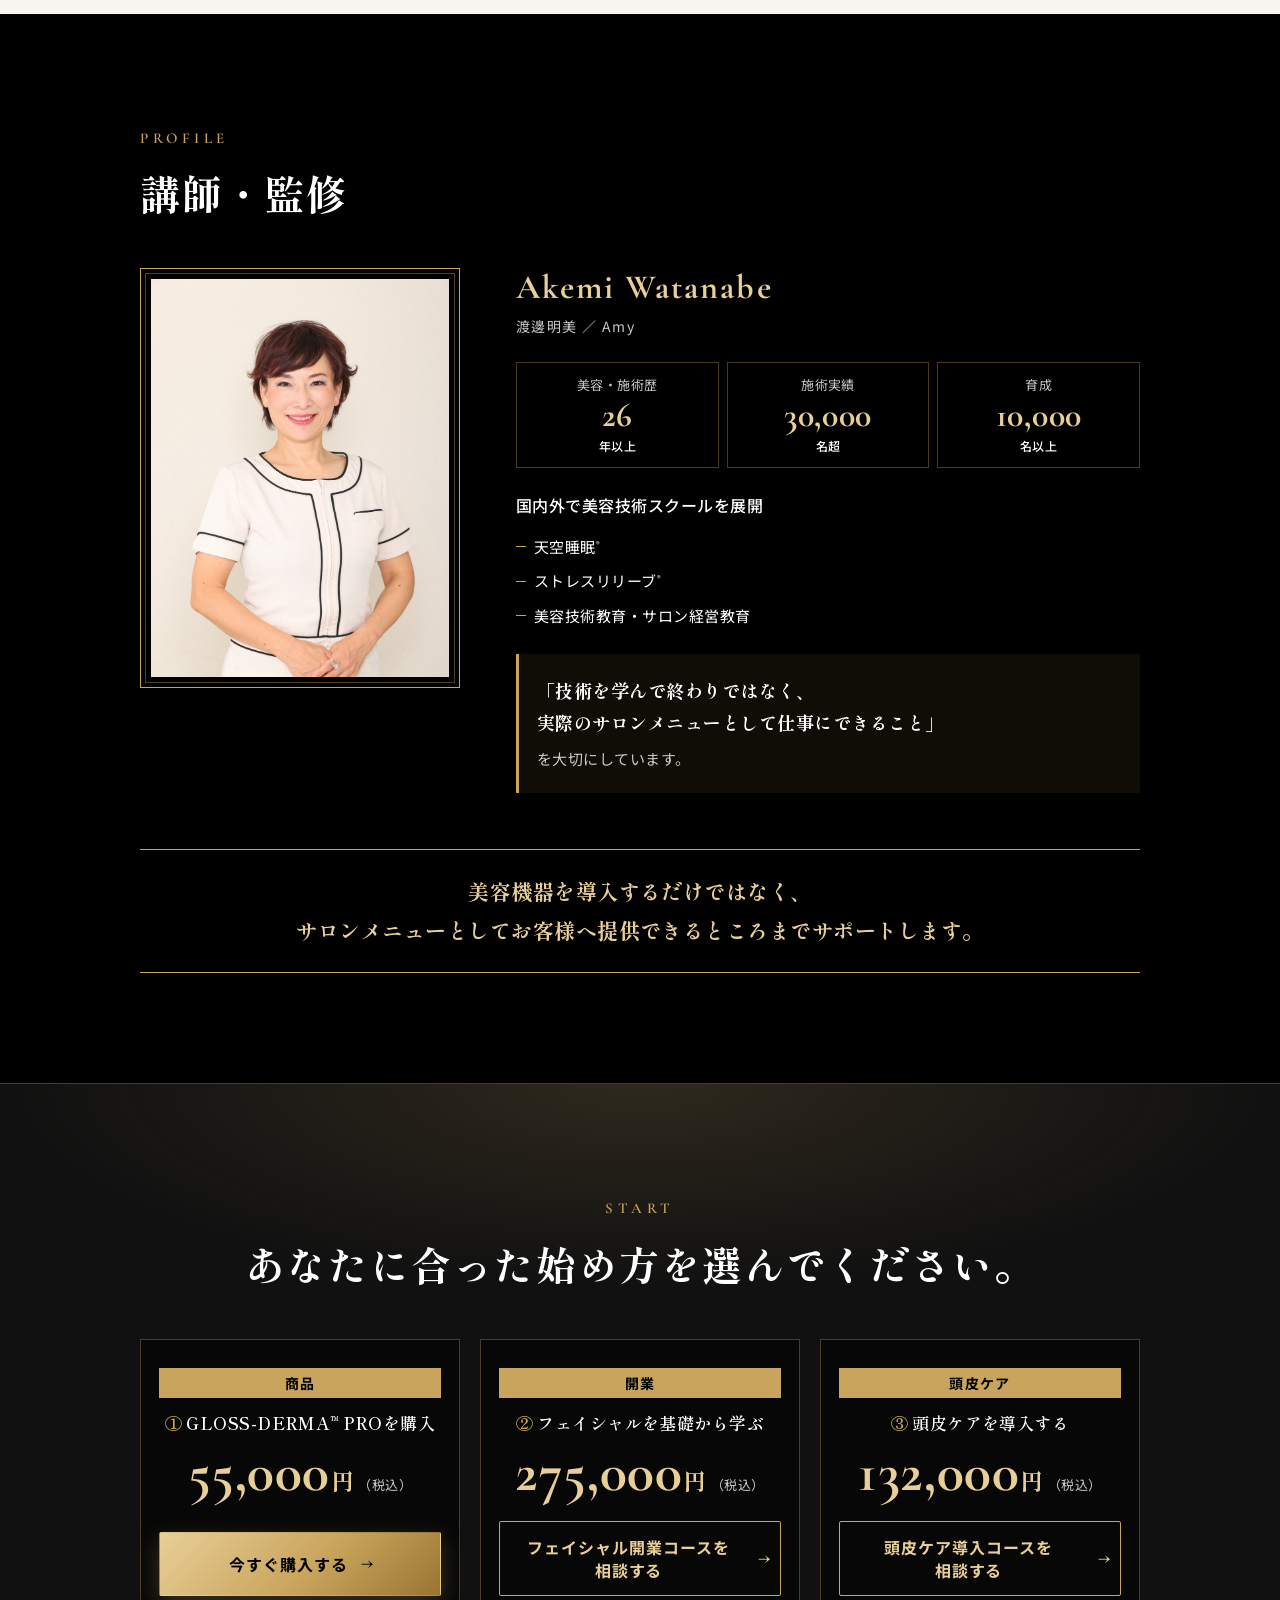
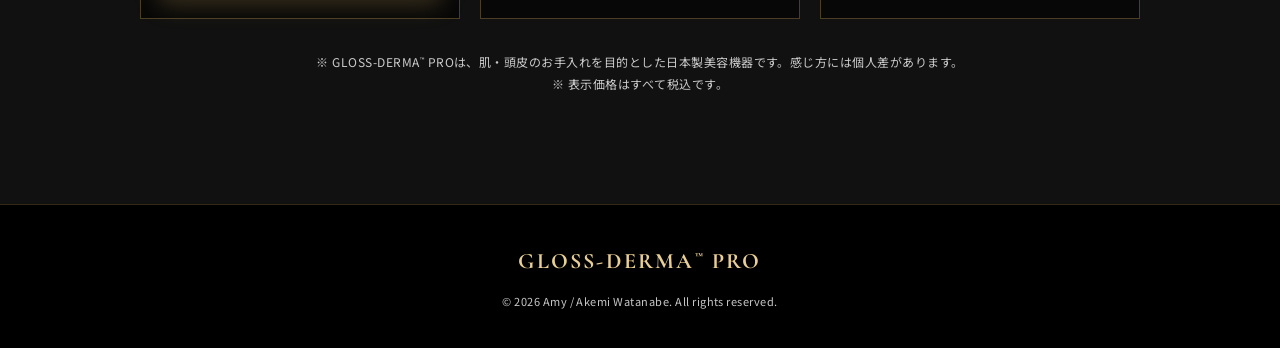
==== commit e8dcf392: "GLOSS-DERMA™ PRO LP：購入後の導線を「購入→公式LINE→発送先入力」に変更 - 案内文を「ご購入後、発送先入力のため公式LINEへお進みください」に変更 - LINEボタン名を「購" ====
--- a/gloss-derma-pro/index.html
+++ b/gloss-derma-pro/index.html
@@ -106,8 +106,14 @@
           <p class="price price--dark"><span class="price__num">55,000</span><span class="price__unit">円</span><span class="price__tax">（税込）</span></p>
           <a href="https://square.link/u/SeOvSrRY" class="btn btn--black btn--lg btn--block js-buy" target="_blank" rel="noopener noreferrer"><span class="btn__label">GLOSS-DERMA<sup>™</sup> PROを<wbr>購入する</span><span class="btn__arrow" aria-hidden="true">→</span></a>
           <div class="after-buy">
-            <p class="after-buy__text">ご購入後、発送先確認のため<br>公式LINEへ<span class="after-buy__keyword">『GLOSS-DERMA購入』</span>と<wbr>送信してください</p>
-            <a href="https://lin.ee/C0byPWO" class="after-buy__link" target="_blank" rel="noopener noreferrer">公式LINEを開く<span aria-hidden="true">→</span></a>
+            <ol class="after-buy__flow" aria-label="ご購入後の流れ">
+              <li><span class="after-buy__num">1</span>購入</li>
+              <li><span class="after-buy__num">2</span>公式LINE</li>
+              <li><span class="after-buy__num">3</span>発送先入力</li>
+            </ol>
+            <p class="after-buy__text">ご購入後、発送先入力のため<br>公式LINEへお進みください</p>
+            <a href="https://lin.ee/C0byPWO" class="after-buy__link" target="_blank" rel="noopener noreferrer">購入後の発送先を送る<span aria-hidden="true">→</span></a>
+            <p class="after-buy__hint">LINEでは「購入しました」と送るだけでご案内します</p>
           </div>
           <p class="note-sm note-sm--dark">Square の決済ページへ移動します</p>
         </div>
--- a/gloss-derma-pro/css/style.css
+++ b/gloss-derma-pro/css/style.css
@@ -476,10 +476,51 @@
 .buy-card .price { margin-bottom: 20px; }
 .after-buy {
   margin-top: 12px;
-  padding: 12px 14px;
+  padding: 14px 14px 12px;
   background: var(--black);
   border: 1px solid var(--gold);
   text-align: center;
+}
+.after-buy__flow {
+  display: grid;
+  grid-template-columns: repeat(3, minmax(0, 1fr));
+  gap: 0;
+  margin-bottom: 10px;
+}
+.after-buy__flow li {
+  position: relative;
+  display: flex;
+  flex-direction: column;
+  align-items: center;
+  gap: 4px;
+  font-size: 12px;
+  font-weight: 700;
+  line-height: 1.3;
+  color: var(--white);
+  white-space: nowrap;
+}
+.after-buy__flow li + li::before {
+  content: "";
+  position: absolute;
+  top: 11px;
+  left: calc(-50% + 16px);
+  right: calc(50% + 16px);
+  height: 1px;
+  background: var(--gold);
+}
+.after-buy__num {
+  display: inline-flex;
+  align-items: center;
+  justify-content: center;
+  width: 22px;
+  height: 22px;
+  border-radius: 50%;
+  background: var(--gold);
+  color: var(--black);
+  font-family: var(--font-en);
+  font-size: 14px;
+  font-weight: 700;
+  line-height: 1;
 }
 .after-buy__text {
   font-size: 13px;
@@ -488,23 +529,32 @@
   word-break: keep-all;
   overflow-wrap: anywhere;
 }
-.after-buy__keyword { color: var(--gold-light); font-weight: 700; white-space: nowrap; }
 .after-buy__link {
-  display: inline-flex;
+  display: flex;
   align-items: center;
-  gap: 6px;
-  min-height: 40px;
-  margin-top: 8px;
-  padding: 6px 18px;
-  border: 1px solid var(--gold);
-  color: var(--gold-light);
-  font-size: 13px;
+  justify-content: center;
+  gap: 8px;
+  width: 100%;
+  min-height: 48px;
+  margin-top: 10px;
+  padding: 10px 16px;
+  background: linear-gradient(135deg, var(--gold-light) 0%, var(--gold) 55%, var(--gold-deep) 100%);
+  color: var(--black);
+  font-size: 15px;
   font-weight: 700;
   letter-spacing: 0.06em;
   text-decoration: none;
-  transition: background .2s ease;
-}
-.after-buy__link:hover { background: rgba(201, 164, 92, 0.15); }
+  transition: box-shadow .2s ease;
+}
+.after-buy__link:hover { box-shadow: 0 6px 18px rgba(201, 164, 92, 0.4); }
+.after-buy__hint {
+  margin-top: 8px;
+  font-size: 11px;
+  line-height: 1.6;
+  color: var(--gold-light);
+  word-break: keep-all;
+  overflow-wrap: anywhere;
+}
 
 /* ---------- Recommend ---------- */
 .check-list { display: grid; gap: 10px; }
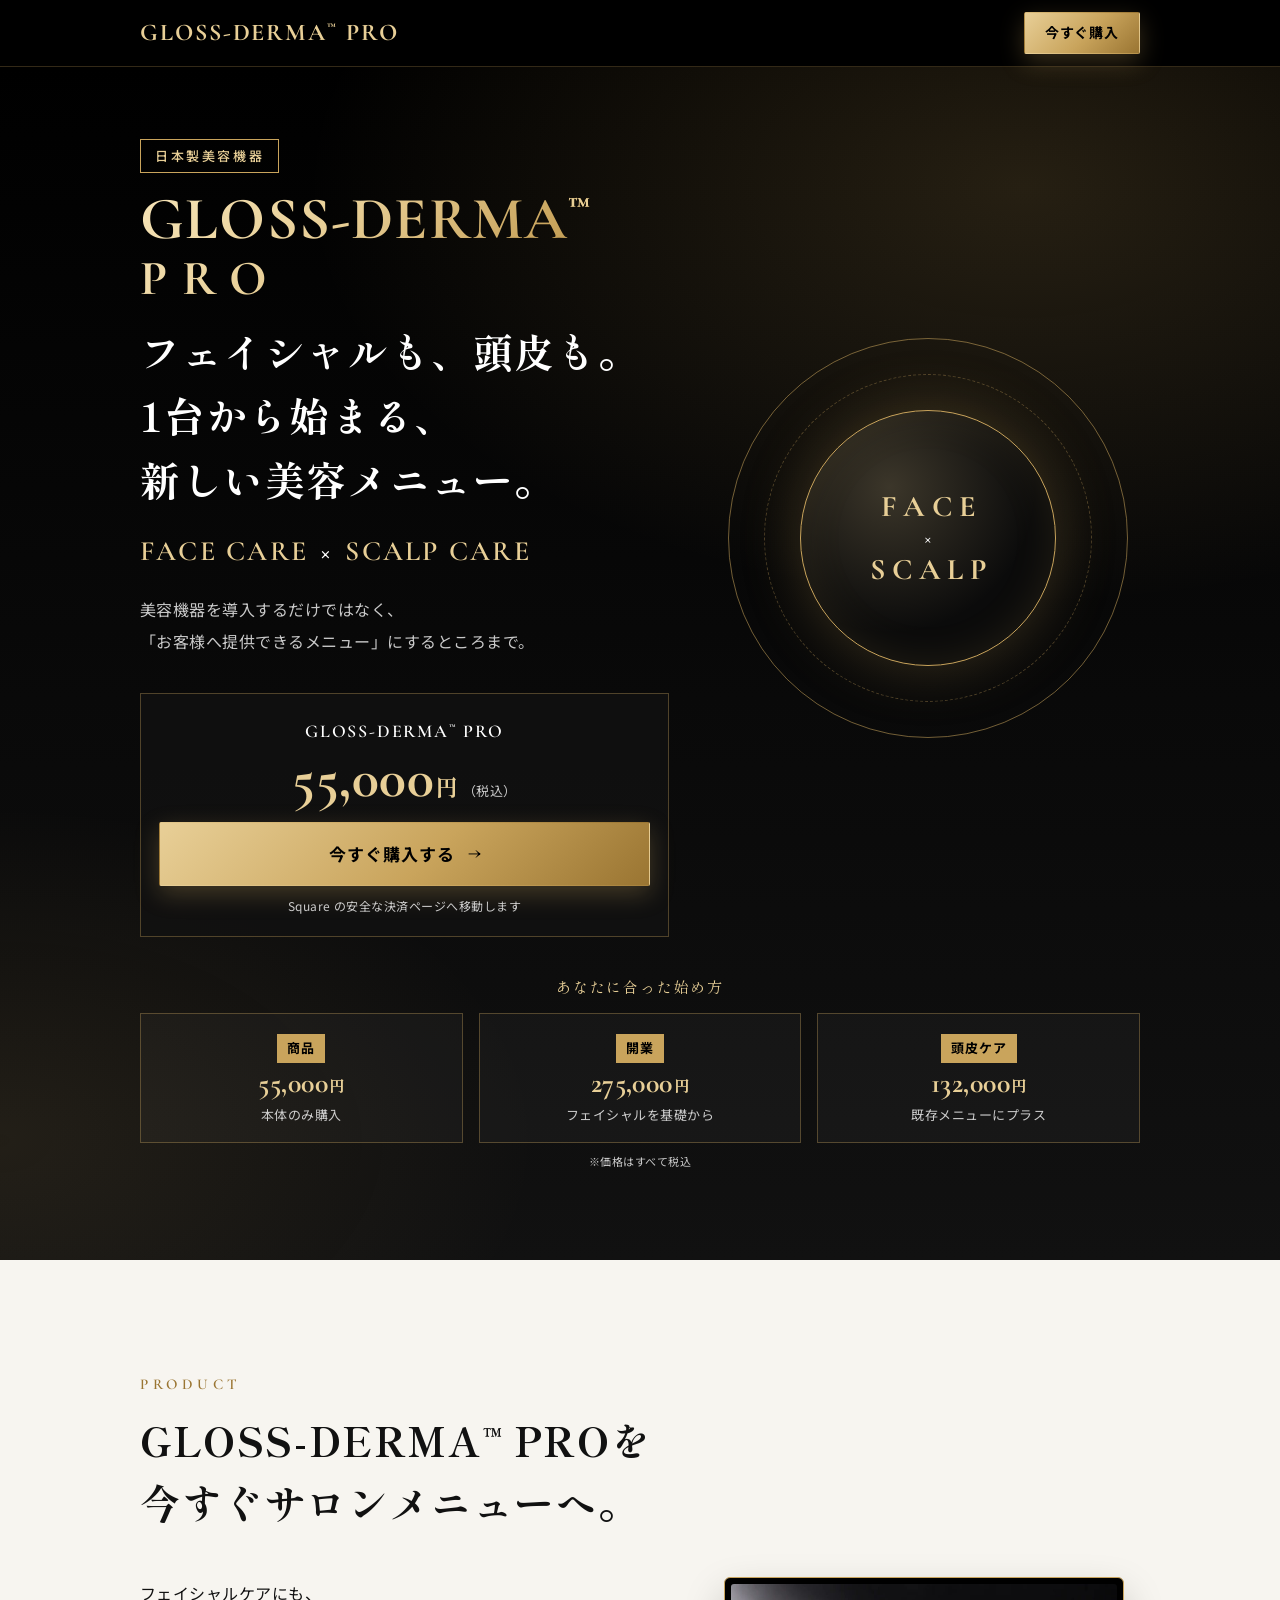
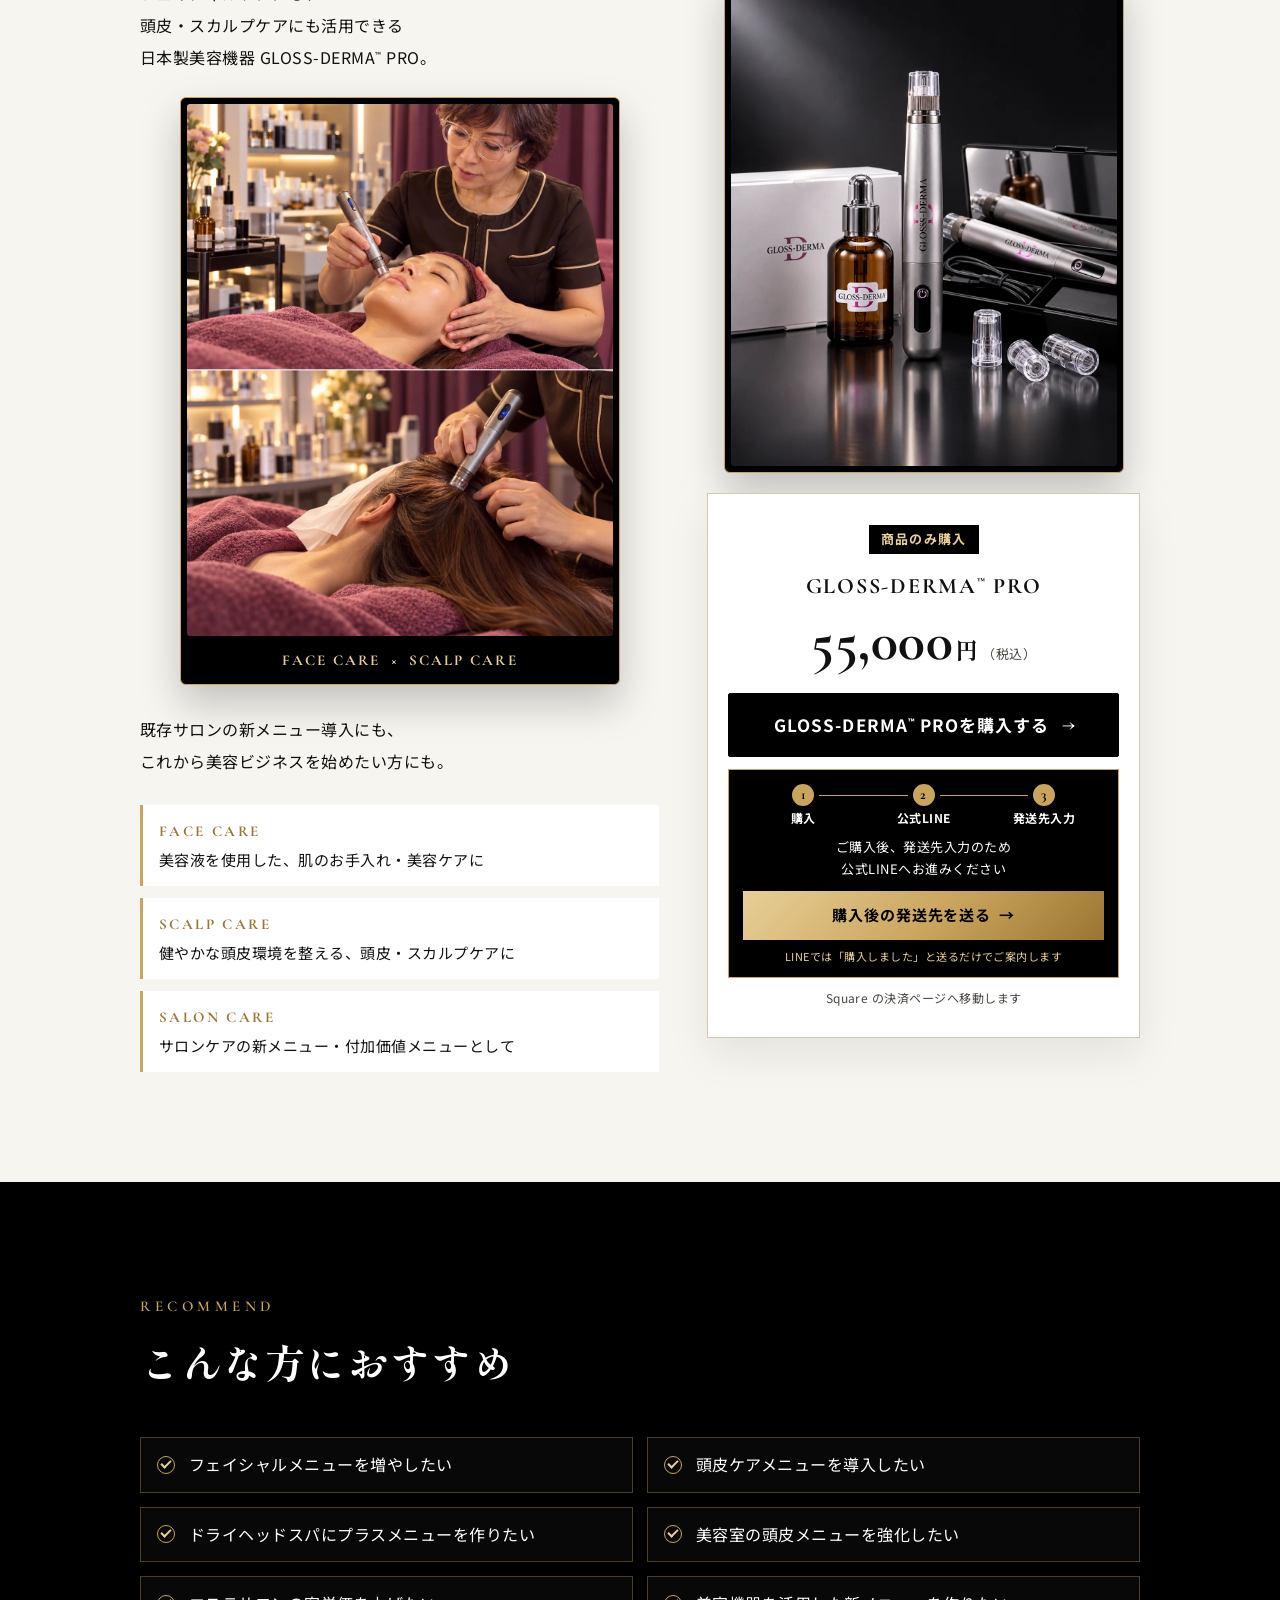
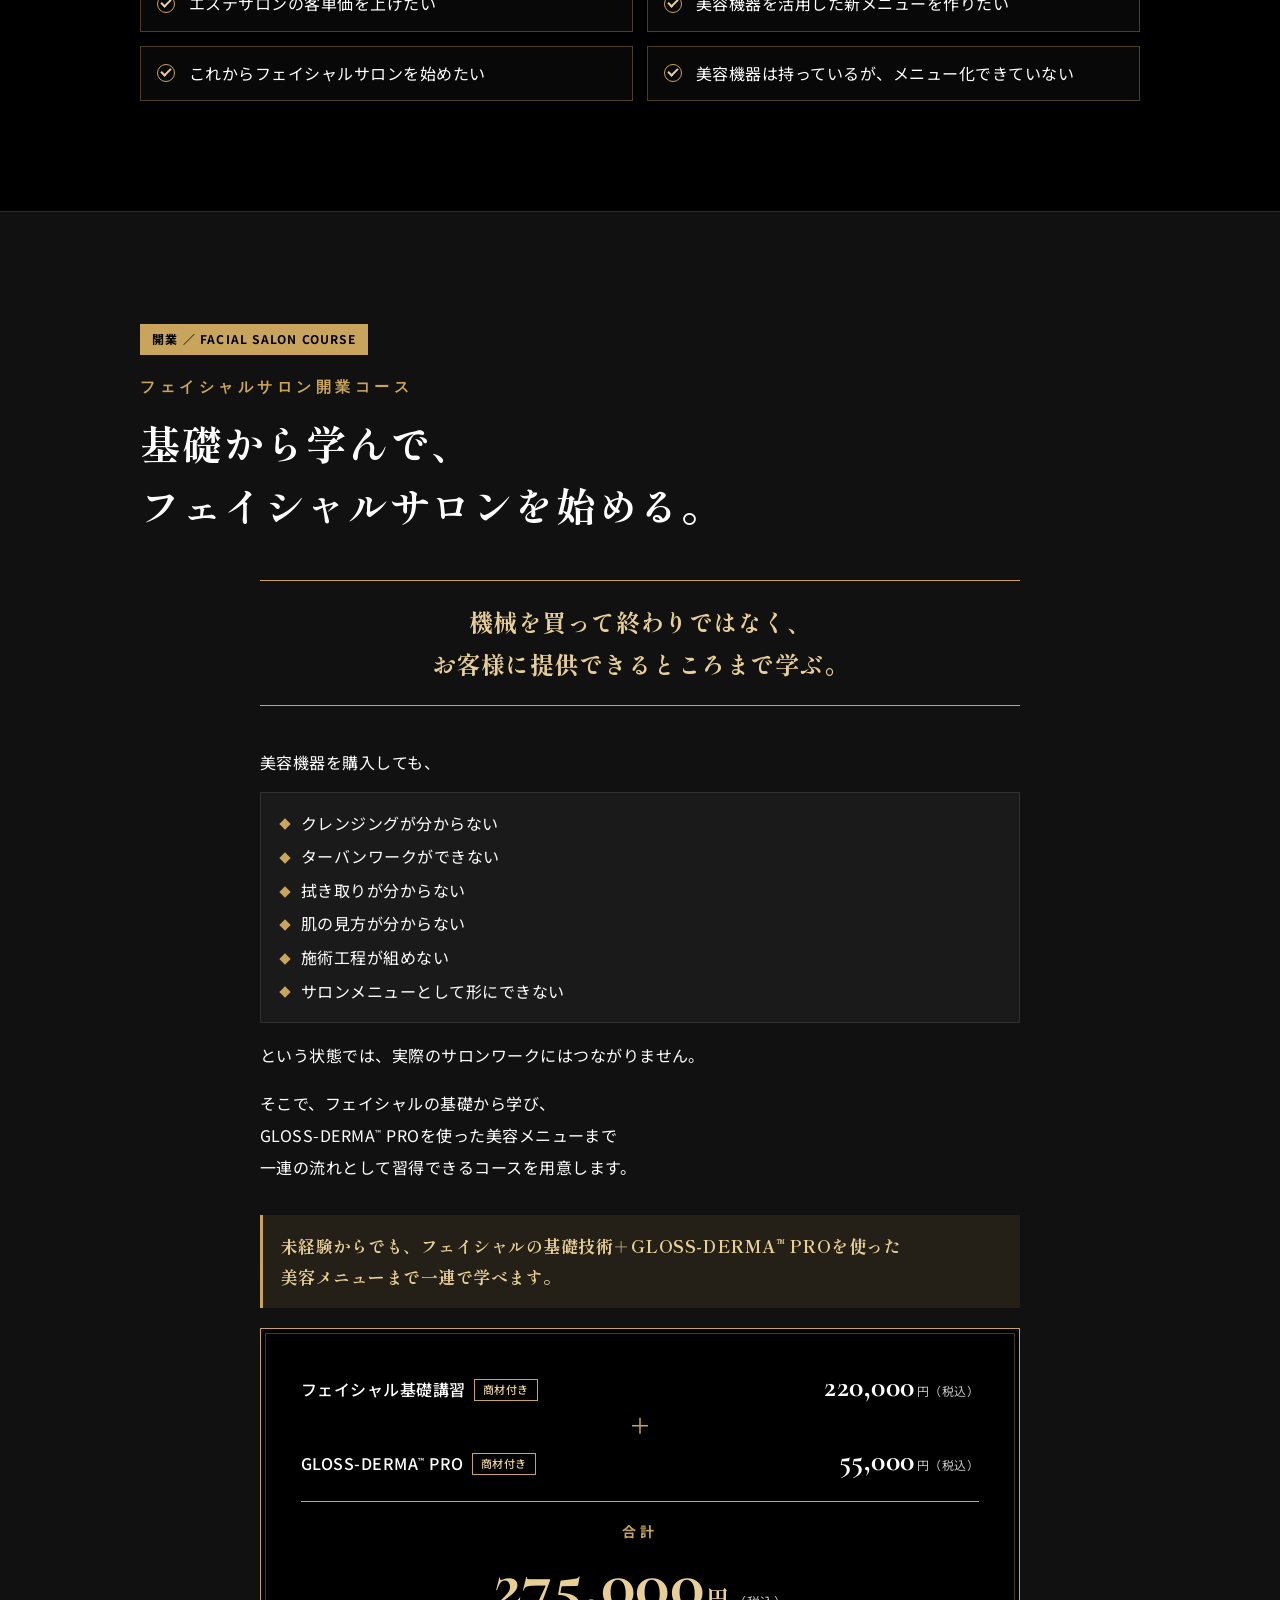
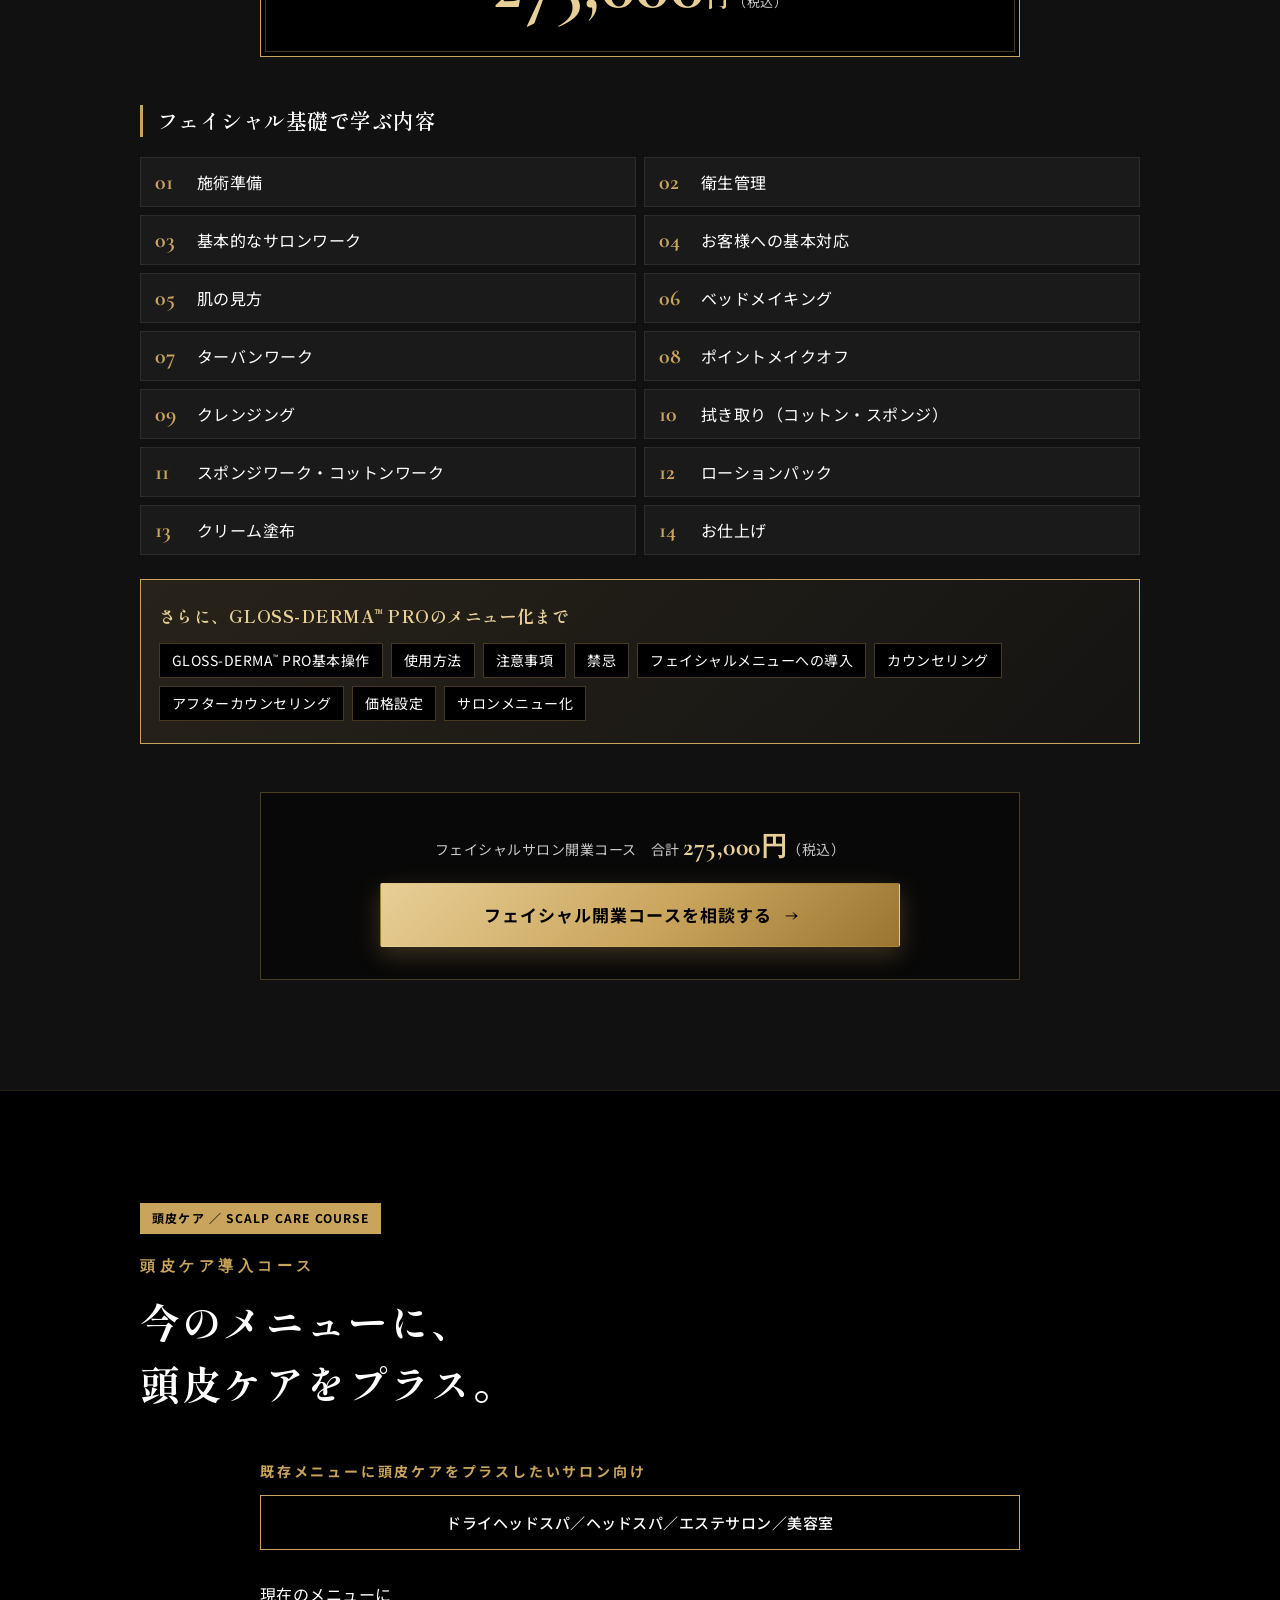
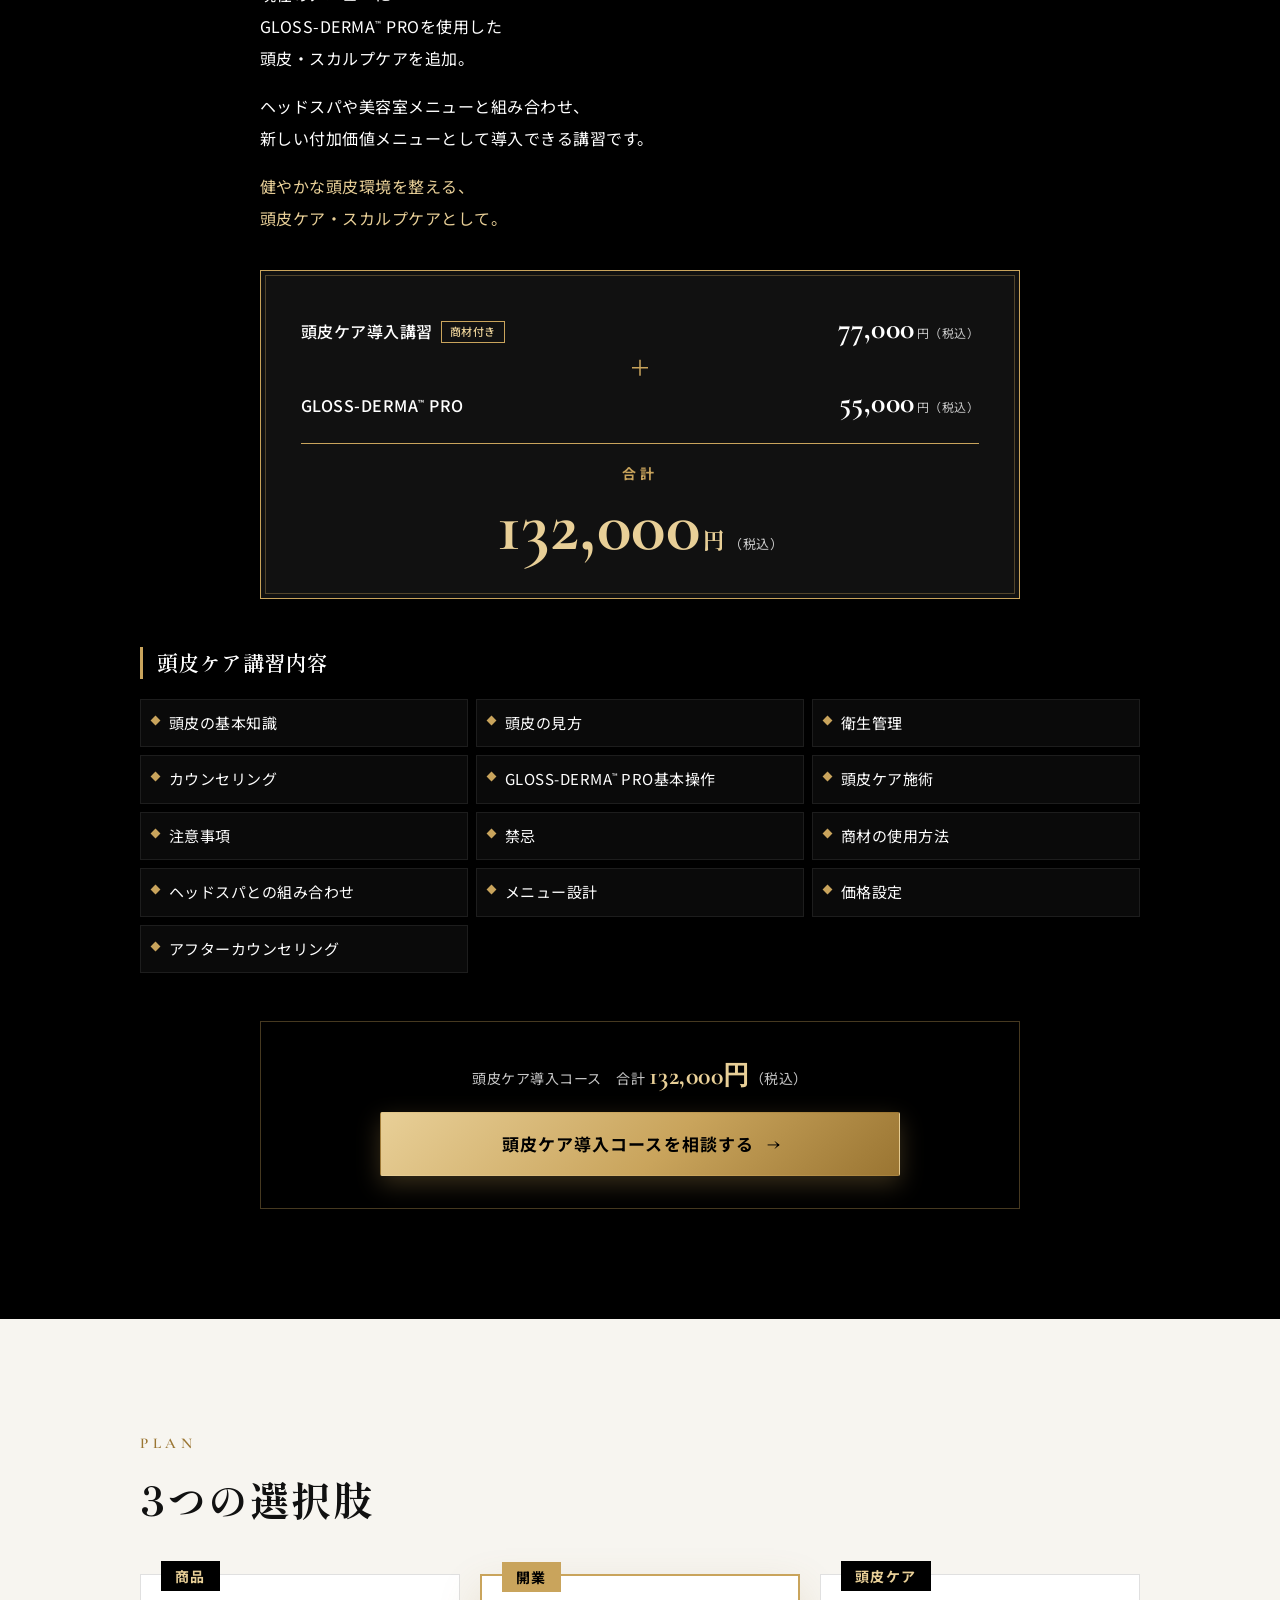
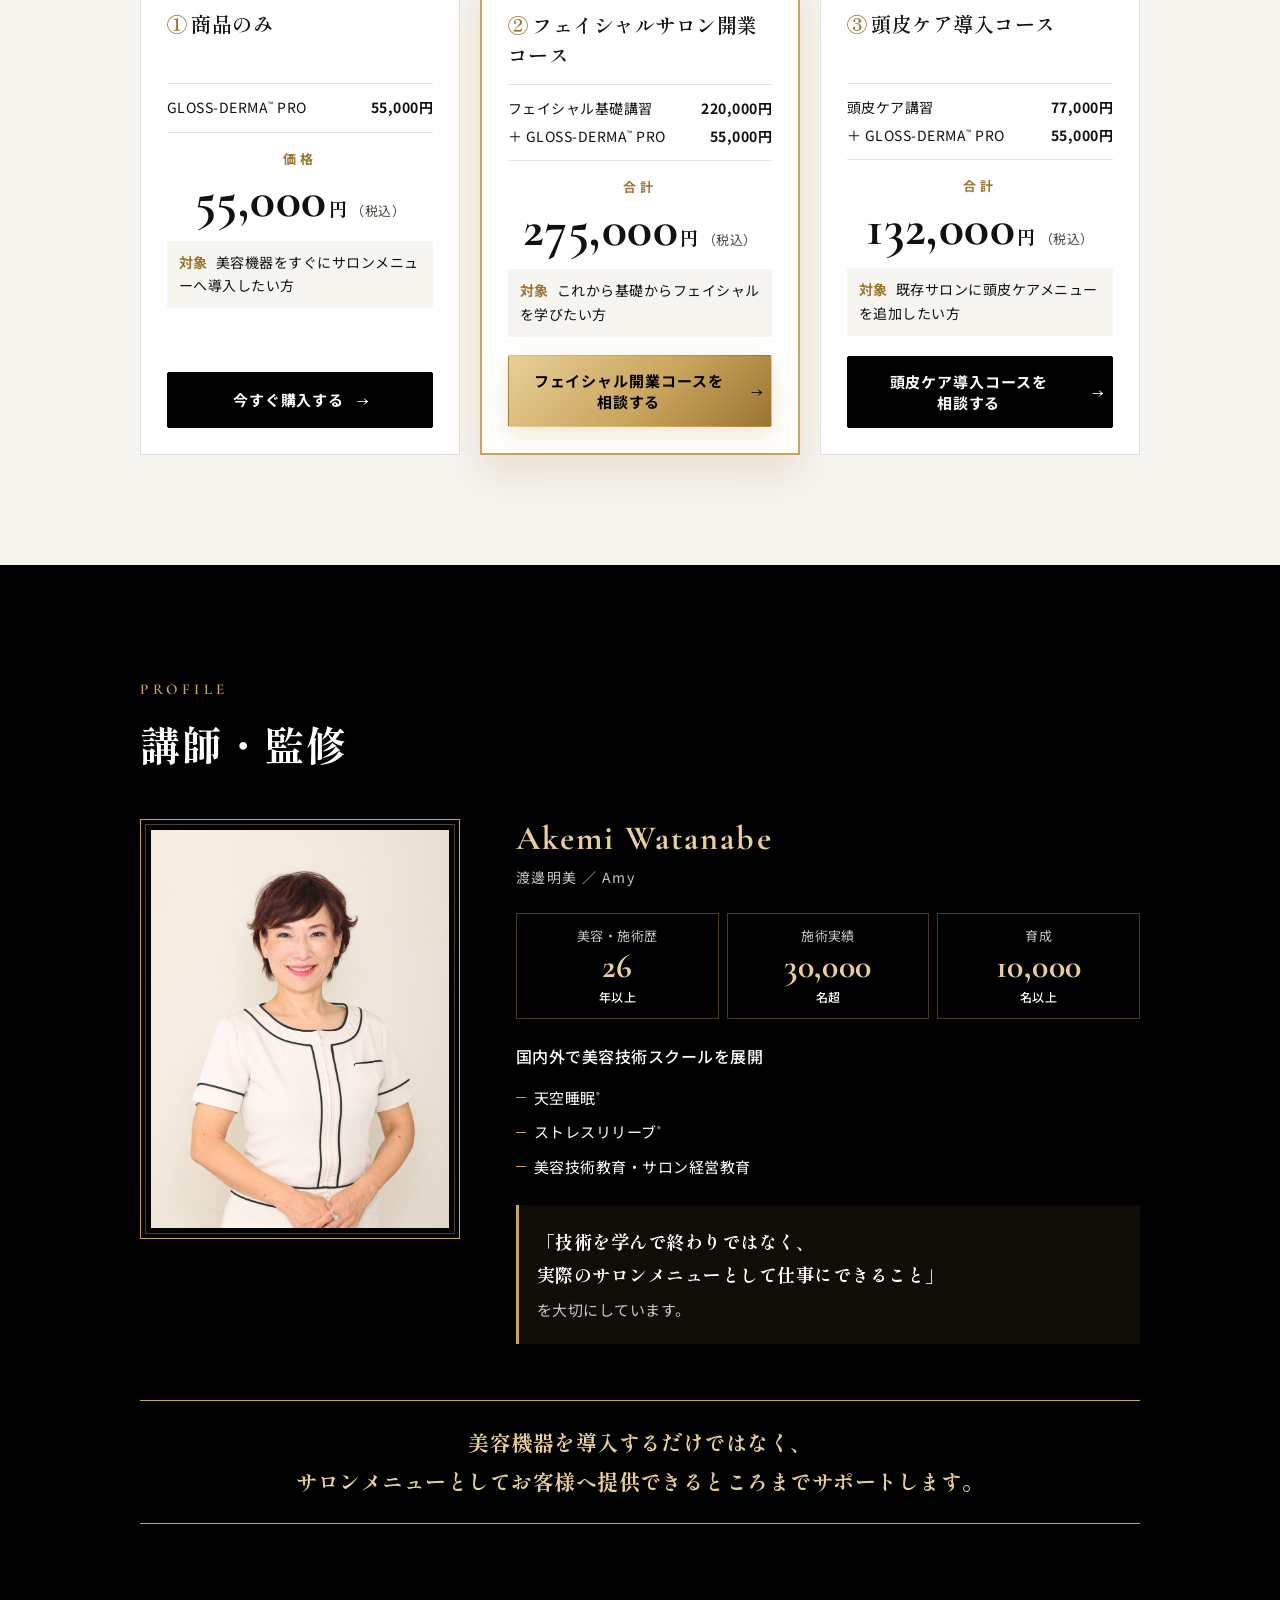
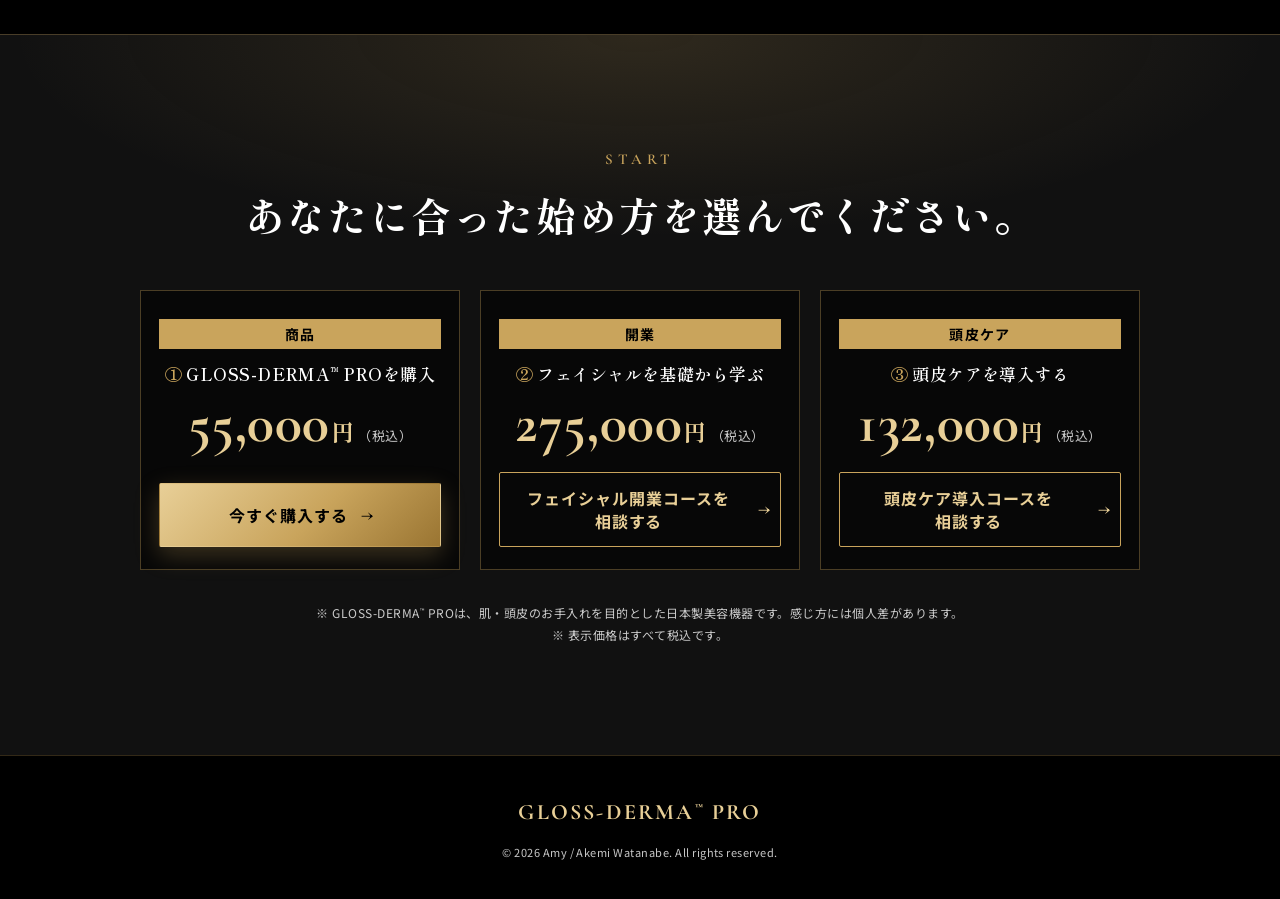
==== commit 1bac0a3d: "GLOSS-DERMA™ PRO LP：商品画像2枚を追加 - images/product-set.jpg：購入カード（55,000円・税込）の直前に商品セット画像を配置 - images/face" ====
--- a/gloss-derma-pro/index.html
+++ b/gloss-derma-pro/index.html
@@ -93,6 +93,10 @@
       <div class="product">
         <div class="product__text">
           <p>フェイシャルケアにも、<br>頭皮・スカルプケアにも活用できる<br>日本製美容機器 GLOSS-DERMA<sup>™</sup> PRO。</p>
+          <figure class="product-photo product-photo--care">
+            <img src="images/face-scalp-care.jpg" alt="GLOSS-DERMA PRO フェイスケア・頭皮ケア使用イメージ" width="1122" height="1402" loading="lazy" decoding="async">
+            <figcaption><span>FACE CARE</span><span class="product-photo__x">×</span><span>SCALP CARE</span></figcaption>
+          </figure>
           <p>既存サロンの新メニュー導入にも、<br>これから美容ビジネスを始めたい方にも。</p>
           <ul class="feature-list">
             <li><span class="feature-list__en">FACE CARE</span><span>美容液を使用した、肌のお手入れ・美容ケアに</span></li>
@@ -100,7 +104,11 @@
             <li><span class="feature-list__en">SALON CARE</span><span>サロンケアの新メニュー・付加価値メニューとして</span></li>
           </ul>
         </div>
-        <div class="buy-card">
+        <div class="product__buy">
+          <figure class="product-photo product-photo--set">
+            <img src="images/product-set.jpg" alt="GLOSS-DERMA PRO 商品セット画像" width="1122" height="1402" loading="lazy" decoding="async">
+          </figure>
+          <div class="buy-card">
           <p class="buy-card__label">商品のみ購入</p>
           <p class="buy-card__name">GLOSS-DERMA<sup>™</sup> PRO</p>
           <p class="price price--dark"><span class="price__num">55,000</span><span class="price__unit">円</span><span class="price__tax">（税込）</span></p>
@@ -116,6 +124,7 @@
             <p class="after-buy__hint">LINEでは「購入しました」と送るだけでご案内します</p>
           </div>
           <p class="note-sm note-sm--dark">Square の決済ページへ移動します</p>
+          </div>
         </div>
       </div>
     </div>
--- a/gloss-derma-pro/css/style.css
+++ b/gloss-derma-pro/css/style.css
@@ -433,6 +433,40 @@
 .product { display: grid; gap: 32px; }
 .product__text p { font-size: 16px; line-height: 2; }
 .product__text p + p { margin-top: 16px; }
+.product__text .product-photo + p { margin-top: 0; }
+.product-photo {
+  margin: 0 auto;
+  width: 100%;
+  max-width: 440px;
+  padding: 6px;
+  background: var(--black);
+  border: 1px solid var(--gold);
+  border-radius: 6px;
+  box-shadow: 0 18px 40px rgba(0, 0, 0, 0.22);
+}
+.product-photo img {
+  width: 100%;
+  height: auto;
+  aspect-ratio: 1122 / 1402;
+  object-fit: cover;
+  border-radius: 3px;
+}
+.product-photo--care { margin: 24px auto 28px; }
+.product-photo figcaption {
+  display: flex;
+  justify-content: center;
+  align-items: center;
+  gap: 10px;
+  padding: 10px 4px 4px;
+  font-family: var(--font-en);
+  font-size: 15px;
+  font-weight: 700;
+  letter-spacing: 0.14em;
+  color: var(--gold-light);
+  white-space: nowrap;
+}
+.product-photo__x { color: var(--white); font-weight: 500; }
+.product__buy { display: grid; gap: 20px; }
 .feature-list { margin-top: 28px; display: grid; gap: 12px; }
 .feature-list li {
   display: grid;
@@ -1030,7 +1064,8 @@
 
   .section-title { margin-bottom: 44px; }
 
-  .product { grid-template-columns: minmax(0, 1.2fr) minmax(0, 1fr); gap: 48px; align-items: center; }
+  .product { grid-template-columns: minmax(0, 1.2fr) minmax(0, 1fr); gap: 48px; align-items: start; }
+  .product-photo--set { max-width: 400px; }
 
   .check-list { grid-template-columns: repeat(2, minmax(0, 1fr)); gap: 14px; }
 
